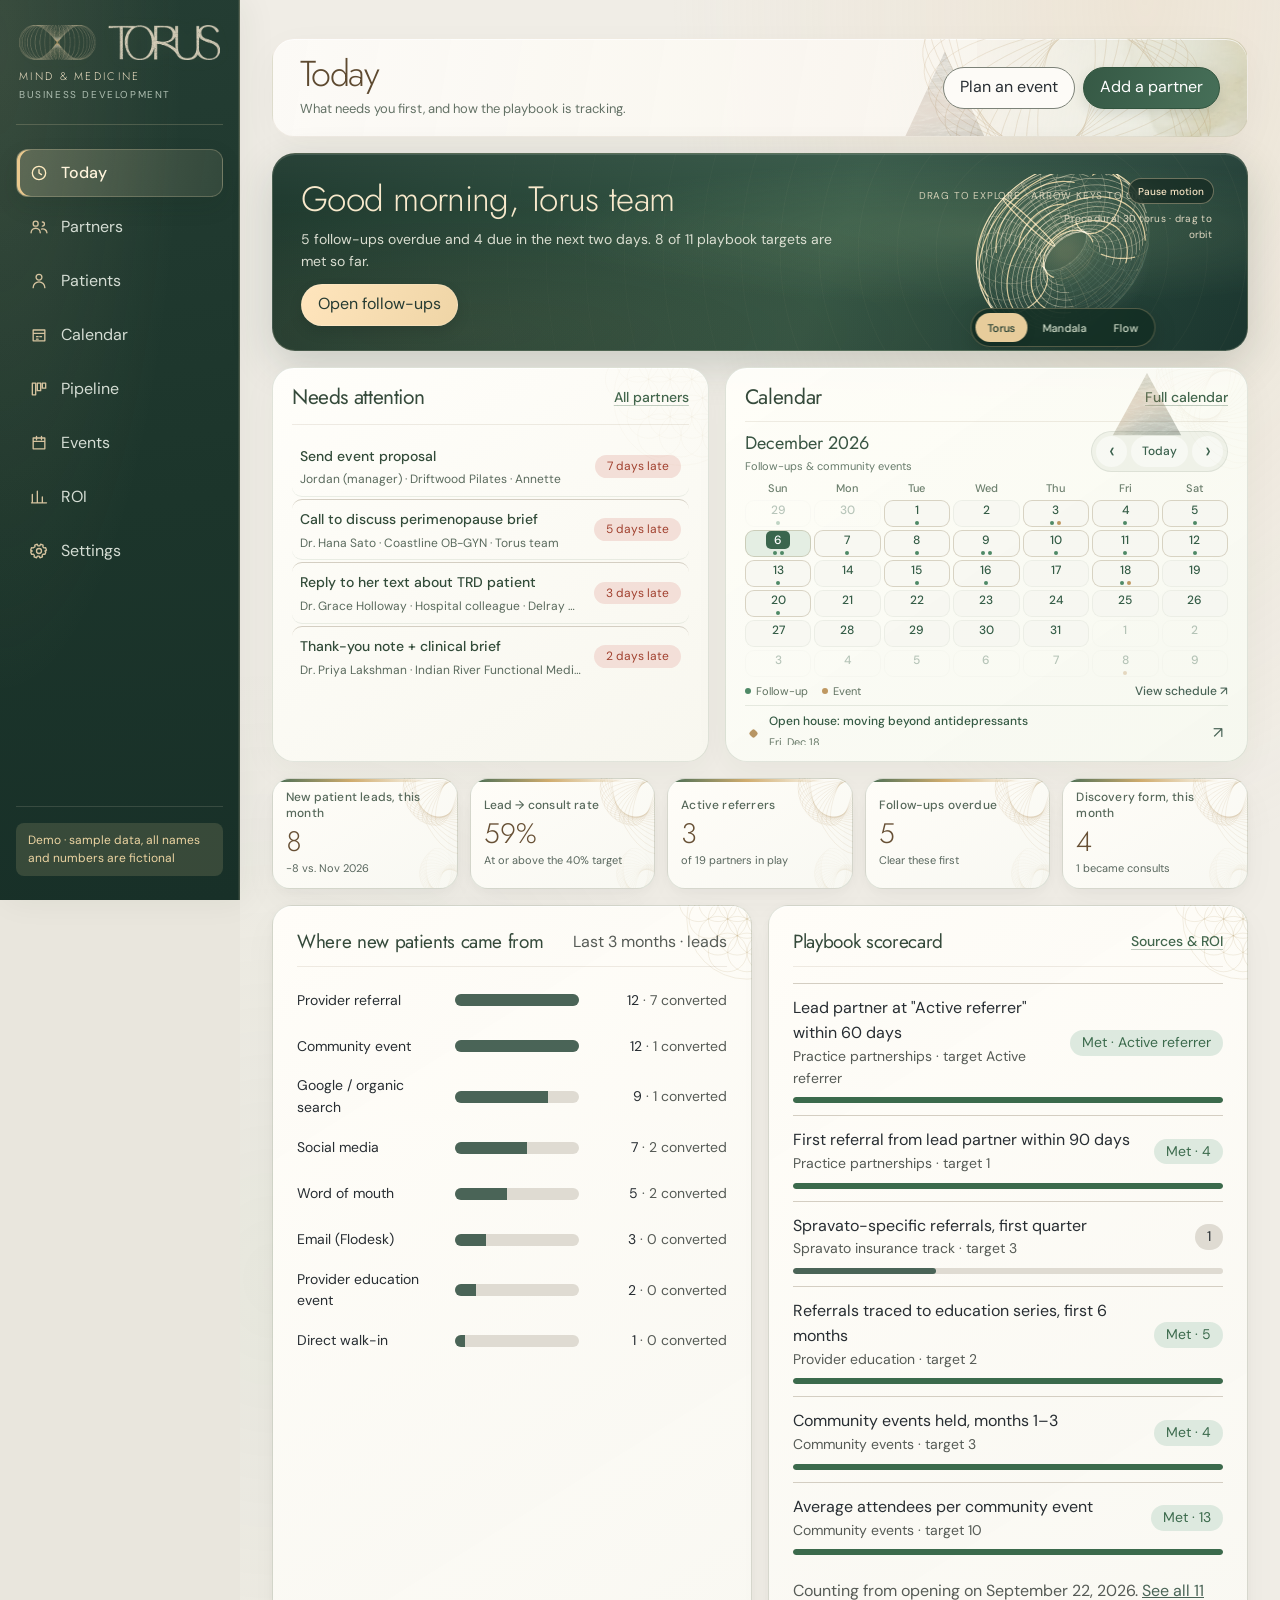
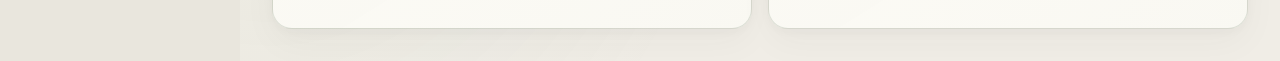
==== dashboard/index.html @ 4eb01419 "Refine Torus Today with calendar, liquid cards, subtle triangles and team-neutral fictional demo" ====
<!doctype html>
<html lang="en" data-theme="torus">
<head>
  <meta charset="utf-8">
  <meta name="viewport" content="width=device-width, initial-scale=1">
  <title>Torus BD Dashboard</title>
  <link rel="icon" type="image/png" href="assets/torus-original-emblem.png">
  <link rel="preconnect" href="https://fonts.googleapis.com">
  <link rel="preconnect" href="https://fonts.gstatic.com" crossorigin>
  <link rel="stylesheet" href="https://fonts.googleapis.com/css2?family=DM+Sans:opsz,wght@9..40,400;9..40,500&family=Jost:wght@300;400&display=swap">
  <link rel="stylesheet" href="tokens.css">
  <link rel="stylesheet" href="torus-theme.css">
  <link rel="stylesheet" href="style.css">
  <link rel="stylesheet" href="torus-visuals.css">
  <link rel="stylesheet" href="brand-polish.css">
  <link rel="stylesheet" href="today-polish.css">
</head>
<body>
  <a class="skip" href="#main">Skip to content</a>
  <div class="app">
    <aside class="side" aria-label="Main">
      <div class="brand">
        <a class="brand-row brand-identity" href="#today" aria-label="Torus Mind &amp; Medicine — Dashboard home"><img class="brand-original" src="assets/torus-original-wordmark.png" width="500" height="87" alt="Torus" decoding="async"></a><span class="tagline">Mind &amp; Medicine</span>
        <small>Business development</small>
      </div>
      <nav class="nav" data-nav></nav>
      <div class="side-foot" data-foot></div>
    </aside>
    <main id="main" class="main" tabindex="-1">
      <header class="top">
        <div><div data-crumb></div><h1 data-title></h1><p class="muted" data-subtitle></p></div>
        <div class="top-actions" data-actions></div>
      </header>
      <div data-view></div>
    </main>
  </div>
  <div class="drawer" data-drawer hidden role="dialog" aria-modal="true" aria-labelledby="drawer-title">
    <div class="drawer-panel" data-drawer-panel></div>
  </div>
  <div class="toast" data-toast role="status" aria-live="polite" hidden></div>
  <script src="config.js"></script>
  <script src="sample.js"></script>
  <script src="app.js"></script>
  <script src="torus-visuals.js"></script>
  <script src="brand-polish.js"></script>
</body>
</html>
---- dashboard/tokens.css ----
/* =========================================================================
   Dashboard Tools: design tokens
   -------------------------------------------------------------------------
   One set of token NAMES, ten themes (6 classic + 4 cinematic glass). Components must only use these vars.
   Switch theme:  <html data-theme="atelier|linen|coastal|blush|noir|midnight|grove|tide|ember|aurora">
   Themes also work on any container element (scoped previews).
   Rules for using them: docs/design/02-rulebook.md
   ========================================================================= */

:root {
  /* ---- Spacing (8pt grid, 4pt micro) ---------------------------------- */
  --space-1: 4px;
  --space-2: 8px;
  --space-3: 12px;
  --space-4: 16px;
  --space-5: 24px;
  --space-6: 32px;
  --space-7: 48px;
  --space-8: 64px;

  /* ---- Type scale (rem; 16px root) ------------------------------------ */
  --text-xs: 0.75rem;    /* 12 meta only */
  --text-sm: 0.875rem;   /* 14 secondary, table cells */
  --text-md: 1rem;       /* 16 body */
  --text-lg: 1.125rem;   /* 18 subheading */
  --text-xl: 1.375rem;   /* 22 section title */
  --text-2xl: 1.75rem;   /* 28 page title / KPI */
  --text-3xl: 2.25rem;   /* 36 hero numbers */
  --leading-tight: 1.15;
  --leading-snug: 1.3;
  --leading-body: 1.55;
  --weight-regular: 400;
  --weight-medium: 500;
  --weight-semibold: 600;

  /* ---- Motion ----------------------------------------------------------- */
  --dur-1: 100ms;
  --dur-2: 150ms;
  --dur-3: 200ms;
  --dur-4: 300ms;
  --ease-out: cubic-bezier(0.16, 1, 0.3, 1);
  --ease-in: cubic-bezier(0.7, 0, 0.84, 0);
  --ease-in-out: cubic-bezier(0.65, 0, 0.35, 1);
  /* Spring easings (gallery polish): subtle overshoot — docs/design/09-motion-system.md */
  --spring-snappy: cubic-bezier(0.34, 1.2, 0.64, 1);
  --spring-soft: cubic-bezier(0.22, 1.15, 0.36, 1);
  --ease-spring-out: var(--spring-snappy);

  /* ---- Layout ----------------------------------------------------------- */
  --content-max: 1360px;
  --sidebar-w: 240px;
  --header-h: 60px;
  --slideover-w: 440px;
  --hit: 44px;
  --row-h: 48px;
  --z-dropdown: 30;
  --z-overlay: 40;
  --z-toast: 50;
}

/* ---- Presentation tokens (defaults for every theme) ------------------
   Glass, glow and the accent "thread" are for SHOWCASE layers (hero, story
   players, device frames). Data UI stays on opaque --surface. See
   docs/design/07-showcase-patterns.md.                                     */
:root,
[data-theme] {
  --glass-fill: var(--surface);
  --glass-edge: var(--border);
  --glass-blur: 0px;
  --glow-1: transparent;
  --glow-2: transparent;
  --thread: linear-gradient(90deg, var(--accent), var(--accent));
  --accent-2: var(--chart-2);
  --danger-fg: #ffffff;
}

/* ===================================================================== */
/* ATELIER: warm paper, ink, terracotta (light)                          */
/* ===================================================================== */
:root,
[data-theme="atelier"] {
  color-scheme: light;
  --bg: #f6f2ea;
  --surface: #fffdf8;
  --surface-2: #ffffff;
  --surface-sunken: #efe9de;
  --border: #e4dccd;
  --control-border: #968b7d; /* >= 3:1 for inputs */
  --border-strong: #d0c5b1;
  --text: #231d17;
  --text-muted: #675d53;
  --text-subtle: #6f655a;

  --accent: #a84b26;
  --accent-hover: #8f3e1e;
  --accent-fg: #ffffff;
  --accent-soft: #f4e3d9;
  --focus: #a84b26;

  --success: #336b42;  --success-soft: #e3efe4;
  --warning: #87560c;  --warning-soft: #f6ead3;
  --danger: #b3362b;   --danger-soft: #f7e0dc;
  --info: #2f6690;     --info-soft: #e0ebf3;

  --chart-1: #a84b26;
  --chart-2: #3f6e7a;
  --chart-3: #c4943c;
  --chart-4: #6e5a8a;
  --chart-5: #7a8b4e;

  --font-display: "Fraunces", Georgia, "Times New Roman", serif;
  --font-sans: "Instrument Sans", system-ui, -apple-system, "Segoe UI", sans-serif;
  --font-mono: "Geist Mono", ui-monospace, SFMono-Regular, Menlo, monospace;
  --display-weight: 560;
  --display-tracking: -0.02em;

  --radius-sm: 6px;
  --radius-md: 10px;
  --radius-lg: 14px;
  --radius-pill: 999px;

  --shadow-sm: 0 1px 2px rgb(35 29 23 / 0.04);
  --shadow-md: 0 4px 16px rgb(35 29 23 / 0.06);
  --shadow-lg: 0 16px 40px rgb(35 29 23 / 0.07);
  --edge: none;
  --scrim: rgb(35 29 23 / 0.32);
  --canvas-texture: url("data:image/svg+xml,%3Csvg xmlns='http://www.w3.org/2000/svg' width='160' height='160'%3E%3Cfilter id='n'%3E%3CfeTurbulence type='fractalNoise' baseFrequency='.9' numOctaves='2' stitchTiles='stitch'/%3E%3CfeColorMatrix values='0 0 0 0 0.14 0 0 0 0 0.11 0 0 0 0 0.09 0 0 0 0.035 0'/%3E%3C/filter%3E%3Crect width='100%25' height='100%25' filter='url(%23n)'/%3E%3C/svg%3E");
}

/* ===================================================================== */
/* LINEN: calm natural neutrals, sage (light)                            */
/* ===================================================================== */
[data-theme="linen"] {
  color-scheme: light;
  --bg: #f2f3ee;
  --surface: #fbfbf8;
  --surface-2: #ffffff;
  --surface-sunken: #e9ece3;
  --border: #dde1d6;
  --control-border: #8b9383; /* >= 3:1 for inputs */
  --border-strong: #c7cdbd;
  --text: #1d231f;
  --text-muted: #59625b;
  --text-subtle: #626b64;

  --accent: #3f6b4c;
  --accent-hover: #335a3f;
  --accent-fg: #ffffff;
  --accent-soft: #e0ebe1;
  --focus: #3f6b4c;

  --success: #286a40;  --success-soft: #def0e3;
  --warning: #80550b;  --warning-soft: #f4ead2;
  --danger: #ad3a33;   --danger-soft: #f5e0dd;
  --info: #3a668c;     --info-soft: #e0e9f1;

  --chart-1: #3f6b4c;
  --chart-2: #b07d4f;
  --chart-3: #5b7fa0;
  --chart-4: #a0617a;
  --chart-5: #8c8f3e;

  --font-display: "Manrope", system-ui, sans-serif;
  --font-sans: "Manrope", system-ui, -apple-system, "Segoe UI", sans-serif;
  --font-mono: "Geist Mono", ui-monospace, monospace;
  --display-weight: 600;
  --display-tracking: -0.025em;

  --radius-sm: 8px;
  --radius-md: 12px;
  --radius-lg: 18px;
  --radius-pill: 999px;

  --shadow-sm: 0 1px 2px rgb(29 35 31 / 0.04);
  --shadow-md: 0 6px 20px rgb(29 35 31 / 0.05);
  --shadow-lg: 0 18px 44px rgb(29 35 31 / 0.07);
  --edge: none;
  --scrim: rgb(29 35 31 / 0.3);
  --canvas-texture: none;
}

/* ===================================================================== */
/* COASTAL: fresh, clear, ocean blue (light)                             */
/* ===================================================================== */
[data-theme="coastal"] {
  color-scheme: light;
  --bg: #f2f6f8;
  --surface: #ffffff;
  --surface-2: #ffffff;
  --surface-sunken: #e9eff3;
  --border: #dbe3e8;
  --control-border: #8597a3; /* >= 3:1 for inputs */
  --border-strong: #c3d0d8;
  --text: #10212c;
  --text-muted: #506270;
  --text-subtle: #5a6b77;

  --accent: #1c6a86;
  --accent-hover: #155670;
  --accent-fg: #ffffff;
  --accent-soft: #dcedf4;
  --focus: #1c6a86;

  --success: #1c6a49;  --success-soft: #dcf0e6;
  --warning: #865208;  --warning-soft: #f6e9d2;
  --danger: #b8322f;   --danger-soft: #f8dfde;
  --info: #1c6a86;     --info-soft: #dcedf4;

  --chart-1: #1c6a86;
  --chart-2: #e07a5f;
  --chart-3: #3d9a7a;
  --chart-4: #8a6fbf;
  --chart-5: #d9a441;

  --font-display: "Plus Jakarta Sans", system-ui, sans-serif;
  --font-sans: "Plus Jakarta Sans", system-ui, -apple-system, "Segoe UI", sans-serif;
  --font-mono: "Geist Mono", ui-monospace, monospace;
  --display-weight: 600;
  --display-tracking: -0.025em;

  --radius-sm: 6px;
  --radius-md: 10px;
  --radius-lg: 14px;
  --radius-pill: 999px;

  --shadow-sm: 0 1px 2px rgb(16 33 44 / 0.05);
  --shadow-md: 0 4px 16px rgb(16 33 44 / 0.06);
  --shadow-lg: 0 16px 40px rgb(16 33 44 / 0.07);
  --edge: none;
  --scrim: rgb(16 33 44 / 0.32);
  --canvas-texture: none;
}

/* ===================================================================== */
/* BLUSH: soft editorial, rose (light)                                   */
/* ===================================================================== */
[data-theme="blush"] {
  color-scheme: light;
  --bg: #faf4f2;
  --surface: #fffcfb;
  --surface-2: #ffffff;
  --surface-sunken: #f3e9e6;
  --border: #ecdfdb;
  --control-border: #9a8781; /* >= 3:1 for inputs */
  --border-strong: #dccac4;
  --text: #2a1e21;
  --text-muted: #6a5a5e;
  --text-subtle: #715f65;

  --accent: #a8445e;
  --accent-hover: #8f3850;
  --accent-fg: #ffffff;
  --accent-soft: #f6e1e6;
  --focus: #a8445e;

  --success: #326847;  --success-soft: #e0efe5;
  --warning: #83530b;  --warning-soft: #f5e9d4;
  --danger: #b0352d;   --danger-soft: #f7dfdb;
  --info: #44688a;     --info-soft: #e1e9f1;

  --chart-1: #a8445e;
  --chart-2: #6c8ea4;
  --chart-3: #c58f5a;
  --chart-4: #7e7aa8;
  --chart-5: #6e9c82;

  --font-display: "Instrument Serif", Georgia, serif;
  --font-sans: "DM Sans", system-ui, -apple-system, "Segoe UI", sans-serif;
  --font-mono: "Geist Mono", ui-monospace, monospace;
  --display-weight: 400;
  --display-tracking: -0.01em;

  --radius-sm: 8px;
  --radius-md: 14px;
  --radius-lg: 20px;
  --radius-pill: 999px;

  --shadow-sm: 0 1px 2px rgb(42 30 33 / 0.04);
  --shadow-md: 0 6px 20px rgb(42 30 33 / 0.05);
  --shadow-lg: 0 18px 44px rgb(42 30 33 / 0.07);
  --edge: none;
  --scrim: rgb(42 30 33 / 0.3);
  --canvas-texture: none;
}

/* ===================================================================== */
/* NOIR: black, champagne gold, quiet luxury (dark)                      */
/* ===================================================================== */
[data-theme="noir"] {
  color-scheme: dark;
  --bg: #0d0d0f;
  --surface: #151517;
  --surface-2: #1c1c1f;
  --surface-sunken: #101012;
  --border: #2a2a2e;
  --control-border: #6b6b73; /* >= 3:1 for inputs */
  --border-strong: #3b3b41;
  --text: #eeebe4;
  --text-muted: #a8a39a;
  --text-subtle: #8f8a81;

  --accent: #cfae72;
  --accent-hover: #dcbf88;
  --accent-fg: #17140e;
  --accent-soft: #2a2419;
  --focus: #cfae72;

  --success: #74b98e;  --success-soft: #16261c;
  --warning: #dcaa52;  --warning-soft: #2a2213;
  --danger: #e5837a;   --danger-soft: #2e1817;
  --danger-fg: #1a0b0a;
  --info: #86acd4;     --info-soft: #172230;

  --chart-1: #cfae72;
  --chart-2: #8fa8c8;
  --chart-3: #b98a9e;
  --chart-4: #7fb59a;
  --chart-5: #c48e5e;

  --font-display: "Cormorant Garamond", Georgia, serif;
  --font-sans: "Manrope", system-ui, -apple-system, "Segoe UI", sans-serif;
  --font-mono: "Geist Mono", ui-monospace, monospace;
  --display-weight: 600;
  --display-tracking: -0.01em;

  --radius-sm: 4px;
  --radius-md: 8px;
  --radius-lg: 12px;
  --radius-pill: 999px;

  --shadow-sm: 0 1px 2px rgb(0 0 0 / 0.3);
  --shadow-md: 0 8px 24px rgb(0 0 0 / 0.35);
  --shadow-lg: 0 20px 48px rgb(0 0 0 / 0.45);
  --edge: inset 0 1px 0 rgb(255 255 255 / 0.05);
  --scrim: rgb(0 0 0 / 0.6);
  --canvas-texture: none;
}

/* ===================================================================== */
/* MIDNIGHT: deep navy, periwinkle, focused (dark)                       */
/* ===================================================================== */
[data-theme="midnight"] {
  color-scheme: dark;
  --bg: #0a0e1a;
  --surface: #111727;
  --surface-2: #172036;
  --surface-sunken: #0d1220;
  --border: #222c44;
  --control-border: #56668c; /* >= 3:1 for inputs */
  --border-strong: #32405f;
  --text: #e7ebf5;
  --text-muted: #a0aac0;
  --text-subtle: #8792ab;

  --accent: #8ea6ff;
  --accent-hover: #a9bbff;
  --accent-fg: #0a0e1a;
  --accent-soft: #1c2647;
  --focus: #8ea6ff;

  --success: #5cc28f;  --success-soft: #11291f;
  --warning: #e5b454;  --warning-soft: #2b2312;
  --danger: #f07b7b;   --danger-soft: #2f1619;
  --danger-fg: #1a0b0a;
  --info: #6cc3e6;     --info-soft: #102835;

  --chart-1: #8ea6ff;
  --chart-2: #5cc2b0;
  --chart-3: #e5a35c;
  --chart-4: #c98be0;
  --chart-5: #e6d36c;

  --font-display: "Geist", system-ui, sans-serif;
  --font-sans: "Geist", system-ui, -apple-system, "Segoe UI", sans-serif;
  --font-mono: "Geist Mono", ui-monospace, monospace;
  --display-weight: 600;
  --display-tracking: -0.03em;

  --radius-sm: 6px;
  --radius-md: 10px;
  --radius-lg: 14px;
  --radius-pill: 999px;

  --shadow-sm: 0 1px 2px rgb(0 0 0 / 0.35);
  --shadow-md: 0 8px 24px rgb(0 0 0 / 0.4);
  --shadow-lg: 0 20px 48px rgb(0 0 0 / 0.5);
  --edge: inset 0 1px 0 rgb(255 255 255 / 0.05);
  --scrim: rgb(2 4 10 / 0.6);
  --canvas-texture: none;
}

/* ===================================================================== */
/* GROVE: forest ground, liquid glass, lime → mint thread (dark) */
/* ===================================================================== */
[data-theme="grove"] {
  color-scheme: dark;
  --bg: #11241f;
  --surface: #17302a;
  --surface-2: #1d3832;
  --surface-sunken: #0e1e1a;
  --border: #2b4640;
  --control-border: #628078; /* >= 3:1 for inputs */
  --border-strong: #3c5a53;
  --text: #f3f6f1;
  --text-muted: #bccbc4;
  --text-subtle: #a1b5ac;

  --accent: #b9ef85;
  --accent-hover: #cbf5a0;
  --accent-fg: #10241c;
  --accent-soft: #25402d;
  --accent-2: #7edbc2;
  --focus: #b9ef85;

  --success: #8fd99a;  --success-soft: #173726;
  --warning: #e8c26a;  --warning-soft: #33301a;
  --danger: #f39a91;   --danger-soft: #3a2421;
  --danger-fg: #1a0b0a;
  --info: #8ec9e8;     --info-soft: #173444;

  --chart-1: #b9ef85;
  --chart-2: #7edbc2;
  --chart-3: #e8c26a;
  --chart-4: #8ec9e8;
  --chart-5: #f0a98b;

  --font-display: "Urbanist", system-ui, sans-serif;
  --font-sans: "Manrope", system-ui, -apple-system, "Segoe UI", sans-serif;
  --font-mono: "Geist Mono", ui-monospace, monospace;
  --display-weight: 600;
  --display-tracking: -0.035em;

  --radius-sm: 8px;
  --radius-md: 12px;
  --radius-lg: 18px;
  --radius-pill: 999px;

  --shadow-sm: 0 1px 2px rgb(0 0 0 / 0.35);
  --shadow-md: 0 10px 30px rgb(0 0 0 / 0.38);
  --shadow-lg: 0 24px 60px rgb(0 0 0 / 0.5);
  --edge: inset 0 1px 0 rgb(255 255 255 / 0.06);
  --scrim: rgb(0 0 0 / 0.6);

  --glass-fill: rgb(255 255 255 / 0.055);
  --glass-edge: rgb(185 239 133 / 0.28);
  --glass-blur: 14px;
  --glow-1: rgb(185 239 133 / 0.18);
  --glow-2: rgb(126 219 194 / 0.16);
  --thread: linear-gradient(90deg, #b9ef85, #7edbc2);
  --canvas-texture: radial-gradient(900px 520px at 88% -12%, var(--glow-1), transparent 62%), radial-gradient(760px 520px at -12% 112%, var(--glow-2), transparent 62%);
}

/* ===================================================================== */
/* TIDE: near-black glass, teal → sky thread (dark) */
/* ===================================================================== */
[data-theme="tide"] {
  color-scheme: dark;
  --bg: #090c0e;
  --surface: #101417;
  --surface-2: #151a1e;
  --surface-sunken: #0b0f11;
  --border: #262d33;
  --control-border: #5f6970; /* >= 3:1 for inputs */
  --border-strong: #364149;
  --text: #ecf0f3;
  --text-muted: #a6b0b7;
  --text-subtle: #8e989f;

  --accent: #6ee7d8;
  --accent-hover: #95efe4;
  --accent-fg: #06201b;
  --accent-soft: #12292a;
  --accent-2: #9ec5ff;
  --focus: #6ee7d8;

  --success: #6fd39a;  --success-soft: #11291d;
  --warning: #e8c26a;  --warning-soft: #2b2513;
  --danger: #f28b82;   --danger-soft: #2f1818;
  --danger-fg: #1a0b0a;
  --info: #9ec5ff;     --info-soft: #16233a;

  --chart-1: #6ee7d8;
  --chart-2: #9ec5ff;
  --chart-3: #e8c26a;
  --chart-4: #c7a2ff;
  --chart-5: #f2a07b;

  --font-display: "Sora", system-ui, sans-serif;
  --font-sans: "Manrope", system-ui, -apple-system, "Segoe UI", sans-serif;
  --font-mono: "Geist Mono", ui-monospace, monospace;
  --display-weight: 600;
  --display-tracking: -0.03em;

  --radius-sm: 8px;
  --radius-md: 12px;
  --radius-lg: 18px;
  --radius-pill: 999px;

  --shadow-sm: 0 1px 2px rgb(0 0 0 / 0.35);
  --shadow-md: 0 10px 30px rgb(0 0 0 / 0.38);
  --shadow-lg: 0 24px 60px rgb(0 0 0 / 0.5);
  --edge: inset 0 1px 0 rgb(255 255 255 / 0.06);
  --scrim: rgb(0 0 0 / 0.6);

  --glass-fill: rgb(255 255 255 / 0.055);
  --glass-edge: rgb(110 231 216 / 0.28);
  --glass-blur: 14px;
  --glow-1: rgb(110 231 216 / 0.18);
  --glow-2: rgb(158 197 255 / 0.14);
  --thread: linear-gradient(90deg, #6ee7d8, #9ec5ff);
  --canvas-texture: radial-gradient(900px 520px at 88% -12%, var(--glow-1), transparent 62%), radial-gradient(760px 520px at -12% 112%, var(--glow-2), transparent 62%);
}

/* ===================================================================== */
/* EMBER: warm charcoal, orange → apricot thread (dark) */
/* ===================================================================== */
[data-theme="ember"] {
  color-scheme: dark;
  --bg: #0e0b09;
  --surface: #171311;
  --surface-2: #1d1815;
  --surface-sunken: #120e0c;
  --border: #322a26;
  --control-border: #716660; /* >= 3:1 for inputs */
  --border-strong: #493d37;
  --text: #f3efed;
  --text-muted: #b3a9a2;
  --text-subtle: #9a908a;

  --accent: #ff9f5a;
  --accent-hover: #ffb680;
  --accent-fg: #2a1405;
  --accent-soft: #2e1d12;
  --accent-2: #ffd29a;
  --focus: #ff9f5a;

  --success: #86cf98;  --success-soft: #16271b;
  --warning: #ffd29a;  --warning-soft: #2f2416;
  --danger: #f28b82;   --danger-soft: #311816;
  --danger-fg: #1a0b0a;
  --info: #9ec5ff;     --info-soft: #17233a;

  --chart-1: #ff9f5a;
  --chart-2: #ffd29a;
  --chart-3: #8fc7c0;
  --chart-4: #c6a0e8;
  --chart-5: #e07a6a;

  --font-display: "Fraunces", Georgia, serif;
  --font-sans: "Manrope", system-ui, -apple-system, "Segoe UI", sans-serif;
  --font-mono: "Geist Mono", ui-monospace, monospace;
  --display-weight: 560;
  --display-tracking: -0.02em;

  --radius-sm: 8px;
  --radius-md: 12px;
  --radius-lg: 18px;
  --radius-pill: 999px;

  --shadow-sm: 0 1px 2px rgb(0 0 0 / 0.35);
  --shadow-md: 0 10px 30px rgb(0 0 0 / 0.38);
  --shadow-lg: 0 24px 60px rgb(0 0 0 / 0.5);
  --edge: inset 0 1px 0 rgb(255 255 255 / 0.06);
  --scrim: rgb(0 0 0 / 0.6);

  --glass-fill: rgb(255 255 255 / 0.055);
  --glass-edge: rgb(255 159 90 / 0.28);
  --glass-blur: 14px;
  --glow-1: rgb(255 159 90 / 0.18);
  --glow-2: rgb(255 210 154 / 0.12);
  --thread: linear-gradient(90deg, #ff9f5a, #ffd29a);
  --canvas-texture: radial-gradient(900px 520px at 88% -12%, var(--glow-1), transparent 62%), radial-gradient(760px 520px at -12% 112%, var(--glow-2), transparent 62%);
}

/* ===================================================================== */
/* AURORA: violet night, lavender → pink thread (dark) */
/* ===================================================================== */
[data-theme="aurora"] {
  color-scheme: dark;
  --bg: #0b090e;
  --surface: #131018;
  --surface-2: #18141e;
  --surface-sunken: #0e0c12;
  --border: #2a2533;
  --control-border: #665f72; /* >= 3:1 for inputs */
  --border-strong: #3d364a;
  --text: #efecf3;
  --text-muted: #aca5b7;
  --text-subtle: #948d9f;

  --accent: #b89cff;
  --accent-hover: #ccb8ff;
  --accent-fg: #150d2a;
  --accent-soft: #241c3a;
  --accent-2: #ff9bd2;
  --focus: #b89cff;

  --success: #7fd3a0;  --success-soft: #14281d;
  --warning: #ecc46c;  --warning-soft: #2c2513;
  --danger: #f28b9b;   --danger-soft: #31181d;
  --danger-fg: #1a0b0a;
  --info: #9ec5ff;     --info-soft: #17233a;

  --chart-1: #b89cff;
  --chart-2: #ff9bd2;
  --chart-3: #7fd8d0;
  --chart-4: #ecc46c;
  --chart-5: #9ec5ff;

  --font-display: "Sora", system-ui, sans-serif;
  --font-sans: "DM Sans", system-ui, -apple-system, "Segoe UI", sans-serif;
  --font-mono: "Geist Mono", ui-monospace, monospace;
  --display-weight: 600;
  --display-tracking: -0.03em;

  --radius-sm: 8px;
  --radius-md: 12px;
  --radius-lg: 18px;
  --radius-pill: 999px;

  --shadow-sm: 0 1px 2px rgb(0 0 0 / 0.35);
  --shadow-md: 0 10px 30px rgb(0 0 0 / 0.38);
  --shadow-lg: 0 24px 60px rgb(0 0 0 / 0.5);
  --edge: inset 0 1px 0 rgb(255 255 255 / 0.06);
  --scrim: rgb(0 0 0 / 0.6);

  --glass-fill: rgb(255 255 255 / 0.055);
  --glass-edge: rgb(184 156 255 / 0.2);
  --glass-blur: 14px;
  --glow-1: rgb(184 156 255 / 0.2);
  --glow-2: rgb(255 155 210 / 0.12);
  --thread: linear-gradient(90deg, #b89cff, #ff9bd2);
  --canvas-texture: radial-gradient(900px 520px at 88% -12%, var(--glow-1), transparent 62%), radial-gradient(760px 520px at -12% 112%, var(--glow-2), transparent 62%);
}

/* ---- Material recipes (gallery deep polish) — docs/design/10-materials.md -- */
:root,
[data-theme] {
  --mat-glass-fill: rgb(255 255 255 / 0.55);
  --mat-glass-edge: rgb(255 255 255 / 0.55);
  --mat-glass-blur: 16px;
  --mat-glass-inset: inset 0 1px 0 rgb(255 255 255 / 0.65);
  --mat-glass-shadow: 0 10px 30px rgb(40 30 70 / 0.08);

  --mat-glass-dark-fill: rgb(255 255 255 / 0.06);
  --mat-glass-dark-edge: rgb(255 255 255 / 0.12);
  --mat-glass-dark-blur: 18px;
  --mat-glass-dark-inset: inset 0 1px 0 rgb(255 255 255 / 0.1);
  --mat-glass-dark-shadow: 0 16px 40px rgb(0 0 0 / 0.35);

  --mat-clay-fill: var(--surface);
  --mat-clay-edge: rgb(0 0 0 / 0.04);
  --mat-clay-inset: inset 0 1px 0 rgb(255 255 255 / 0.7), inset 0 -2px 4px rgb(0 0 0 / 0.04);
  --mat-clay-shadow: 0 8px 20px rgb(60 40 30 / 0.1);

  --mat-neu-fill: var(--bg);
  --mat-neu-shadow: 8px 8px 18px rgb(0 0 0 / 0.08), -6px -6px 16px rgb(255 255 255 / 0.7);

  --mat-holo-fill: rgb(20 30 50 / 0.72);
  --mat-holo-edge: rgb(120 200 255 / 0.35);
  --mat-holo-inset: inset 0 1px 0 rgb(180 230 255 / 0.25);
  --mat-holo-glow: 0 0 24px rgb(80 180 255 / 0.25);

  --mat-paper-fill: var(--surface);
  --mat-paper-edge: var(--border);
  --mat-paper-shadow: 0 1px 2px rgb(40 30 20 / 0.06), 0 12px 28px rgb(40 30 20 / 0.06);

  --mat-metal-fill: linear-gradient(160deg, #d8d5d0, #a8a49c 45%, #cfcbc4);
  --mat-metal-edge: rgb(80 70 60 / 0.25);
  --mat-metal-inset: inset 0 1px 0 rgb(255 255 255 / 0.45);
  --mat-metal-shadow: 0 10px 24px rgb(40 30 20 / 0.18);

  --mat-acrylic-fill: rgb(255 255 255 / 0.42);
  --mat-acrylic-edge: rgb(255 255 255 / 0.5);
  --mat-acrylic-blur: 20px;
  --mat-acrylic-inset: inset 0 1px 0 rgb(255 255 255 / 0.7);
  --mat-acrylic-shadow: 0 12px 32px rgb(30 40 60 / 0.1);

  --mat-tile3d-fill: var(--surface);
  --mat-tile3d-edge: rgb(0 0 0 / 0.06);
  --mat-tile3d-inset: inset 0 1px 0 rgb(255 255 255 / 0.8);
  --mat-tile3d-shadow: 0 18px 40px rgb(40 30 50 / 0.14), 0 2px 0 rgb(0 0 0 / 0.04);
}

/* Reduced motion: collapse durations globally */
@media (prefers-reduced-motion: reduce) {
  :root {
    --dur-1: 0ms;
    --dur-2: 0ms;
    --dur-3: 0ms;
    --dur-4: 0ms;
  }
}
---- dashboard/torus-theme.css ----
/* Torus theme: brand tokens taken from torusmedicine.com (Nov 2026).
   Same token NAMES as tokens.css; only values change. Components never use raw values. */
[data-theme="torus"] {
  color-scheme: light;
  /* brand palette (named as on torusmedicine.com) */
  --torus-moss-shadow: #4a6457;
  --torus-muted-grove: #809a8c;
  --torus-golden-haze: #ffe5bd;
  --torus-bronze-soil: #674f28;
  --torus-solar-resin: #a37c3f;
  --torus-deep-canopy: #4d6d71;
  --torus-lunar-sage: #c0c0a5;
  --torus-moon-dust: #e9e5de;
  --torus-obsidian-air: #272d32;

  --bg: var(--torus-moon-dust);
  --surface: #f7f4ef;
  --surface-2: #fdfbf7;
  --surface-sunken: #dfdbd2;
  --border: #d4cec2;
  --control-border: #7c8278;
  --border-strong: #bdb6a7;
  --text: var(--torus-obsidian-air);
  --text-muted: #565b56;
  --text-subtle: #5f645e;

  --accent: var(--torus-moss-shadow);
  --accent-hover: #3d5348;
  --accent-fg: #ffffff;
  --accent-soft: #dfe7e0;
  --focus: var(--torus-moss-shadow);
  --heading: var(--torus-bronze-soil);
  --highlight: var(--torus-golden-haze);

  --success: #3b6a4c;  --success-soft: #dde9df;
  --warning: #85591a;  --warning-soft: #f6e6c9;
  --danger: #a1412f;   --danger-soft: #f3dfd8;
  --info: var(--torus-deep-canopy); --info-soft: #dde8e8;

  --chart-1: var(--torus-moss-shadow);
  --chart-2: var(--torus-solar-resin);
  --chart-3: var(--torus-deep-canopy);
  --chart-4: var(--torus-bronze-soil);
  --chart-5: var(--torus-muted-grove);
  --chart-6: #9a9a7e;

  --font-display: "Jost", "Figura Sans", Verdana, sans-serif;
  --font-sans: "DM Sans", Arial, sans-serif;
  --font-mono: ui-monospace, Menlo, monospace;
  --display-weight: 300;
  --display-tracking: -0.01em;

  --radius-sm: 8px;
  --radius-md: 12px;
  --radius-lg: 20px;
  --radius-pill: 999px;

  --shadow-sm: 0 1px 2px rgb(39 45 50 / 0.05);
  --shadow-md: 0 6px 20px rgb(39 45 50 / 0.06);
  --shadow-lg: 0 18px 44px rgb(39 45 50 / 0.10);
  --edge: none;
  --scrim: rgb(39 45 50 / 0.36);
  --canvas-texture: none;
}
---- dashboard/style.css ----
/* Torus BD Dashboard. Tokens only: every value comes from tokens.css + torus-theme.css. */
*, *::before, *::after { box-sizing: border-box; }
[hidden] { display: none !important; }
html, body { margin: 0; }
body { background: var(--bg); color: var(--text); font: var(--weight-regular) var(--text-md)/var(--leading-body) var(--font-sans); -webkit-font-smoothing: antialiased; }
h1, h2, h3, p { margin: 0; }
h1 { font: var(--display-weight) var(--text-3xl)/var(--leading-tight) var(--font-display); letter-spacing: var(--display-tracking); color: var(--heading); text-wrap: balance; }
h2 { font: var(--weight-medium) var(--text-lg)/var(--leading-snug) var(--font-sans); }
h3 { font-size: var(--text-md); font-weight: var(--weight-medium); }
a { color: var(--accent); }
button, input, select, textarea { font: inherit; color: inherit; }
:focus-visible { outline: 2px solid var(--focus); outline-offset: 2px; }
.muted { color: var(--text-muted); } .num { font-variant-numeric: tabular-nums; }
.skip { position: absolute; left: -999px; } .skip:focus { left: var(--space-3); top: var(--space-3); background: var(--surface); padding: var(--space-2) var(--space-3); border-radius: var(--radius-sm); z-index: var(--z-toast); }
.sr { position: absolute; width: 1px; height: 1px; overflow: hidden; clip: rect(0 0 0 0); white-space: nowrap; }

/* ---- Shell ---- */
.app { display: grid; grid-template-columns: var(--sidebar-w) minmax(0, 1fr); min-height: 100vh; }
.side { display: flex; flex-direction: column; gap: var(--space-5); padding: var(--space-5) var(--space-4); background: var(--surface); border-right: 1px solid var(--border); position: sticky; top: 0; height: 100vh; }
.brand { display: grid; gap: var(--space-1); padding: 0 var(--space-2); }
.brand-row { display: flex; align-items: center; gap: var(--space-2); }
.brand-mark { width: 40px; height: 24px; color: var(--torus-solar-resin); flex: none; }
.brand .tagline { font: var(--display-weight) var(--text-sm)/1 var(--font-display); color: var(--heading); letter-spacing: 0.18em; text-transform: uppercase; }
.brand .wordmark { font: var(--weight-regular) var(--text-2xl)/1 var(--font-display); color: var(--heading); letter-spacing: 0.22em; text-transform: uppercase; }
.brand small { font-size: var(--text-xs); color: var(--text-muted); letter-spacing: 0.12em; text-transform: uppercase; }
.nav { display: grid; gap: var(--space-1); }
.nav a { display: flex; align-items: center; gap: var(--space-3); min-height: var(--hit); padding: 0 var(--space-3); border-radius: var(--radius-md); color: var(--text-muted); text-decoration: none; transition: background var(--dur-2) var(--ease-out), color var(--dur-2) var(--ease-out); }
.nav a svg { width: 20px; height: 20px; flex: none; }
.nav a:hover { background: var(--surface-sunken); color: var(--text); }
.nav a[aria-current="page"] { background: var(--accent); color: var(--accent-fg); }
.side-foot { margin-top: auto; display: grid; gap: var(--space-2); }
.who { font-size: var(--text-sm); color: var(--text-muted); overflow: hidden; text-overflow: ellipsis; }
.sample { font-size: var(--text-xs); color: var(--warning); background: var(--warning-soft); border-radius: var(--radius-sm); padding: var(--space-2) var(--space-3); }

.main { padding: var(--space-6); max-width: var(--content-max); width: 100%; outline: none; }
.top { display: flex; justify-content: space-between; align-items: flex-end; gap: var(--space-4); flex-wrap: wrap; margin-bottom: var(--space-5); }
.top p { margin-top: var(--space-1); }
.top-actions { display: flex; gap: var(--space-2); flex-wrap: wrap; }
.crumb { font-size: var(--text-sm); text-decoration: none; display: inline-flex; min-height: var(--hit); align-items: center; }

/* ---- Controls ---- */
.btn { display: inline-flex; align-items: center; justify-content: center; gap: var(--space-2); min-height: var(--hit); padding: 0 var(--space-4); border-radius: var(--radius-pill); border: 1px solid var(--control-border); background: var(--surface-2); cursor: pointer; text-decoration: none; color: var(--text); transition: transform var(--dur-1) var(--ease-out), background var(--dur-2) var(--ease-out); }
.btn:hover { background: var(--surface-sunken); } .btn:active { transform: scale(0.98); }
.btn.primary { background: var(--accent); color: var(--accent-fg); border-color: transparent; } .btn.primary:hover { background: var(--accent-hover); }
.btn.small { min-height: 36px; padding: 0 var(--space-3); font-size: var(--text-sm); }
.field { min-height: var(--hit); padding: 0 var(--space-3); border-radius: var(--radius-md); border: 1px solid var(--control-border); background: var(--surface-2); min-width: 0; width: 100%; }
textarea.field { padding: var(--space-2) var(--space-3); min-height: 88px; resize: vertical; }
.field-label { display: grid; gap: var(--space-1); font-size: var(--text-sm); color: var(--text-muted); }
.err { color: var(--danger); font-size: var(--text-sm); min-height: 0; }
.err:empty { display: none; }
.seg { display: inline-flex; background: var(--surface-sunken); border-radius: var(--radius-pill); padding: var(--space-1); gap: var(--space-1); }
.seg button { min-height: 36px; padding: 0 var(--space-3); border: 0; border-radius: var(--radius-pill); background: none; cursor: pointer; color: var(--text-muted); font-size: var(--text-sm); }
.seg button[aria-pressed="true"] { background: var(--surface-2); color: var(--text); box-shadow: var(--shadow-sm); }

/* ---- Cards & grids ---- */
.card { background: var(--surface); border: 1px solid var(--border); border-radius: var(--radius-lg); box-shadow: var(--shadow-sm); padding: var(--space-5); min-width: 0; }
.grid { display: grid; gap: var(--space-4); }
.card-head { display: flex; justify-content: space-between; align-items: baseline; gap: var(--space-3); margin-bottom: var(--space-4); flex-wrap: wrap; }
.card-head a { font-size: var(--text-sm); }
.bento { display: grid; gap: var(--space-4); grid-template-columns: repeat(12, minmax(0, 1fr)); }
.span-12 { grid-column: span 12; } .span-8 { grid-column: span 8; } .span-7 { grid-column: span 7; } .span-6 { grid-column: span 6; } .span-5 { grid-column: span 5; } .span-4 { grid-column: span 4; }

/* Welcome band: the signature element */
.welcome { position: relative; overflow: hidden; background: var(--accent); color: var(--accent-fg); border: 0; display: grid; grid-template-columns: minmax(0, 1fr) auto; align-items: center; gap: var(--space-5); padding: var(--space-6); }
.welcome h2 { font: var(--display-weight) var(--text-2xl)/var(--leading-tight) var(--font-display); color: var(--highlight); }
.welcome p { color: var(--accent-fg); opacity: 0.88; margin-top: var(--space-2); max-width: 60ch; }
.welcome .torus { width: 220px; height: 130px; color: var(--highlight); opacity: 0.85; }
.welcome .torus ellipse { fill: none; stroke: currentColor; stroke-width: 0.8; }
.welcome .btn { margin-top: var(--space-4); background: var(--highlight); color: var(--heading); border-color: transparent; }
.welcome .btn:hover { background: var(--surface-2); }

/* KPIs */
.kpis { display: grid; gap: var(--space-4); grid-template-columns: repeat(5, minmax(0, 1fr)); }
.kpi { display: grid; gap: var(--space-1); align-content: start; }
.kpi span { font-size: var(--text-sm); color: var(--text-muted); }
.kpi b { font: var(--display-weight) var(--text-3xl)/var(--leading-tight) var(--font-display); color: var(--text); }
.kpi small { font-size: var(--text-sm); color: var(--text-muted); }
.kpi small.good { color: var(--success); } .kpi small.bad { color: var(--danger); }

/* Rows */
.rows { display: grid; }
.row { display: grid; grid-template-columns: minmax(0, 1fr) auto; gap: var(--space-3); align-items: center; min-height: var(--row-h); padding: var(--space-2) 0; border: 0; border-top: 1px solid var(--border); background: none; text-align: left; cursor: pointer; width: 100%; text-decoration: none; color: var(--text); }
.row:first-child { border-top: 0; }
.row:hover .row-title { color: var(--accent); }
.row small { color: var(--text-muted); display: block; font-size: var(--text-sm); }
.chip { display: inline-flex; align-items: center; gap: var(--space-1); padding: 2px var(--space-3); border-radius: var(--radius-pill); background: var(--surface-sunken); font-size: var(--text-sm); white-space: nowrap; color: var(--text); }
.chip.danger { background: var(--danger-soft); color: var(--danger); }
.chip.warning { background: var(--warning-soft); color: var(--warning); }
.chip.success { background: var(--success-soft); color: var(--success); }
.chip.info { background: var(--info-soft); color: var(--info); }
.chip.accent { background: var(--accent-soft); color: var(--accent); }
.dot { width: 8px; height: 8px; border-radius: 50%; display: inline-block; flex: none; }

/* Bars (source chart, ROI) */
.bars { display: grid; gap: var(--space-3); }
.bar-row { display: grid; grid-template-columns: minmax(120px, 34%) minmax(0, 1fr) var(--val-w, 8.5rem); gap: var(--space-3); align-items: center; font-size: var(--text-sm); }
.bar-row > :last-child { text-align: right; }
.bar-row.wide { --val-w: 10rem; }
.bar-track { height: 12px; border-radius: var(--radius-pill); background: var(--surface-sunken); overflow: hidden; display: flex; }
.bar-fill { height: 100%; transform-origin: left; animation: grow var(--dur-4) var(--ease-out) both; }
.legend { display: flex; flex-wrap: wrap; gap: var(--space-3); font-size: var(--text-sm); color: var(--text-muted); margin-top: var(--space-3); }
.legend span { display: inline-flex; align-items: center; gap: var(--space-2); }
@keyframes grow { from { transform: scaleX(0); } }

/* Scorecard */
.score { display: grid; grid-template-columns: minmax(0, 1fr) auto; gap: var(--space-2) var(--space-3); align-items: center; padding: var(--space-3) 0; border-top: 1px solid var(--border); }
.score:first-child { border-top: 0; }
.score .meter { grid-column: 1 / -1; height: 6px; border-radius: var(--radius-pill); background: var(--surface-sunken); overflow: hidden; }
.score .meter i { display: block; height: 100%; background: var(--accent); border-radius: inherit; transform-origin: left; animation: grow var(--dur-4) var(--ease-out) both; }
.score .meter i.met { background: var(--success); }
.score small { color: var(--text-muted); font-size: var(--text-sm); display: block; }

/* Tables */
.toolbar { display: flex; gap: var(--space-2); flex-wrap: wrap; margin-bottom: var(--space-4); align-items: center; }
.toolbar .search { flex: 1 1 240px; }
.toolbar select.field { width: auto; flex: 0 1 220px; }
.table-wrap { overflow-x: auto; padding: 0; }
table { width: 100%; border-collapse: collapse; }
th, td { text-align: left; padding: var(--space-3) var(--space-4); border-top: 1px solid var(--border); font-size: var(--text-sm); vertical-align: middle; }
thead th { border-top: 0; font-weight: var(--weight-medium); color: var(--text-muted); white-space: nowrap; }
th button { background: none; border: 0; padding: 0; cursor: pointer; min-height: var(--hit); color: inherit; font-weight: inherit; }
th[aria-sort="ascending"] button::after { content: " ↑"; } th[aria-sort="descending"] button::after { content: " ↓"; }
tbody tr[data-href] { cursor: pointer; } tbody tr:hover { background: var(--surface-2); }
td.right, th.right { text-align: right; }
td b { font-weight: var(--weight-medium); }
.person { display: grid; } .person small { color: var(--text-muted); }

/* Board */
.board { display: grid; grid-auto-flow: column; grid-auto-columns: minmax(230px, 1fr); gap: var(--space-3); overflow-x: auto; padding-bottom: var(--space-2); align-items: start; }
.col { background: var(--surface-sunken); border-radius: var(--radius-lg); padding: var(--space-3); display: grid; gap: var(--space-2); min-height: 160px; align-content: start; transition: background var(--dur-2) var(--ease-out); }
.col.drop { background: var(--accent-soft); }
.col h2 { font-size: var(--text-sm); color: var(--text-muted); display: flex; justify-content: space-between; padding: var(--space-1) var(--space-1) var(--space-2); }
.tile { background: var(--surface-2); border: 1px solid var(--border); border-radius: var(--radius-md); padding: var(--space-3); display: grid; gap: var(--space-2); box-shadow: var(--shadow-sm); cursor: grab; transition: transform var(--dur-2) var(--ease-out), box-shadow var(--dur-2) var(--ease-out); }
.tile:hover { box-shadow: var(--shadow-md); }
.tile.dragging { opacity: 0.5; }
.tile a { text-decoration: none; color: var(--text); font-weight: var(--weight-medium); }
.tile small { color: var(--text-muted); font-size: var(--text-sm); }
.tile select { min-height: 36px; font-size: var(--text-sm); }

/* Detail */
.detail-head { display: grid; grid-template-columns: minmax(0, 1fr) auto; gap: var(--space-4); align-items: start; }
.facts { display: grid; grid-template-columns: repeat(auto-fit, minmax(150px, 1fr)); gap: var(--space-4); margin-top: var(--space-4); }
.facts dt { font-size: var(--text-sm); color: var(--text-muted); } .facts dd { margin: 0; }
.next { background: var(--highlight); border-color: transparent; }
.next h2 { color: var(--heading); }
.timeline { display: grid; gap: 0; list-style: none; margin: 0; padding: 0; }
.timeline li { display: grid; grid-template-columns: 96px minmax(0, 1fr); gap: var(--space-3); padding: var(--space-3) 0; border-top: 1px solid var(--border); }
.timeline li:first-child { border-top: 0; }
.timeline time { font-size: var(--text-sm); color: var(--text-muted); }

/* Calendar */
.cal { display: grid; grid-template-columns: repeat(7, minmax(0, 1fr)); gap: 1px; background: var(--border); border-radius: var(--radius-lg); overflow: hidden; border: 1px solid var(--border); }
.cal .dow { background: var(--surface-sunken); font-size: var(--text-sm); color: var(--text-muted); padding: var(--space-2); text-align: center; }
.cal .day { background: var(--surface); min-height: 112px; padding: var(--space-2); display: grid; align-content: start; gap: var(--space-1); }
.cal .day.out { background: var(--surface-sunken); color: var(--text-subtle); }
.cal .day.today .d { background: var(--accent); color: var(--accent-fg); }
.cal .d { font-size: var(--text-sm); width: 28px; height: 28px; display: grid; place-items: center; border-radius: 50%; }
.ev { display: block; font-size: var(--text-xs); padding: 2px var(--space-2); border-radius: var(--radius-sm); text-decoration: none; white-space: nowrap; overflow: hidden; text-overflow: ellipsis; min-height: 22px; line-height: 18px; }
.ev.follow { background: var(--accent-soft); color: var(--accent); }
.ev.follow.late { background: var(--danger-soft); color: var(--danger); }
.ev.event { background: var(--highlight); color: var(--heading); }
.agenda { display: none; }

/* States */
.state { display: grid; justify-items: center; gap: var(--space-3); padding: var(--space-7) var(--space-4); text-align: center; color: var(--text-muted); }
.skel { height: var(--row-h); border-radius: var(--radius-sm); background: var(--surface-sunken); margin: var(--space-2) 0; animation: pulse 1.2s var(--ease-in-out) infinite alternate; }
@keyframes pulse { to { opacity: 0.5; } }

/* Drawer & toast */
.drawer { position: fixed; inset: 0; background: var(--scrim); z-index: var(--z-overlay); display: flex; justify-content: flex-end; }
.drawer[hidden] { display: none; }
.drawer-panel { width: min(100%, var(--slideover-w)); background: var(--surface); padding: var(--space-6); overflow: auto; display: grid; gap: var(--space-4); align-content: start; box-shadow: var(--shadow-lg); animation: slide var(--dur-3) var(--ease-out); }
.drawer-panel h2 { font: var(--display-weight) var(--text-2xl)/var(--leading-tight) var(--font-display); color: var(--heading); }
.form-grid { display: grid; gap: var(--space-3); grid-template-columns: 1fr 1fr; } .form-grid .full { grid-column: 1 / -1; }
.drawer-panel.wide { width: min(100%, calc(var(--slideover-w) * 1.8)); }
.signin { max-width: 520px; margin: var(--space-6) auto; display: grid; gap: var(--space-3); }
body.signed-out .side { display: none; }
body.signed-out .app { grid-template-columns: minmax(0, 1fr); }
body.signed-out .main { margin: 0 auto; }
@keyframes slide { from { transform: translateX(24px); opacity: 0; } }
.toast { position: fixed; left: 50%; bottom: var(--space-5); transform: translateX(-50%); background: var(--text); color: var(--bg); padding: var(--space-3) var(--space-4); border-radius: var(--radius-md); z-index: var(--z-toast); box-shadow: var(--shadow-lg); }
.toast[hidden] { display: none; }

@keyframes rise { from { opacity: 0; transform: translateY(8px); } }
[data-view] { display: grid; gap: var(--space-4); }
[data-view] > * { animation: rise var(--dur-4) var(--ease-out) both; }
[data-view] > *:nth-child(2) { animation-delay: 40ms; } [data-view] > *:nth-child(3) { animation-delay: 80ms; }

/* ---- Responsive ---- */
@media (max-width: 1180px) {
  .kpis { grid-template-columns: repeat(3, minmax(0, 1fr)); }
  .span-8, .span-7, .span-6, .span-5, .span-4 { grid-column: span 12; }
}
@media (max-width: 860px) {
  .app { grid-template-columns: minmax(0, 1fr); }
  .side { position: fixed; inset: auto 0 0 0; height: auto; flex-direction: row; padding: var(--space-1) var(--space-2); border-right: 0; border-top: 1px solid var(--border); z-index: var(--z-dropdown); }
  .brand, .side-foot { display: none; }
  .nav { grid-auto-flow: column; grid-auto-columns: 1fr; width: 100%; overflow-x: auto; }
  .nav { overflow: visible; }
  .nav a { flex-direction: column; justify-content: center; gap: 2px; padding: var(--space-1) 0; font-size: 10px; min-width: 0; letter-spacing: -0.01em; }
  .nav a > span { max-width: 100%; overflow: hidden; text-overflow: ellipsis; white-space: nowrap; }
  .bar-row { grid-template-columns: minmax(0, 1fr) auto; }
  .nav a .lbl-long { display: none; }
  .main { padding: var(--space-4) var(--space-4) calc(var(--hit) + var(--space-8)); }
  h1 { font-size: var(--text-2xl); }
  .kpis { grid-template-columns: repeat(2, minmax(0, 1fr)); }
  .kpis .kpi:last-child { grid-column: 1 / -1; }
  .welcome { grid-template-columns: minmax(0, 1fr); padding: var(--space-5); }
  .welcome .torus { display: none; }
  .bar-row > :nth-child(2) { grid-column: 1 / -1; grid-row: 2; }
  .detail-head { grid-template-columns: minmax(0, 1fr); }
  .form-grid { grid-template-columns: minmax(0, 1fr); }
  .facts { grid-template-columns: repeat(2, minmax(0, 1fr)); }
  .timeline li { grid-template-columns: 56px minmax(0, 1fr); }
  table.cards thead { display: none; }
  table.cards, table.cards tbody, table.cards tr, table.cards td { display: block; width: 100%; }
  table.cards tr { padding: var(--space-3) var(--space-4); border-top: 1px solid var(--border); }
  table.cards td { border: 0; padding: 2px 0; }
  table.cards td[data-label]::before { content: attr(data-label) " · "; color: var(--text-muted); }
  table.cards td.right { text-align: left; }
  table.cards td:not([data-label]):has(.chip) { display: inline-block; width: auto; margin: var(--space-1) var(--space-1) 0 0; }
  .cal { display: none; } .agenda { display: grid; }
}
@media (prefers-reduced-motion: reduce) { *, *::before, *::after { animation-duration: 0.01ms !important; animation-delay: 0ms !important; transition-duration: 0.01ms !important; } }
---- dashboard/torus-visuals.css ----
/* TORUS | Visual signature layer v1
   Add after the existing tokens.css, torus-theme.css and style.css.
   Uses the existing verified palette; no changes to data, navigation, or backend. */
[data-theme='torus'] {
  --visual-forest: #213a32;
  --visual-forest-mid: #355747;
  --visual-gold: var(--torus-golden-haze);
  --visual-gold-deep: var(--torus-solar-resin);
  --visual-paper: #f6f2ea;
  --visual-leaf: #becfba;
  --visual-halo: rgb(163 124 63 / .17);
  --visual-outline: rgb(103 79 40 / .11);
}
[data-theme='torus'] body,
[data-theme='torus'] .main {background: radial-gradient(ellipse at 86% 9%,rgb(192 192 165 / .15),transparent 42%),linear-gradient(150deg,#f1eee7,var(--torus-moon-dust));}
[data-theme='torus'] .side {
  background:linear-gradient(172deg,#233d33 0%,#1d332d 66%,#162c27 100%);
  border-right:1px solid rgb(255 229 189 / .17);
  box-shadow:5px 0 32px rgb(30 46 39 / .07);
}
[data-theme='torus'] .brand {padding-bottom:var(--space-5);border-bottom:1px solid rgb(255 239 206 / .13);}
[data-theme='torus'] .brand-mark {color:#e4c48c;filter:drop-shadow(0 0 9px rgb(255 229 189 / .25));}
[data-theme='torus'] .brand .wordmark {color:#f7e9d1;font-weight:300;letter-spacing:.21em;}
[data-theme='torus'] .brand .tagline {color:#cbbf9d;letter-spacing:.13em;}
[data-theme='torus'] .brand small{color:#b8c2b6;}
[data-theme='torus'] .nav a{color:#d5ddd4;}
[data-theme='torus'] .nav a:hover{background:rgb(255 238 200 / .11);color:#fff6e3;}
[data-theme='torus'] .nav a[aria-current='page']{
  background:linear-gradient(98deg,rgb(245 229 186 / .22),rgb(245 229 186 / .09));
  border:1px solid rgb(255 229 189 / .21);
  color:#fff4dc;box-shadow:inset 3px 0 0 #f0ce94;
}
[data-theme='torus'] .side-foot .who{color:#d5ddd4;}
[data-theme='torus'] .side-foot .sample{background:rgb(245 222 164 / .14);color:#ecd4a2;}
[data-theme='torus'] .side-foot .btn{background:rgb(255 245 226 / .08);color:#f7e9d1;border-color:rgb(255 245 226 / .35);}
[data-theme='torus'] .top{border-bottom:1px solid var(--border);padding-bottom:var(--space-5);}
[data-theme='torus'] .top h1{font-weight:300;letter-spacing:-.025em;}
[data-theme='torus'] .card:not(.welcome){
  background:linear-gradient(151deg,rgba(255,253,247,.97),rgba(248,246,240,.96));
  border:1px solid var(--visual-outline);
  box-shadow:0 3px 12px rgba(39,45,50,.035),0 18px 46px rgba(82,72,51,.035);
}
[data-theme='torus'] .kpi{position:relative;overflow:hidden;transition:transform .3s var(--ease-out),box-shadow .3s var(--ease-out);}
[data-theme='torus'] .kpi:before{content:'';position:absolute;left:0;right:0;top:0;height:2px;background:linear-gradient(90deg,rgba(163,124,63,.05),rgba(163,124,63,.67),rgba(74,100,87,.16));}
@media (hover:hover){[data-theme='torus'] .kpi:hover{transform:translateY(-3px);box-shadow:0 18px 38px rgba(39,45,50,.09);}}
[data-theme='torus'] .kpi b{color:var(--torus-bronze-soil);font-weight:300;}
[data-theme='torus'] .btn.primary{background:linear-gradient(110deg,#4a6457,#365d4a);box-shadow:0 4px 12px rgb(74 100 87 / .16);}
[data-theme='torus'] .chip.accent{background:#e3e8df;}
[data-theme='torus'] .bar-fill{background:linear-gradient(90deg,#4a6457,#9cb1a0);}
[data-theme='torus'] .welcome{
  min-height:267px;
  border-radius:26px;
  position:relative;
  isolation:isolate;
  overflow:hidden;
  display:grid;
  grid-template-columns:minmax(0,1fr) minmax(275px,41%);
  gap:var(--space-4);
  background:
    radial-gradient(ellipse at 71% 42%,rgb(157 179 151 / .28),transparent 38%),
    radial-gradient(ellipse at 91% 13%,rgb(163 124 63 / .18),transparent 48%),
    linear-gradient(112deg,#1c332e 0%,#345847 52%,#203e3b 100%);
  border:1px solid rgb(255 235 200 / .17);
  color:#f5f0e5;
  box-shadow:0 14px 42px rgb(33 58 50 / .19),inset 0 1px 0 rgb(255 255 255 / .12);
  padding:clamp(25px,3vw,42px);
}
[data-theme='torus'] .welcome:before{
  content:'';position:absolute;inset:0;z-index:-1;pointer-events:none;
  background:repeating-radial-gradient(circle at 80% 50%,transparent 0 37px,rgba(255,229,189,.042) 38px,transparent 39px);
  mask-image:linear-gradient(90deg,transparent,black 55%);
}
[data-theme='torus'] .welcome:after{
  content:'';position:absolute;inset:0;pointer-events:none;
  background:linear-gradient(180deg,rgba(255,255,255,.045),transparent 29%,rgba(6,14,12,.08));
  z-index:0;
}
[data-theme='torus'] .welcome>div:first-child{position:relative;z-index:2;}
[data-theme='torus'] .welcome h2{
  font-size:clamp(28px,3.1vw,42px);max-width:14ch;
  letter-spacing:-.025em;font-weight:300;color:#f8e9cc;
}
[data-theme='torus'] .welcome p{max-width:51ch;color:#e7e9dc;opacity:.93;font-size:var(--text-sm);line-height:1.8;}
[data-theme='torus'] .welcome .btn{
  color:#263b32;background:linear-gradient(115deg,#ffe5bd,#efd5a6);
  border:1px solid rgba(255,255,255,.15);
  box-shadow:0 6px 14px rgba(0,0,0,.10);
}
[data-theme='torus'] .welcome .btn:hover{background:#fff1d4;}
[data-theme='torus'] .torus-field{
  width:100%;height:245px;position:relative;z-index:1;
  min-width:0;align-self:center;cursor:grab;touch-action:pan-y;
}
[data-theme='torus'] .torus-field.is-dragging{cursor:grabbing;touch-action:none;}
[data-theme='torus'] .torus-field__canvas{display:block;max-width:100%;}
[data-theme='torus'] .welcome .torus{display:none;}
@media(max-width:900px) {
  [data-theme='torus'] .welcome{grid-template-columns:minmax(0,1fr) 38%;min-height:225px;padding:var(--space-5);}
  [data-theme='torus'] .torus-field{height:205px;}
}
@media(max-width:620px) {
  [data-theme='torus'] .welcome{grid-template-columns:1fr;gap:0;min-height:0;padding:var(--space-5);}
  [data-theme='torus'] .welcome h2{max-width:none;}
  [data-theme='torus'] .torus-field{height:195px;margin-top:8px;}
}
@media(prefers-reduced-motion:reduce){
  [data-theme='torus'] .kpi,[data-theme='torus'] .btn,[data-theme='torus'] .nav a{transition:none!important;}
  [data-theme='torus'] .bar-fill,[data-theme='torus'] .meter i{animation:none!important;}
}

[data-theme='torus'] .torus-field__motion-toggle {
  position:absolute;right:8px;bottom:8px;z-index:3;
  border:1px solid rgb(255 229 189 / .36);background:rgb(21 41 32 / .72);
  color:#f9e6c6;padding:6px 11px;border-radius:999px;font:500 10px var(--font-sans);
  cursor:pointer;backdrop-filter:blur(8px);min-height:30px;
}
[data-theme='torus'] .torus-field__motion-toggle:hover {background:rgb(21 41 32 / .93);}
[data-theme='torus'] .torus-field__motion-toggle:focus-visible {outline:2px solid var(--highlight);outline-offset:2px;}
---- dashboard/brand-polish.css ----
/* Torus Mind & Medicine — clinical operations, with a living visual identity.
   Decoration never obscures business data. Brand colors from torusmedicine.com;
   original site wordmark and textures are self-hosted in assets/. */
:root[data-theme="torus"] {
 --torus-line:rgba(151,118,68,.20);
 --torus-soft-paper:#faf8f2;
 --torus-quiet:#f0eee6;
 --torus-deep-green:#234237;
 --torus-foil:#bf995f;
}
[data-theme="torus"] body {background:#e9e6dd;}
[data-theme="torus"] .main {
 max-width:1540px;
 padding-top:clamp(22px,3vw,48px);
 background:radial-gradient(ellipse at 87% 0%,rgba(231,210,178,.31),transparent 37%),
             radial-gradient(ellipse at 3% 77%,rgba(157,178,149,.10),transparent 34%),
             #f0ede6;
}
[data-theme="torus"] .side {
 background-image:radial-gradient(ellipse at 3% 12%,rgba(211,182,129,.10),transparent 52%),linear-gradient(169deg,#223c32,#18322c 72%,#152b26);
}
[data-theme="torus"] .brand {gap:5px;padding:1px 3px 22px;border-bottom:1px solid rgba(255,229,189,.18);}
[data-theme="torus"] .brand-identity {display:block;text-decoration:none;max-width:210px;outline-offset:4px;}
[data-theme="torus"] .brand-original {display:block;max-width:100%;height:auto;filter:drop-shadow(0 2px 8px rgba(240,215,164,.06));}
[data-theme="torus"] .brand .tagline {color:#efe1c5;letter-spacing:.21em;font-size:11px;margin-top:6px;}
[data-theme="torus"] .brand small {color:#aebeb1;font-size:10px;letter-spacing:.16em;}
[data-theme="torus"] .nav {gap:6px;}
[data-theme="torus"] .nav a {border:1px solid transparent;border-radius:12px;min-height:48px;}
[data-theme="torus"] .nav a[aria-current="page"] {box-shadow:inset 3px 0 0 #efd29a,0 9px 24px rgba(0,0,0,.09);font-weight:500;}
[data-theme="torus"] .nav a svg {color:#d6c39f;}
[data-theme="torus"] .nav a[aria-current="page"] svg {color:#ffebc0;}
[data-theme="torus"] .side-foot {padding-top:16px;border-top:1px solid rgba(247,232,210,.14);}
[data-theme="torus"] .top {
 isolation:isolate;position:relative;overflow:hidden;
 min-height:136px;border:1px solid rgba(145,118,82,.11);
 border-radius:22px;padding:24px clamp(20px,2.3vw,36px);margin-bottom:22px;
 align-items:center;
 background:linear-gradient(94deg,rgba(252,250,245,.98),rgba(251,247,240,.96) 69%,rgba(237,232,219,.88)),
           url('assets/torus-watercolor.webp') right center / 270px auto no-repeat;
 box-shadow:0 10px 36px rgba(49,49,35,.035),inset 0 1px 0 rgba(255,255,255,.7);
}
[data-theme="torus"] .top::after {
 content:"";position:absolute;z-index:-1;pointer-events:none;
 right:8px;top:-123px;width:345px;height:345px;opacity:.50;
 background:url('assets/geometry-orbits.svg') center/contain no-repeat;
 transform:rotate(-9deg);transition:transform .7s ease,opacity .5s;
}
[data-theme="torus"][data-screen="partners"] .top::after,
[data-theme="torus"][data-screen="partner"] .top::after,
[data-theme="torus"][data-screen="calendar"] .top::after {background-image:url('assets/geometry-flower.svg');transform:rotate(13deg);}
[data-theme="torus"][data-screen="events"] .top::after,
[data-theme="torus"][data-screen="event"] .top::after,
[data-theme="torus"][data-screen="patients"] .top::after {background-image:url('assets/geometry-mandala.svg');transform:rotate(-19deg);}
[data-theme="torus"][data-screen="sources"] .top::after,
[data-theme="torus"][data-screen="pipeline"] .top::after,
[data-theme="torus"][data-screen="setup"] .top::after {background-image:url('assets/geometry-orbits.svg');transform:rotate(19deg);}
[data-theme="torus"] .top > div {position:relative;z-index:1;}
[data-theme="torus"] .top > div:first-child {max-width:64ch;}
[data-theme="torus"] .top h1 {font-size:clamp(30px,3.1vw,46px);color:#5e4a30;letter-spacing:-.034em;line-height:1.08;}
[data-theme="torus"] .top p {font-size:13px;line-height:1.7;color:#647266;}
[data-theme="torus"] .top-actions {max-width:53%;justify-content:end;}
[data-theme="torus"] .crumb {color:#6b7b69;}
[data-theme="torus"] .card:not(.welcome) {
 background-image:url('assets/geometry-flower.svg'),linear-gradient(148deg,rgba(255,253,248,.99),rgba(249,248,242,.98));
 background-repeat:no-repeat,no-repeat;background-size:152px 152px,cover;
 background-position:calc(100% + 72px) -63px,center;
 border-color:rgba(132,105,62,.15);
 box-shadow:0 6px 22px rgba(52,58,45,.045),0 1px 3px rgba(52,58,45,.025);
 transition:box-shadow .2s ease,border-color .2s ease;
}
[data-theme="torus"] .card:not(.welcome):focus-within {border-color:rgba(109,142,105,.42);}
[data-theme="torus"][data-screen="sources"] .card:not(.welcome),
[data-theme="torus"][data-screen="pipeline"] .card:not(.welcome) {background-image:url('assets/geometry-orbits.svg'),linear-gradient(148deg,#fffdf8,#f9f8f2);}
[data-theme="torus"][data-screen="patients"] .card:not(.welcome),
[data-theme="torus"][data-screen="events"] .card:not(.welcome),
[data-theme="torus"][data-screen="event"] .card:not(.welcome) {background-image:url('assets/geometry-mandala.svg'),linear-gradient(148deg,#fffdf8,#f9f8f2);}
[data-theme="torus"] h2 {letter-spacing:-.018em;color:#354a3b;}
[data-theme="torus"] .card-head {padding-bottom:12px;border-bottom:1px solid rgba(129,108,76,.13);align-items:center;}
[data-theme="torus"] .card-head h2 {font-family:var(--font-display);font-size:21px;font-weight:400;}
[data-theme="torus"] .card-head a {color:#42664d;font-weight:500;text-decoration:underline;text-decoration-color:rgba(66,102,77,.32);text-underline-offset:3px;}
[data-theme="torus"] .kpi {min-height:155px;align-content:center;gap:8px;padding:22px;}
[data-theme="torus"] .kpi:before{height:3px;background:linear-gradient(90deg,#466c55,#d0ac6e,transparent 85%);}
[data-theme="torus"] .kpi:after{
 content:"";width:64px;height:64px;position:absolute;right:-20px;bottom:-24px;
 background:url('assets/geometry-orbits.svg') center/contain no-repeat;opacity:.48;pointer-events:none;
}
[data-theme="torus"] .kpi span {font-size:12px;line-height:1.4;letter-spacing:.015em;font-weight:500;color:#56685a;}
[data-theme="torus"] .kpi b {font-size:clamp(29px,2.7vw,40px);color:#675035;line-height:1.05;}
[data-theme="torus"] .kpi small {font-size:12px;color:#59675e;line-height:1.5;}
[data-theme="torus"] .btn {transition:background .18s,box-shadow .18s,transform .18s;min-height:42px;}
[data-theme="torus"] .btn.primary {background:linear-gradient(105deg,#365945,#466f58);color:white;border-color:#31543e;}
[data-theme="torus"] .btn.primary:hover {background:linear-gradient(105deg,#254e38,#326b49);box-shadow:0 9px 20px rgba(25,67,45,.18);}
[data-theme="torus"] .field {background:rgba(255,255,255,.92);border-color:#969a8b;}
[data-theme="torus"] .row {transition:background .16s,color .16s;padding:12px 6px;border-radius:6px;}
[data-theme="torus"] .row:hover {background:rgba(227,235,219,.39);}
[data-theme="torus"] .row:hover .row-title {color:#345b3e;}
[data-theme="torus"] .table-wrap {border-radius:12px;}
[data-theme="torus"] th {background:rgba(224,231,217,.36);color:#485c4b;font-size:12px;text-transform:none;letter-spacing:.02em;}
[data-theme="torus"] th, [data-theme="torus"] td {padding-top:13px;padding-bottom:13px;}
[data-theme="torus"] tbody tr {transition:background .12s;}
[data-theme="torus"] tbody tr:nth-child(even) {background:rgba(236,238,230,.32);}
[data-theme="torus"] tbody tr:hover {background:#eef3e9;}
[data-theme="torus"] .board {gap:14px;}
[data-theme="torus"] .col {background:linear-gradient(155deg,rgba(227,233,222,.9),rgba(232,232,221,.72));border:1px solid rgba(117,141,115,.19);border-radius:18px;}
[data-theme="torus"] .col h2 {color:#355641;font-weight:600;font-size:13px;border-bottom:1px solid rgba(117,141,115,.17);padding-bottom:13px;}
[data-theme="torus"] .tile {background:#fdfcf7;border:1px solid rgba(113,133,103,.21);box-shadow:0 3px 12px rgba(30,49,37,.035);}
[data-theme="torus"] .tile:hover {transform:translateY(-2px);box-shadow:0 9px 23px rgba(30,49,37,.12);}
[data-theme="torus"] .next {background:linear-gradient(135deg,#fbe5bf,#f2dfb8);}
[data-theme="torus"] .facts dt {color:#687b6a;font-size:12px;}
[data-theme="torus"] .facts dd {color:#383f38;font-weight:500;}
[data-theme="torus"] .timeline li {border-top-color:rgba(123,144,114,.16);}
[data-theme="torus"] .cal {border-radius:20px;border-color:rgba(132,105,62,.18);box-shadow:0 12px 34px rgba(40,50,38,.04);}
[data-theme="torus"] .cal .dow {background:#e6e9dc;color:#45614a;}
[data-theme="torus"] .cal .day {background:#fcfbf5;}
[data-theme="torus"] .cal .day.out {background:#f0efe8;}
[data-theme="torus"] .cal .day.today {box-shadow:inset 0 0 0 2px rgba(89,121,96,.4);}
[data-theme="torus"] .state {background-image:url('assets/geometry-mandala.svg');background-repeat:no-repeat;background-position:50% 17%;background-size:170px 170px;padding-top:75px;}
[data-theme="torus"] .drawer-panel {background:linear-gradient(175deg,#fffcf5,#f1f0e7);border-left:1px solid #d7cebb;}
[data-theme="torus"] .signin {max-width:570px;min-height:345px;place-content:center;background-image:url('assets/torus-original-emblem.png'),linear-gradient(155deg,#faf7ed,#f9f6ee)!important;background-repeat:no-repeat;background-position:93% 0,center;background-size:165px,cover;}
[data-theme="torus"] .welcome {
 background-image:radial-gradient(circle at 64% 65%,rgba(185,185,126,.17),transparent 43%),linear-gradient(116deg,#1b352c,#305443 54%,#19372f);
}
[data-theme="torus"] .welcome:before {opacity:.8;}
[data-theme="torus"] .welcome:after {pointer-events:none;}
[data-theme="torus"] .welcome .torus-field {min-height:230px;overflow:visible;}
[data-theme="torus"] .torus-field {isolation:isolate;outline-offset:4px;}
[data-theme="torus"] .torus-field__canvas {position:relative;z-index:1;pointer-events:none;}
[data-theme="torus"] .torus-field__brand-film {
 position:absolute;inset:0;width:100%;height:100%;object-fit:contain;object-position:center;
 border-radius:12px;display:none;z-index:1;
}
[data-theme="torus"] .torus-field[data-geometry-mode="original"] .torus-field__brand-film {display:block;}
[data-theme="torus"] .torus-field[data-geometry-mode="original"] .torus-field__canvas {visibility:hidden;}
[data-theme="torus"] .torus-field__toolbar {
 position:absolute;left:50%;bottom:-23px;transform:translateX(-50%);
 z-index:5;display:flex;align-items:center;gap:3px;max-width:100%;
 border:1px solid rgba(239,205,156,.28);padding:4px;
 background:rgba(19,46,35,.86);border-radius:999px;
 box-shadow:0 7px 25px rgba(0,0,0,.15);backdrop-filter:blur(14px);white-space:nowrap;
}
[data-theme="torus"] .torus-field__mode {
 color:#d4e0cd;background:transparent;border:0;cursor:pointer;
 min-height:29px;border-radius:999px;padding:0 12px;font:500 11px var(--font-sans);
}
[data-theme="torus"] .torus-field__mode:hover {color:#f7ead2;background:rgba(255,239,210,.10);}
[data-theme="torus"] .torus-field__mode[aria-pressed="true"] {background:#e7cc9b;color:#1e3a2e;box-shadow:0 2px 10px rgba(0,0,0,.08);}
[data-theme="torus"] .torus-field__motion-toggle {
 right:5px;top:4px;bottom:auto;padding:4px 9px;min-height:26px;font-size:10px;z-index:6;
}
[data-theme="torus"] .torus-field__attribution {
 position:absolute;right:5px;top:37px;color:#e0d8c1;font-size:9px;letter-spacing:.03em;
 text-align:right;max-width:135px;z-index:5;pointer-events:none;
}
[data-theme="torus"] .torus-field__mode:focus-visible {outline:2px solid #f0dba9;outline-offset:2px;}
[data-theme="torus"] .geometry-caption {font-size:10px;color:rgba(246,234,208,.80);letter-spacing:.08em;position:absolute;left:12px;top:14px;pointer-events:none;z-index:2;text-transform:uppercase;}
[data-theme="torus"] .welcome .btn {position:relative;z-index:3;}
@media(max-width:1180px) {
 [data-theme="torus"] .main {padding-top:22px;}
 [data-theme="torus"] .top {min-height:122px;}
 [data-theme="torus"] .kpi {min-height:136px;}
}
@media(max-width:860px) {
 [data-theme="torus"] .side {background:#203a30;border-top-color:rgba(252,235,205,.2);padding:5px;}
 [data-theme="torus"] .nav {gap:1px;}
 [data-theme="torus"] .nav a {min-height:55px;padding:4px 0 2px;gap:1px;border-radius:9px;}
 [data-theme="torus"] .nav a svg {height:18px;width:18px;}
 [data-theme="torus"] .main {padding:15px 14px 97px;}
 [data-theme="torus"] .top {padding:22px;min-height:118px;}
 [data-theme="torus"] .top::after {width:240px;height:240px;top:-69px;right:-27px;opacity:.29;}
 [data-theme="torus"] .top-actions {max-width:100%;}
 [data-theme="torus"] .welcome {grid-template-columns:1fr;}
 [data-theme="torus"] .welcome .torus-field {min-height:210px;margin-top:8px;margin-bottom:22px;}
 [data-theme="torus"] .kpi {min-height:126px;padding:17px;}
}
@media(max-width:620px) {
 [data-theme="torus"] .top {border-radius:17px;min-height:124px;padding:18px 17px;}
 [data-theme="torus"] .top h1 {font-size:29px;}
 [data-theme="torus"] .top p {font-size:12px;}
 [data-theme="torus"] .top::after {right:-85px;opacity:.23;}
 [data-theme="torus"] .welcome h2 {font-size:29px;}
 [data-theme="torus"] .welcome {padding:19px 20px 33px;}
 [data-theme="torus"] .welcome .torus-field {min-height:184px;height:185px;margin-top:10px;margin-bottom:22px;}
 [data-theme="torus"] .torus-field__toolbar {bottom:-22px;}
 [data-theme="torus"] .torus-field__mode {padding:0 11px;font-size:10px;}
 [data-theme="torus"] .geometry-caption {font-size:9px;}
 [data-theme="torus"] .kpis {gap:10px;}
 [data-theme="torus"] .kpi {min-height:121px;padding:14px;}
 [data-theme="torus"] .kpi b {font-size:32px;}
 [data-theme="torus"] .card:not(.welcome) {padding:17px;}
 [data-theme="torus"] .board {grid-auto-columns:minmax(230px,85%);}
 [data-theme="torus"] .top-actions .btn {min-height:37px;}
}
@media(prefers-reduced-motion:reduce){
 [data-theme="torus"] .tile,[data-theme="torus"] .top::after,
 [data-theme="torus"] .card,[data-theme="torus"] .row {transition:none!important;animation:none!important;}
}
---- dashboard/today-polish.css ----
/* TORUS / Visual polish II — additive to brand-polish.css, no CRM changes.
   Informed by SacredRebel/dashboard-tools-: readable opaque data, small glass
   on interface chrome, 8px rhythm, gentle hover transforms, reduced-motion.
   Preserve Torus torus & mandala signature and previous green/gold palette. */

[data-theme="torus"] .top::before {
  content:""; position:absolute; right:clamp(136px,19vw,260px); top:12px;
  width:118px; height:132px; z-index:0; pointer-events:none;
  clip-path:polygon(50% 0,100% 96%,0 96%);
  background:linear-gradient(180deg,rgba(225,203,160,.24),rgba(51,77,63,.19)),url("assets/torus-ocean.webp") center/cover;
  opacity:.18; filter:saturate(.75);
}
[data-theme="torus"] .side {
  background-image:radial-gradient(ellipse at 0 5%,rgba(203,182,138,.13),transparent 54%),
    linear-gradient(173deg,#243d33 0%,#1c352b 56%,#183028 100%);
  box-shadow:inset -1px 0 0 rgba(247,224,185,.08),6px 0 32px rgba(27,49,37,.06);
}
[data-theme="torus"] .nav a { transition:background .2s ease-out, color .2s ease-out,transform .2s ease-out,box-shadow .2s ease-out;}
[data-theme="torus"] .nav a:hover {transform:translateX(2px);}
[data-theme="torus"] .nav a[aria-current="page"] {box-shadow:inset 3px 0 0 #eac98e, 0 9px 22px rgba(13,39,23,.12);}
[data-theme="torus"] .top {
 background:linear-gradient(100deg,rgba(252,250,246,.98),rgba(249,246,239,.94) 72%,rgba(226,231,214,.69)),
  url("assets/torus-watercolor.webp") right center/270px auto no-repeat;
}
[data-theme="torus"] .card:not(.welcome) {
 border:1px solid rgba(112,132,106,.20);
 box-shadow:0 3px 13px rgba(40,53,45,.039),0 14px 36px rgba(61,65,53,.035),inset 0 1px 0 rgba(255,255,255,.68);
}
[data-theme="torus"] .card:not(.welcome):focus-within {border-color:rgba(75,109,83,.48);}
[data-theme="torus"] .btn:not(:disabled),[data-theme="torus"] .seg button,[data-theme="torus"] .chip {
 transition:transform .18s ease-out,box-shadow .18s ease-out,background-color .18s ease-out,border-color .18s ease-out;
}
[data-theme="torus"] .btn:active,[data-theme="torus"] .seg button:active {transform:translateY(1px) scale(.99);}
[data-theme="torus"] .field:focus-visible {border-color:#628a6b;box-shadow:0 0 0 3px rgba(112,151,119,.13);}
[data-theme="torus"] .tile:hover {transform:translateY(-2px);}
[data-theme="torus"] .row {transition:background .18s ease-out,border-color .18s ease-out,transform .18s ease-out;}
[data-theme="torus"] .row:hover {transform:translateX(2px);background:rgba(230,240,225,.38);}
[data-theme="torus"] .row-title {line-height:1.43;}
[data-theme="torus"] .kpi b,.num {font-variant-numeric:tabular-nums;}
[data-theme="torus"] [data-view]>* {animation-duration:.2s;}

/* Preserve the existing hero, including interactive torus; tighten vertical rhythm. */
[data-theme="torus"] .welcome.today-hero {
 min-height:205px; padding:26px 32px;
 grid-template-columns:minmax(0,1fr) minmax(230px,34%);
 border-radius:23px;gap:16px;margin-bottom:0;
 background-image:radial-gradient(ellipse at 74% 40%,rgba(163,187,139,.22),transparent 44%),
  radial-gradient(ellipse at 19% 91%,rgba(192,159,106,.10),transparent 55%),
  linear-gradient(111deg,#1e392e 0%,#345745 57%,#1d3932 100%);
}
[data-theme="torus"] .today-hero h2 {max-width:21ch;font-size:clamp(27px,2.75vw,38px);line-height:1.16;letter-spacing:-.02em;}
[data-theme="torus"] .today-hero p {font-size:14px;line-height:1.58;max-width:55ch;}
[data-theme="torus"] .today-hero .btn {margin-top:12px;}
[data-theme="torus"] .today-hero .torus-field {height:173px;min-height:0;}
[data-theme="torus"] .today-hero .torus-field__toolbar {bottom:-17px;}
[data-theme="torus"] .today-hero .torus-field__attribution {font-size:10px;right:7px;max-width:160px;}
[data-theme="torus"] .today-hero .geometry-caption {font-size:10px;}

/* Priority workspace: two useful widgets in the first scan line. */
[data-theme="torus"] .today-workspace {
 display:grid;grid-template-columns:minmax(0,.91fr) minmax(0,1.09fr);
 align-items:stretch;gap:16px;
}
[data-theme="torus"] .today-workspace>.card {
 min-width:0; border-radius:22px;overflow:hidden;
 background:linear-gradient(146deg,#fffef9,#f8f8f1 96%);
 position:relative;padding:20px 22px;
 box-shadow:0 10px 35px rgba(35,61,49,.048),inset 0 1px 0 rgba(255,255,255,.9);
}
[data-theme="torus"] .today-focus {
 display:flex;flex-direction:column;
 background-image:linear-gradient(150deg,#fffefa,#f8f7ef) !important;
}
[data-theme="torus"] .today-focus::before {
 content:"";position:absolute;right:-58px;top:-55px;pointer-events:none;
 width:170px;height:170px;opacity:.20;
 background:url("assets/geometry-flower.svg") center/contain no-repeat;
}
[data-theme="torus"] .today-focus .card-head,
[data-theme="torus"] .today-mini-calendar .card-head {
 margin-bottom:12px;padding-bottom:12px;
}
[data-theme="torus"] .today-focus .rows {display:grid;gap:2px;flex:1;align-content:start;}
[data-theme="torus"] .today-focus .row {
 min-height:68px;gap:12px;
 padding:10px 8px;border-bottom:1px solid rgba(103,133,100,.13);
 border-radius:10px;text-decoration:none;align-items:center;transition:background .18s,transform .18s;
}
[data-theme="torus"] .today-focus .row:last-child {border-bottom:0;}
[data-theme="torus"] .today-focus .row .row-title {font-weight:500;color:#324b39;font-size:14px;}
[data-theme="torus"] .today-focus .row small {
 display:block;margin-top:2px;max-width:37ch;white-space:nowrap;
 text-overflow:ellipsis;overflow:hidden;font-size:12px;color:#5a6a5d;
}
[data-theme="torus"] .today-focus .chip {white-space:nowrap;font-size:12px;}

/* Compact month calendar: 42 stable cells, distinct today, subdued adjacent months. */
[data-theme="torus"] .today-mini-calendar {
 background-image:linear-gradient(145deg,rgba(255,254,249,.96),rgba(246,248,239,.98)) !important;
}
[data-theme="torus"] .today-mini-calendar::before {
 content:"";position:absolute;right:62px;top:0;width:76px;height:76px;
 clip-path:polygon(50% 6%,95% 88%,5% 88%);
 background:linear-gradient(135deg,rgba(227,201,151,.55),rgba(90,123,96,.25)),
 url("assets/torus-ocean.webp") center/cover no-repeat;
 opacity:.30;pointer-events:none;
}
[data-theme="torus"] .today-mini-calendar::after {
 content:"";position:absolute;right:-42px;top:-47px;width:148px;height:148px;
 background:url("assets/geometry-orbits.svg") center/contain no-repeat;
 opacity:.18;pointer-events:none;
}
[data-theme="torus"] .today-mini-controls {
 display:flex;justify-content:space-between;align-items:center;gap:12px;
 margin-bottom:10px;
}
[data-theme="torus"] .today-mini-controls>div:first-child {display:grid;gap:1px;min-width:0;}
[data-theme="torus"] .today-mini-controls b {
 font-family:var(--font-display);font-size:19px;font-weight:400;
 color:#395543;white-space:nowrap;
}
[data-theme="torus"] .today-mini-controls small {font-size:11px;color:#677b6a;line-height:1.3;}
[data-theme="torus"] .today-mini-month-actions {
 display:flex;align-items:center;gap:4px;padding:4px;
 background:rgba(235,238,228,.68);
 border:1px solid rgba(106,130,105,.14);border-radius:999px;
}
[data-theme="torus"] .today-mini-month-btn {
 display:grid;place-items:center;
 width:31px;height:31px;padding:0;line-height:1;
 color:#3b614d;background:rgba(255,255,255,.48);
 border:1px solid transparent;border-radius:999px;cursor:pointer;
 font-size:22px;transition:background .18s,transform .18s,color .18s;
}
[data-theme="torus"] .today-mini-month-btn.is-now {width:auto;padding:0 10px;font:500 12px var(--font-sans);}
[data-theme="torus"] .today-mini-month-btn:hover {
 color:#fff;background:#476e53;transform:translateY(-1px);
}
[data-theme="torus"] .today-mini-month-btn:active {transform:translateY(1px);}
[data-theme="torus"] .today-mini-grid {
 display:grid;grid-template-columns:repeat(7,minmax(0,1fr));
 gap:3px;width:100%;
}
[data-theme="torus"] .today-weekday {
 height:22px;display:grid;place-items:center;
 font:500 11px var(--font-sans);color:#6c7f6d;
}
[data-theme="torus"] .today-day {
 min-width:0;min-height:34px;display:flex;flex-direction:column;
 align-items:center;justify-content:center;gap:1px;
 text-decoration:none;color:#345c46;
 border:1px solid rgba(134,158,127,.10);border-radius:9px;
 background:rgba(246,247,241,.78);
 transition:background .18s ease-out,border-color .18s ease-out,transform .18s ease-out,box-shadow .18s ease-out;
}
[data-theme="torus"] .today-day-number {
 font:500 12px var(--font-sans);line-height:16px;
 display:grid;place-items:center;min-width:24px;height:18px;
 font-variant-numeric:tabular-nums;
}
[data-theme="torus"] .today-day.is-outside {opacity:.34;background:transparent;}
[data-theme="torus"] .today-day.is-today {background:#e4eee3;border-color:rgba(68,115,75,.37);}
[data-theme="torus"] .today-day.is-today .today-day-number {
 background:#3a664d;color:white;border-radius:5px;
}
[data-theme="torus"] .today-day.has-items:not(.is-outside) {border-color:rgba(145,128,90,.31);}
[data-theme="torus"] .today-day:hover {
 background:#e8f0e3;border-color:rgba(65,113,81,.40);
 transform:translateY(-2px);box-shadow:0 5px 11px rgba(34,70,41,.09);
}
[data-theme="torus"] .today-day:focus-visible {
 outline:2px solid #456a4d;outline-offset:2px;
}
[data-theme="torus"] .today-day-dots {min-height:5px;display:flex;justify-content:center;align-items:center;gap:3px;}
[data-theme="torus"] .today-day-dots i,
[data-theme="torus"] .today-mini-legend i {display:inline-block;flex:none;width:4px;height:4px;border-radius:50%;}
[data-theme="torus"] .today-day-dots .follow,
[data-theme="torus"] .today-mini-legend .follow {background:#4e8966;}
[data-theme="torus"] .today-day-dots .event,
[data-theme="torus"] .today-mini-legend .event {background:#bf9861;}
[data-theme="torus"] .today-mini-footer {
 display:flex;align-items:center;justify-content:space-between;gap:12px;
 padding:9px 0 8px;border-bottom:1px solid rgba(112,130,106,.16);
}
[data-theme="torus"] .today-mini-legend {
 color:#607261;font-size:11px;display:flex;align-items:center;gap:5px;
}
[data-theme="torus"] .today-mini-legend i {width:6px;height:6px;}
[data-theme="torus"] .today-mini-legend i.event {margin-left:9px;}
[data-theme="torus"] .today-mini-footer>a {font-size:12px;font-weight:500;text-decoration:none;}
[data-theme="torus"] .today-mini-footer>a:hover {text-decoration:underline;}
[data-theme="torus"] .today-upcoming {
 margin-top:10px;display:grid;gap:3px;align-content:start;
}
[data-theme="torus"] .today-upcoming-label {
 color:#6c7d70;font-size:10px;letter-spacing:.07em;font-weight:600;text-transform:uppercase;
}
[data-theme="torus"] .today-upcoming-event {
 min-width:0;display:grid;grid-template-columns:10px minmax(0,1fr) auto;
 align-items:center;gap:9px;min-height:37px;padding:3px 5px;
 border-radius:8px;text-decoration:none;
 transition:background .18s ease-out,transform .18s ease-out;
}
[data-theme="torus"] .today-upcoming-event:hover {background:rgba(212,229,203,.35);transform:translateX(2px);}
[data-theme="torus"] .today-event-mark {width:7px;height:7px;border-radius:2px;background:#b79563;transform:rotate(45deg);}
[data-theme="torus"] .today-upcoming-event b {font:500 12px var(--font-sans);color:#345943;display:block;white-space:nowrap;overflow:hidden;text-overflow:ellipsis;}
[data-theme="torus"] .today-upcoming-event small {font-size:11px;color:#697b6a;}

/* Existing KPI cards made more compact and optically aligned; preserve numbers, labels and colors. */
[data-theme="torus"] .today-kpis {gap:12px;align-items:stretch;}
[data-theme="torus"] .today-kpis .kpi {
 min-height:111px;padding:14px 16px;gap:4px;
 border-radius:18px;background-image:
 url("assets/geometry-orbits.svg"),linear-gradient(148deg,rgba(255,253,248,.99),rgba(248,248,242,.99));
 background-size:110px 110px,cover;background-position:calc(100% + 45px) -35px,center;
}
[data-theme="torus"] .today-kpis .kpi span {font-size:12px;line-height:1.3;}
[data-theme="torus"] .today-kpis .kpi b {font-size:clamp(28px,2.2vw,36px);line-height:1.12;}
[data-theme="torus"] .today-kpis .kpi small {font-size:11px;line-height:1.4;}
[data-theme="torus"] .today-insights {row-gap:16px;}
[data-theme="torus"] .today-insights .card {min-height:260px;}
[data-theme="torus"] .today-insights .card-head {align-items:center;}
[data-theme="torus"] .today-insights .card-head h2 {font-size:19px;}
[data-theme="torus"] .today-insights .bar-row {min-height:34px;}

/* Motion: purposeful, low-cost transitions only. Never blur actual data text. */
@media (hover:hover) and (pointer:fine) {
 [data-theme="torus"] .today-workspace>.card:hover {
  border-color:rgba(92,126,92,.34);
  box-shadow:0 15px 34px rgba(39,62,47,.08),inset 0 1px 0 rgba(255,255,255,.9);
 }
}
@media (max-width:1140px){
 [data-theme="torus"] .today-workspace {grid-template-columns:minmax(0,.89fr) minmax(0,1.11fr);}
 [data-theme="torus"] .today-kpis {grid-template-columns:repeat(3,minmax(0,1fr));}
 [data-theme="torus"] .today-kpis .kpi:last-child {grid-column:auto;}
 [data-theme="torus"] .today-hero {padding:22px 24px;}
}
@media (max-width:900px){
 [data-theme="torus"] .today-workspace {grid-template-columns:minmax(0,1fr);}
 [data-theme="torus"] .today-hero {grid-template-columns:minmax(0,1fr) minmax(220px,37%);}
 [data-theme="torus"] .today-kpis {grid-template-columns:repeat(3,minmax(0,1fr));}
 [data-theme="torus"] .today-workspace>.card {padding:20px 22px;}
 [data-theme="torus"] .today-mini-grid {gap:4px;}
 [data-theme="torus"] .today-day {min-height:39px;}
}
@media (max-width:620px){
 [data-theme="torus"] .top::before {right:64px;width:65px;height:75px;top:30px;opacity:.12;}
 [data-theme="torus"] .welcome.today-hero {grid-template-columns:1fr;gap:0;padding:19px 20px 31px;min-height:0;}
 [data-theme="torus"] .today-hero .torus-field {min-height:177px;height:180px;margin-top:6px;margin-bottom:20px;}
 [data-theme="torus"] .today-hero h2 {font-size:28px;}
 [data-theme="torus"] .today-workspace>.card {padding:17px 17px;}
 [data-theme="torus"] .today-mini-controls b {font-size:19px;}
 [data-theme="torus"] .today-mini-controls small {font-size:10px;}
 [data-theme="torus"] .today-mini-grid {gap:3px;}
 [data-theme="torus"] .today-day {min-height:38px;}
 [data-theme="torus"] .today-focus .row {min-height:65px;}
 [data-theme="torus"] .today-kpis {grid-template-columns:repeat(2,minmax(0,1fr));gap:10px;}
 [data-theme="torus"] .today-kpis .kpi {min-height:112px;padding:14px;}
 [data-theme="torus"] .today-kpis .kpi:last-child {grid-column:1/-1;}
 [data-theme="torus"] .today-insights .card {min-height:0;}
 [data-theme="torus"] .today-upcoming-event b {font-size:12px;}
}
@media(prefers-reduced-motion:reduce){
 [data-theme="torus"] .today-day,[data-theme="torus"] .today-mini-month-btn,
 [data-theme="torus"] .today-upcoming-event,[data-theme="torus"] .nav a,
 [data-theme="torus"] .row,[data-theme="torus"] .btn {transition:none!important;transform:none!important;animation:none!important;}
}


/* Final density calibration: fit the key information in a more useful first viewport. */
@media(min-width:901px){
 [data-theme="torus"][data-screen="today"] .top {min-height:98px;padding:16px 27px;margin-bottom:16px;}
 [data-theme="torus"][data-screen="today"] .top h1 {font-size:36px;}
 [data-theme="torus"] .welcome.today-hero {min-height:178px;padding:20px 28px;}
 [data-theme="torus"] .today-hero .torus-field {height:156px;}
 [data-theme="torus"] .today-workspace>.card {padding:16px 19px;}
 [data-theme="torus"] .today-focus .row {min-height:56px;padding:7px 8px;}
 [data-theme="torus"] .today-mini-calendar .card-head {margin-bottom:8px;padding-bottom:9px;}
 [data-theme="torus"] .today-mini-controls {margin-bottom:6px;}
 [data-theme="torus"] .today-day {min-height:30px;}
 [data-theme="torus"] .today-weekday {height:18px;}
 [data-theme="torus"] .today-mini-footer {padding:6px 0;}
 [data-theme="torus"] .today-upcoming {margin-top:5px;}
 [data-theme="torus"] .today-upcoming-event {min-height:29px;padding:2px 5px;}
 [data-theme="torus"] .today-upcoming-label {font-size:10px;}
 [data-theme="torus"] .today-kpis .kpi {min-height:99px;padding:11px 13px;}
}
@media(max-width:620px){
 [data-theme="torus"] .welcome.today-hero {padding-bottom:20px;}
 [data-theme="torus"] .today-hero h2 {font-size:26px;}
 [data-theme="torus"] .today-hero p {font-size:13px;line-height:1.49;}
 [data-theme="torus"] .today-hero .torus-field {height:139px;min-height:139px;margin-top:5px;margin-bottom:18px;}
 [data-theme="torus"] .today-hero .geometry-caption,
 [data-theme="torus"] .today-hero .torus-field__attribution {display:none;}
 [data-theme="torus"] .today-hero .torus-field__toolbar {bottom:-18px;}
 [data-theme="torus"] .today-workspace>.today-mini-calendar {order:-1;}
 [data-theme="torus"] .today-day {min-height:44px;}
 [data-theme="torus"] .today-mini-calendar .today-upcoming {margin-top:7px;}
}
/* Desktop-only mini-calendar: keep all six weeks and links but avoid excess vertical rhythm. */
@media(min-width:901px){
 [data-theme="torus"] .today-mini-grid .today-day {min-height:27px;}
 [data-theme="torus"] .today-mini-calendar .today-mini-controls {min-height:38px;}
 [data-theme="torus"] .today-mini-calendar .today-mini-controls b {font-size:18px;}
 [data-theme="torus"] .today-mini-footer {padding:5px 0;}
 [data-theme="torus"] .today-mini-calendar .today-upcoming-label {display:none;}
 [data-theme="torus"] .today-mini-calendar .today-upcoming {height:34px;margin-top:5px;overflow:hidden;}
 [data-theme="torus"] .today-mini-calendar .today-upcoming-event {min-height:32px;}
}
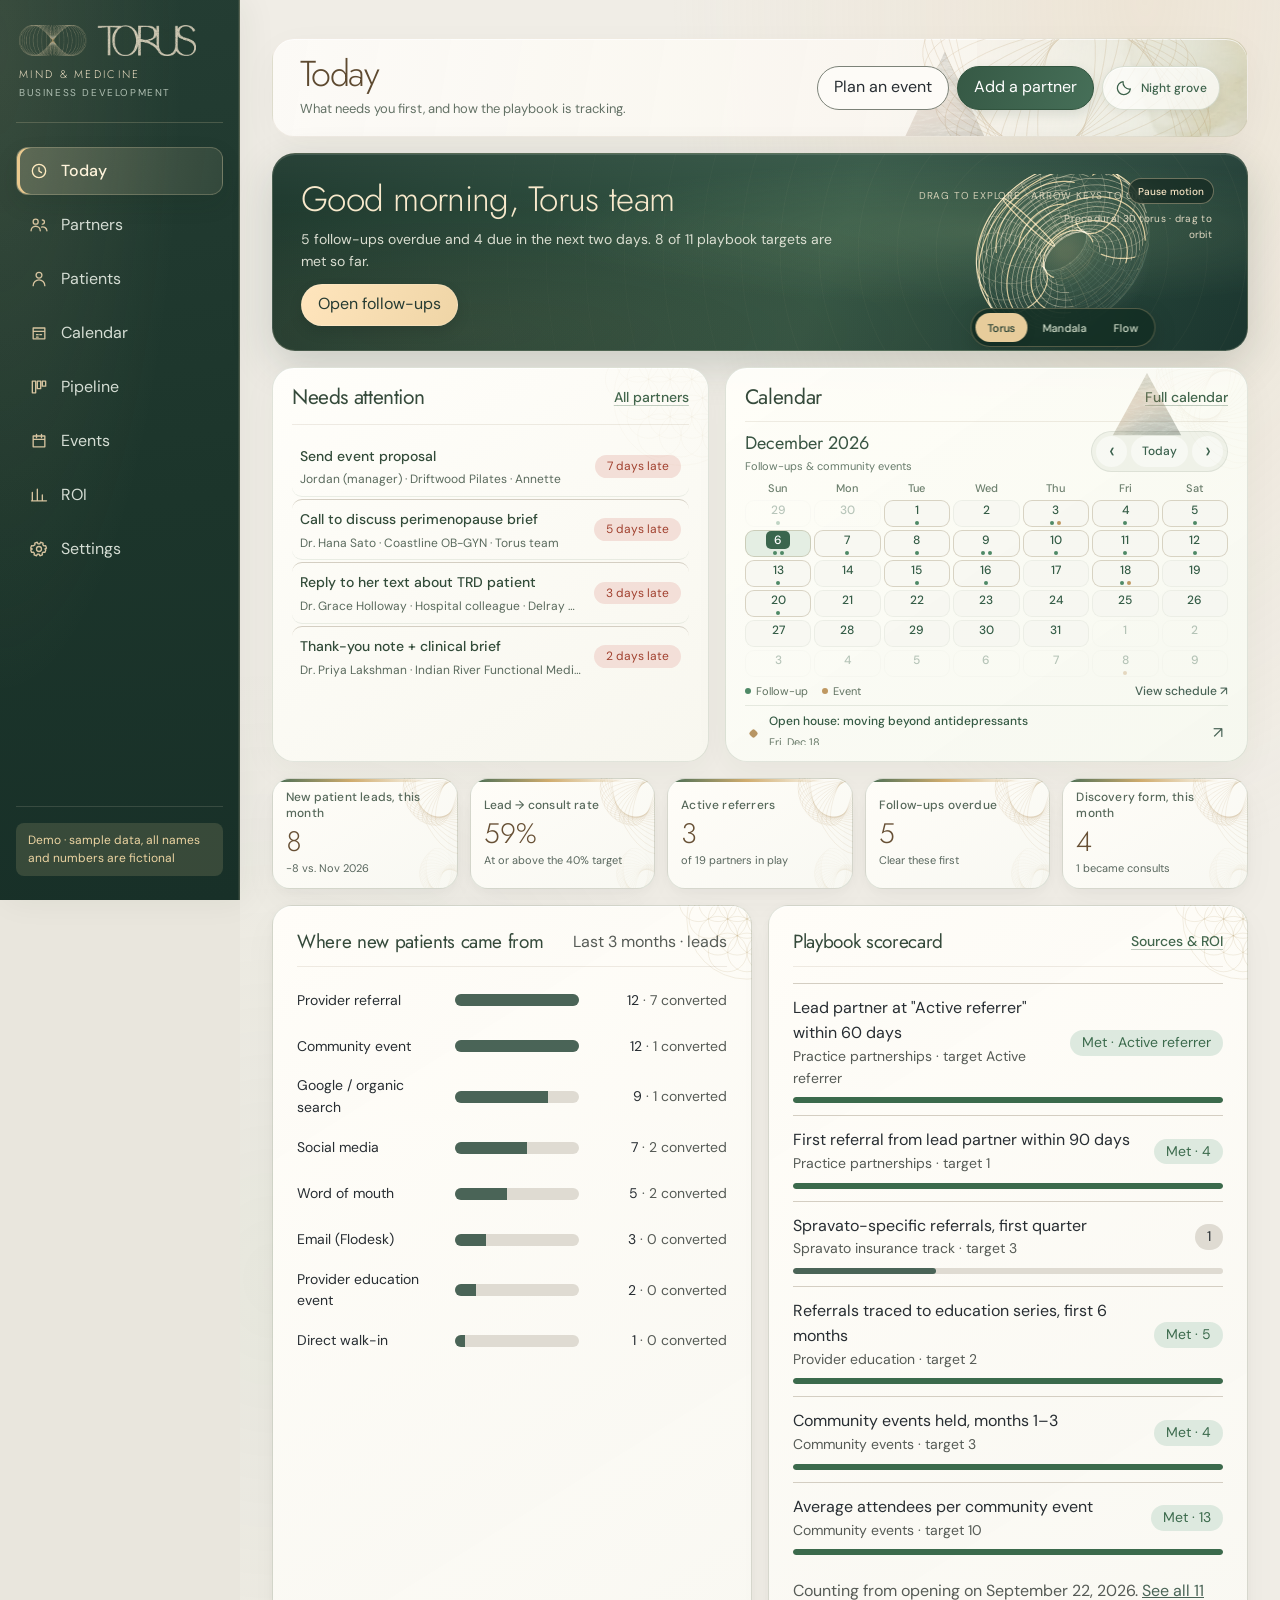
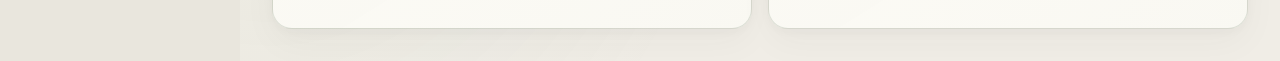
==== commit a960dc36: "Polish Torus calendars, prevent pipeline overflow, add reactive logo and Night Grove theme" ====
--- a/dashboard/index.html
+++ b/dashboard/index.html
@@ -3,6 +3,7 @@
 <head>
   <meta charset="utf-8">
   <meta name="viewport" content="width=device-width, initial-scale=1">
+  <script src="appearance-bootstrap.js"></script>
   <title>Torus BD Dashboard</title>
   <link rel="icon" type="image/png" href="assets/torus-original-emblem.png">
   <link rel="preconnect" href="https://fonts.googleapis.com">
@@ -14,6 +15,7 @@
   <link rel="stylesheet" href="torus-visuals.css">
   <link rel="stylesheet" href="brand-polish.css">
   <link rel="stylesheet" href="today-polish.css">
+  <link rel="stylesheet" href="experience-v3.css">
 </head>
 <body>
   <a class="skip" href="#main">Skip to content</a>
@@ -43,5 +45,6 @@
   <script src="app.js"></script>
   <script src="torus-visuals.js"></script>
   <script src="brand-polish.js"></script>
+  <script src="experience-v3.js"></script>
 </body>
 </html>
--- a/dashboard/experience-v3.css
+++ b/dashboard/experience-v3.css
@@ -0,0 +1,465 @@
+/* TORUS MIND & MEDICINE — Experience refinement v3
+   ADDITIVE. Inherits logo, geometry, colors, navigation, CRM from v2.
+   Glass belongs to controls and chrome; data stays opaque and accessible. */
+
+/* --- Brand: tiny motion, only on interaction --- */
+[data-theme="torus"] .brand {overflow:visible;}
+[data-theme="torus"] .brand-identity {
+  position:relative; isolation:isolate; display:block; width:100%;max-width:183px;
+  min-width:0; padding:2px 3px; margin:-2px 0 0 -3px;border-radius:12px;
+  transform-origin:29% 50%;transition:filter .3s ease,transform .3s cubic-bezier(.18,.7,.25,1);
+  will-change:auto;
+}
+[data-theme="torus"] .brand-original {width:100%;height:auto;max-width:100%;object-fit:contain;display:block;opacity:.98;transition:filter .2s ease;}
+[data-theme="torus"] .brand-identity::after {
+  content:"";position:absolute;pointer-events:none;left:2px;top:-12px;
+  width:63px;height:63px;border-radius:50%;opacity:0;
+  background:url("assets/geometry-orbits.svg") center/cover;
+  transition:opacity .24s ease;mix-blend-mode:screen;
+}
+[data-theme="torus"] .brand-identity:hover,
+[data-theme="torus"] .brand-identity:focus-visible {filter:drop-shadow(0 0 9px rgba(228,202,142,.31));}
+[data-theme="torus"] .brand-identity:hover::after,
+[data-theme="torus"] .brand-identity:focus-visible::after {opacity:.29;}
+[data-theme="torus"] .brand-identity.is-awake::after {animation:torus-logo-wake .7s ease-out both;}
+@keyframes torus-logo-wake {0%{opacity:0;transform:rotate(-30deg) scale(.72)}35%{opacity:.57}100%{opacity:.1;transform:rotate(95deg) scale(1.05)}}
+[data-theme="torus"] .brand-identity.is-awake .brand-original {filter:brightness(1.13);}
+
+/* --- Pipeline: generous scroll-snap columns, no overflow outside cards --- */
+[data-theme="torus"] .pipeline-intro {
+ display:flex;flex-wrap:wrap;align-items:center;justify-content:space-between;
+ gap:12px;min-width:0;
+}
+[data-theme="torus"] .pipeline-intro p {font-size:14px;line-height:1.5;color:#5b6e5d;max-width:75ch;}
+[data-theme="torus"] .pipeline-controls {
+ display:flex;align-items:center;gap:6px;flex:none;
+}
+[data-theme="torus"] .pipeline-controls button {
+ width:38px;height:38px;padding:0;border-radius:12px;border:1px solid rgba(91,119,90,.23);
+ background:rgba(249,248,240,.85);color:#3e654e;font-size:21px;
+ box-shadow:inset 0 1px 0 rgba(255,255,255,.9);cursor:pointer;
+ transition:background .18s,transform .18s,border-color .18s;
+}
+[data-theme="torus"] .pipeline-controls button:hover{background:#e6efe3;transform:translateY(-1px);}
+[data-theme="torus"] .pipeline-controls small{font-size:12px;color:#647b69;margin-right:6px;}
+[data-theme="torus"] .board {
+  width:100%;min-width:0;max-width:100%;overflow-x:auto;overscroll-behavior-x:contain;
+  display:grid;grid-auto-flow:column;
+  grid-auto-columns:minmax(268px,calc((100% - 32px)/3));
+  gap:16px;padding:4px 4px 20px 2px;align-items:start;
+  scrollbar-width:thin;scrollbar-color:#93ac98 transparent;scroll-snap-type:x proximity;
+}
+[data-theme="torus"] .col {
+  width:100%;min-width:0;overflow:hidden;scroll-snap-align:start;align-content:start;
+  background:linear-gradient(145deg,rgba(224,232,221,.92),rgba(231,234,223,.82));
+  border:1px solid rgba(92,126,99,.20);border-radius:20px;padding:10px;
+  gap:9px;box-shadow:inset 0 1px 0 rgba(255,255,255,.72);
+}
+[data-theme="torus"] .col h2 {
+ position:relative;gap:10px;min-width:0;align-items:center;
+ font-size:13px;letter-spacing:0;color:#385b45;font-weight:600;
+ padding:8px 8px 12px;border-bottom:1px solid rgba(77,120,88,.14);
+}
+[data-theme="torus"] .col h2 span:first-child {min-width:0;overflow-wrap:anywhere;}
+[data-theme="torus"] .col h2 .num {
+  flex:none;display:grid;place-items:center;
+  min-width:25px;height:25px;padding:0 6px;border-radius:9px;background:#f7f6ee;
+  color:#486d52;border:1px solid rgba(87,135,98,.14);font-size:12px;
+}
+[data-theme="torus"] .tile {
+ width:100%;min-width:0;max-width:100%;overflow:visible;
+ padding:14px;display:grid;gap:9px;
+ background:linear-gradient(165deg,rgba(255,254,250,.99),rgba(250,249,244,.99));
+ border:1px solid rgba(108,133,103,.2);border-radius:15px;
+ box-shadow:0 3px 13px rgba(36,63,43,.046),inset 0 1px 0 rgba(255,255,255,.95);
+ transition:transform .2s ease,box-shadow .2s ease,border-color .2s ease;
+}
+[data-theme="torus"] .tile:hover{box-shadow:0 9px 22px rgba(40,73,46,.10);border-color:rgba(70,120,81,.36);}
+[data-theme="torus"] .tile a {
+ min-width:0;max-width:100%;white-space:normal;overflow-wrap:anywhere;
+ font-size:14px;line-height:1.38;color:#2d4337;
+}
+[data-theme="torus"] .tile>a:hover{text-decoration:underline;text-underline-offset:3px;}
+[data-theme="torus"] .tile>small {
+ font-size:12px;color:#617064;min-width:0;line-height:1.45;
+ overflow-wrap:anywhere;white-space:normal;
+}
+[data-theme="torus"] .tile .top-actions {
+ display:flex;flex-wrap:wrap;gap:6px;justify-content:flex-start;
+ width:100%;min-width:0;max-width:100%;align-items:flex-start;
+}
+[data-theme="torus"] .tile .chip {
+ display:inline-flex;flex-wrap:wrap;align-items:center;justify-content:flex-start;
+ width:fit-content;max-width:100%;min-width:0;
+ padding:5px 8px;line-height:1.3;font-size:11px;
+ white-space:normal;overflow-wrap:anywhere;
+ background:#e7e6db;color:#526050;border:1px solid rgba(102,126,104,.13);
+}
+[data-theme="torus"] .tile .chip .dot {flex:none;}
+[data-theme="torus"] .tile .chip.danger {background:#f6dfd9;color:#933f2d;}
+[data-theme="torus"] .tile .chip.warning {background:#f4e9cd;color:#7b571e;}
+[data-theme="torus"] .tile .field-label {display:grid;min-width:0;max-width:100%;gap:5px;font-size:12px;color:#5b6b5e;}
+[data-theme="torus"] .tile select {display:block;min-width:0;width:100%;max-width:100%;overflow:hidden;text-overflow:ellipsis;font-size:12px;min-height:37px;padding-left:9px;padding-right:21px;border-radius:9px;background:#fcfbf6;}
+[data-theme="torus"] .tile.dragging {opacity:.52;transform:scale(.98);}
+[data-theme="torus"] .col.drop {background:#d5e6d5;border-color:#6b9d7e;box-shadow:inset 0 0 0 2px rgba(69,128,81,.24);}
+[data-theme="torus"] .pipeline-sync-note {font-size:12px;color:#657665;line-height:1.5;}
+/* Avoid unreadable chip/toast overlays caused by layout min-content widths. */
+[data-theme="torus"] .board * {box-sizing:border-box;}
+
+/* --- Calendar: calm, responsive, beautiful working workspace --- */
+[data-theme="torus"] .calendar-suite {display:grid;gap:16px;min-width:0;}
+[data-theme="torus"] .cal-header {
+ display:flex;flex-wrap:wrap;justify-content:space-between;align-items:center;
+ gap:16px;padding:24px 26px;
+ background:linear-gradient(125deg,#fbfaf5,#eef3e8 90%);border:1px solid rgba(112,137,110,.19);
+ border-radius:24px;box-shadow:0 12px 30px rgba(44,64,47,.055),inset 0 1px 0 rgba(255,255,255,.95);
+ position:relative;isolation:isolate;overflow:hidden;
+}
+[data-theme="torus"] .cal-header::before{
+ content:"";position:absolute;z-index:-1;right:18%;top:-82px;width:230px;height:230px;
+ background:url("assets/geometry-flower.svg") center/contain no-repeat;opacity:.19;pointer-events:none;
+}
+[data-theme="torus"] .cal-eyebrow {display:block;color:#8b775b;letter-spacing:.13em;font-size:11px;font-weight:600;text-transform:uppercase;}
+[data-theme="torus"] .cal-header h2 {font:300 clamp(29px,2.8vw,40px)/1.2 var(--font-display);letter-spacing:-.025em;color:#5b513b;margin:6px 0;}
+[data-theme="torus"] .cal-header p,[data-theme="torus"] .cal-day-panel>p {font-size:13px;color:#677868;line-height:1.55;}
+[data-theme="torus"] .cal-header-actions {display:flex;flex-wrap:wrap;align-items:center;gap:10px;}
+[data-theme="torus"] .cal-month-nav {
+ display:flex;gap:3px;align-items:center;padding:4px;
+ background:rgba(226,232,219,.74);border:1px solid rgba(97,128,102,.19);
+ border-radius:999px;backdrop-filter:blur(12px);
+}
+[data-theme="torus"] .cal-month-nav button {
+ display:grid;place-items:center;cursor:pointer;
+ background:transparent;border:0;border-radius:999px;color:#42654c;
+ font:500 14px var(--font-sans);height:37px;min-width:37px;padding:0 11px;
+ transition:background .18s ease,transform .18s ease;
+}
+[data-theme="torus"] .cal-month-nav button:first-child,[data-theme="torus"] .cal-month-nav button:last-child {font-size:22px;}
+[data-theme="torus"] .cal-month-nav button:hover {background:#f9faf3;transform:translateY(-1px);}
+[data-theme="torus"] .cal-header-actions .btn {min-height:44px;}
+[data-theme="torus"] .cal-tools {
+ display:flex;flex-wrap:wrap;align-items:center;gap:10px;
+ border:1px solid rgba(120,145,113,.15);border-radius:18px;
+ padding:9px;background:rgba(251,250,246,.70);
+ box-shadow:0 5px 20px rgba(47,63,43,.03);
+}
+[data-theme="torus"] .cal-seg {
+ display:flex;align-items:center;flex-wrap:wrap;gap:3px;
+ background:rgba(221,229,216,.59);border:1px solid rgba(104,131,105,.15);
+ border-radius:13px;padding:3px;
+}
+[data-theme="torus"] .cal-seg button {
+ border:0;cursor:pointer;min-height:37px;padding:0 13px;border-radius:10px;
+ color:#506652;background:transparent;font:500 13px var(--font-sans);
+ transition:background .17s ease,color .17s ease,box-shadow .17s ease;
+}
+[data-theme="torus"] .cal-seg button:hover {background:rgba(255,255,255,.6);}
+[data-theme="torus"] .cal-seg button[aria-pressed="true"] {
+ background:linear-gradient(145deg,#476c55,#335943);color:#fff;
+ box-shadow:0 3px 11px rgba(28,70,43,.15);
+}
+[data-theme="torus"] .cal-export {
+ margin-left:auto;border:1px solid rgba(113,137,106,.24);border-radius:12px;
+ background:#f9f8f1;color:#49644e;min-height:39px;padding:0 13px;
+ font:500 12px var(--font-sans);cursor:pointer;
+}
+[data-theme="torus"] .cal-export:hover {background:#ecf3e8;}
+[data-theme="torus"] .cal-layout {display:grid;grid-template-columns:minmax(0,1fr) minmax(255px,27%);gap:16px;align-items:start;}
+[data-theme="torus"] .cal-month-panel {
+ min-width:0;overflow:hidden;border-radius:22px;
+ border:1px solid rgba(109,133,104,.24);
+ background:#fefdf8;
+ box-shadow:0 12px 27px rgba(42,67,49,.055);
+}
+[data-theme="torus"] .cal-grid {display:grid;grid-template-columns:repeat(7,minmax(0,1fr));gap:1px;background:#dce4d8;}
+[data-theme="torus"] .cal-weekday {display:grid;place-items:center;min-width:0;height:38px;background:#e5ece0;color:#4c7052;font-size:12px;font-weight:500;}
+[data-theme="torus"] .cal-cell {
+ min-width:0;min-height:112px;padding:5px;
+ background:#fcfbf6;display:flex;flex-direction:column;gap:4px;
+ transition:background .18s ease,box-shadow .18s ease;position:relative;
+}
+[data-theme="torus"] .cal-cell.is-outside{background:#f1f1e9;}
+[data-theme="torus"] .cal-cell.is-outside .cal-date{color:#9ba79a;}
+[data-theme="torus"] .cal-cell.is-selected{background:#eaf2e8;box-shadow:inset 0 0 0 1.5px #7ba088;}
+[data-theme="torus"] .cal-cell:hover {background:#eef3e9;}
+[data-theme="torus"] .cal-date {
+ display:flex;align-items:center;justify-content:space-between;gap:4px;
+ color:#485c48;flex:none;border:0;background:transparent;cursor:pointer;
+ min-width:0;width:100%;height:28px;padding:0 3px;border-radius:8px;text-align:left;
+ font:500 12px var(--font-sans);font-variant-numeric:tabular-nums;
+}
+[data-theme="torus"] .cal-date>span {display:grid;place-items:center;width:24px;height:24px;border-radius:50%;}
+[data-theme="torus"] .cal-cell.is-today .cal-date>span {background:#436a52;color:white;}
+[data-theme="torus"] .cal-date:hover {background:rgba(114,149,110,.15);}
+[data-theme="torus"] .cal-date small {font-size:10px;min-width:15px;height:17px;border-radius:5px;display:grid;place-items:center;color:#6e876e;background:rgba(125,155,119,.12);}
+[data-theme="torus"] .cal-date small:empty {display:none;}
+[data-theme="torus"] .cal-items {min-width:0;display:grid;align-content:start;gap:4px;}
+[data-theme="torus"] .cal-chip {
+ display:flex;align-items:center;min-width:0;gap:5px;
+ background:#dfebe0;border:1px solid transparent;border-left:3px solid #5b9670;
+ padding:4px 5px;border-radius:7px;text-decoration:none;
+ color:#335c41;font-size:11px;line-height:1.3;
+ transition:background .16s ease,transform .16s ease;
+}
+[data-theme="torus"] .cal-chip span {white-space:nowrap;min-width:0;overflow:hidden;text-overflow:ellipsis;}
+[data-theme="torus"] .cal-chip i {flex:none;width:5px;height:5px;background:#5b9670;border-radius:50%;}
+[data-theme="torus"] .cal-chip.event{background:#f5e8ce;border-left-color:#bb8a45;color:#665027;}
+[data-theme="torus"] .cal-chip.event i{background:#bb8a45;}
+[data-theme="torus"] .cal-chip.late {background:#f7e2d9;border-left-color:#bf594b;color:#913b2d;}
+[data-theme="torus"] .cal-chip:hover {background:#c9e1ce;transform:translateX(2px);}
+[data-theme="torus"] .cal-chip.event:hover{background:#f4dcad;}
+[data-theme="torus"] .cal-more{border:0;background:transparent;color:#5e7760;font-size:11px;text-align:left;cursor:pointer;padding:3px;border-radius:5px;}
+[data-theme="torus"] .cal-more:hover{text-decoration:underline;}
+[data-theme="torus"] .cal-mobile-dots{display:none;}
+[data-theme="torus"] .cal-week-view .cal-cell {min-height:310px;}
+[data-theme="torus"] .cal-week-view .cal-chip {font-size:12px;padding:7px 6px;}
+[data-theme="torus"] .cal-day-panel {
+ min-width:0;position:sticky;top:16px;
+ background:linear-gradient(150deg,#fefcf6,#f1f3e9);
+ border:1px solid rgba(115,139,106,.21);border-radius:22px;
+ padding:22px 20px;box-shadow:0 12px 32px rgba(47,70,43,.058),inset 0 1px 0 rgba(255,255,255,.86);
+}
+[data-theme="torus"] .cal-day-panel::after{
+ content:"";position:absolute;right:-28px;top:-28px;width:116px;height:116px;
+ background:url("assets/geometry-orbits.svg") center/cover no-repeat;opacity:.14;pointer-events:none;
+}
+[data-theme="torus"] .cal-day-panel h3{font:300 26px/1.2 var(--font-display);color:#5b5037;margin:8px 0;}
+[data-theme="torus"] .cal-day-list{display:grid;gap:8px;margin-top:18px;max-height:560px;overflow:auto;}
+[data-theme="torus"] .cal-entry {
+ min-width:0;display:grid;grid-template-columns:9px minmax(0,1fr);gap:9px;
+ background:#fffef9;border:1px solid rgba(120,144,108,.15);
+ border-radius:13px;padding:12px 10px;
+}
+[data-theme="torus"] .cal-entry-icon {width:7px;height:7px;margin-top:6px;background:#58956d;border-radius:50%;}
+[data-theme="torus"] .cal-entry-icon.event {background:#b89153;border-radius:2px;transform:rotate(45deg);}
+[data-theme="torus"] .cal-entry-copy {min-width:0;display:grid;gap:3px;align-content:start;}
+[data-theme="torus"] .cal-entry-copy a {font-size:13px;font-weight:500;color:#33583f;overflow-wrap:anywhere;text-decoration:none;}
+[data-theme="torus"] .cal-entry-copy a:hover{text-decoration:underline;}
+[data-theme="torus"] .cal-entry-copy small{color:#677868;font-size:12px;line-height:1.4;overflow-wrap:anywhere;}
+[data-theme="torus"] .cal-entry-edit{
+ grid-column:2;justify-self:start;
+ border:1px solid #bfd1bf;color:#436e4d;background:#f1f6ed;
+ font-size:12px;cursor:pointer;padding:5px 9px;border-radius:8px;
+}
+[data-theme="torus"] .cal-entry-edit:hover{background:#e0ecdb;}
+[data-theme="torus"] .cal-add-day {
+ width:100%;margin-top:16px;min-height:43px;background:#40684e;color:#fff;border:0;
+ border-radius:12px;cursor:pointer;font:500 13px var(--font-sans);
+}
+[data-theme="torus"] .cal-add-day:hover{background:#30583e;}
+[data-theme="torus"] .cal-empty {padding:17px;color:#748274;line-height:1.6;font-size:13px;}
+[data-theme="torus"] .cal-list {display:grid;gap:4px;padding:14px;background:#fdfbf6;max-height:900px;overflow:auto;}
+[data-theme="torus"] .cal-list-row {display:grid;grid-template-columns:100px minmax(0,1fr);align-items:start;gap:12px;}
+[data-theme="torus"] .cal-list-row time {font:500 12px var(--font-sans);color:#607c63;padding:12px 0;}
+[data-theme="torus"] .cal-list .cal-entry {grid-template-columns:10px minmax(0,1fr) auto;align-items:center;}
+[data-theme="torus"] .cal-list .cal-entry-edit {grid-column:3;}
+[data-theme="torus"] .cal-sync {font-size:12px;color:#667966;line-height:1.6;padding-left:8px;}
+
+/* Responsive calendar and board */
+@media(max-width:1250px){
+ [data-theme="torus"] .cal-layout {grid-template-columns:minmax(0,1fr);}
+ [data-theme="torus"] .cal-day-panel {position:static;}
+ [data-theme="torus"] .cal-day-list {display:grid;grid-template-columns:repeat(2,minmax(0,1fr));max-height:400px;}
+ [data-theme="torus"] .board {grid-auto-columns:minmax(270px,calc((100% - 16px)/2));}
+}
+@media(max-width:700px){
+ [data-theme="torus"] .board {grid-auto-columns:minmax(250px,85%);gap:12px;}
+ [data-theme="torus"] .cal-header {padding:18px;gap:14px;}
+ [data-theme="torus"] .cal-header h2 {font-size:30px;}
+ [data-theme="torus"] .cal-header-actions {width:100%;justify-content:space-between;}
+ [data-theme="torus"] .cal-tools{padding:9px;gap:8px;}
+ [data-theme="torus"] .cal-seg {flex:1 1 auto;}
+ [data-theme="torus"] .cal-seg button {flex:1 1 auto;min-width:0;padding:0 7px;}
+ [data-theme="torus"] .cal-export {width:100%;margin-left:0;}
+ [data-theme="torus"] .cal-weekday {height:32px;font-size:11px;}
+ [data-theme="torus"] .cal-cell {min-height:70px;padding:3px;gap:2px;}
+ [data-theme="torus"] .cal-date {height:35px;flex-direction:column;gap:0;justify-content:center;padding:0;}
+ [data-theme="torus"] .cal-date span {width:22px;height:22px;font-size:12px;}
+ [data-theme="torus"] .cal-date small {font-size:9px;min-height:0;height:12px;background:transparent;}
+ [data-theme="torus"] .cal-items {display:none;}
+ [data-theme="torus"] .cal-mobile-dots {display:flex;gap:3px;align-items:center;justify-content:center;min-height:7px;}
+ [data-theme="torus"] .cal-mobile-dots i {width:5px;height:5px;border-radius:50%;background:#59936a;}
+ [data-theme="torus"] .cal-mobile-dots i.event{background:#bc8b49;}
+ [data-theme="torus"] .cal-week-view .cal-cell {min-height:100px;}
+ [data-theme="torus"] .cal-day-panel {padding:19px 16px;}
+ [data-theme="torus"] .cal-day-list{grid-template-columns:1fr;}
+ [data-theme="torus"] .cal-list {padding:8px;}
+ [data-theme="torus"] .cal-list-row {grid-template-columns:1fr;gap:4px;}
+ [data-theme="torus"] .cal-list-row time {padding:5px 0;font-size:12px;}
+ [data-theme="torus"] .cal-list .cal-entry {grid-template-columns:9px minmax(0,1fr);}
+ [data-theme="torus"] .cal-list .cal-entry-edit {grid-column:2;}
+}
+
+/* --- Night Grove, not generic black. Full app recoloring with warm bronze and fern. --- */
+html[data-theme="torus"][data-appearance="dark"] {
+ color-scheme:dark;
+ --bg:#142a23;--surface:#1d3830;--surface-2:#26463a;--surface-sunken:#173029;
+ --border:#416051;--border-strong:#6f8e76;--control-border:#77937d;
+ --text:#f0f0e6;--text-muted:#c6d4c6;--text-subtle:#afc3b2;
+ --accent:#a3c4a2;--accent-hover:#b5d1ae;--accent-fg:#123024;--accent-soft:#365b47;
+ --focus:#ebd6a9;--heading:#efd9af;--highlight:#68563a;
+ --success:#9dcaa9;--success-soft:#2b5b3f;
+ --warning:#f1d09a;--warning-soft:#605035;
+ --danger:#f0a999;--danger-soft:#653f38;
+ --info:#a6cbd0;--info-soft:#31595c;
+ --shadow-sm:0 2px 8px rgba(0,0,0,.08);
+ --shadow-md:0 9px 22px rgba(0,0,0,.12);
+ --shadow-lg:0 17px 42px rgba(0,0,0,.23);
+}
+html[data-appearance="dark"][data-theme="torus"] body,
+html[data-appearance="dark"][data-theme="torus"] .main {
+ background:radial-gradient(ellipse at 85% 0%,rgba(88,121,87,.17),transparent 43%),
+ linear-gradient(156deg,#172f28,#122921 75%);color:#f0eee2;
+}
+html[data-appearance="dark"][data-theme="torus"] .top {
+ background:linear-gradient(115deg,#213f34,#1c392e 80%,#1c352d);
+ border:1px solid #456150;box-shadow:0 9px 26px rgba(0,0,0,.12);
+}
+html[data-appearance="dark"][data-theme="torus"] .top h1,
+html[data-appearance="dark"][data-theme="torus"] .top h2,
+html[data-appearance="dark"][data-theme="torus"] .top p {color:#f1e3c5;}
+html[data-appearance="dark"][data-theme="torus"] .top::after {opacity:.23;filter:sepia(.35) brightness(1.4);}
+html[data-appearance="dark"][data-theme="torus"] .top::before {opacity:.10;}
+html[data-appearance="dark"][data-theme="torus"] h2,
+html[data-appearance="dark"][data-theme="torus"] h3 {color:#f0e2bf;}
+html[data-appearance="dark"][data-theme="torus"] .card:not(.welcome),
+html[data-appearance="dark"][data-theme="torus"] .today-workspace>.card {
+ color:#ebeddf;
+ background:#223e34!important;
+ background-image:linear-gradient(148deg,#254538,#1f3b32)!important;
+ border:1px solid #42624e;
+ box-shadow:0 9px 26px rgba(0,0,0,.13),inset 0 1px 0 rgba(255,242,208,.06);
+}
+html[data-appearance="dark"][data-theme="torus"] .card-head {border-bottom-color:#446553;}
+html[data-appearance="dark"][data-theme="torus"] .card-head a,
+html[data-appearance="dark"][data-theme="torus"] a {color:#d8daba;}
+html[data-appearance="dark"][data-theme="torus"] .card-head h2 {color:#f5e5bd;}
+html[data-appearance="dark"][data-theme="torus"] .kpi b {color:#f2d7ad;}
+html[data-appearance="dark"][data-theme="torus"] .kpi span,
+html[data-appearance="dark"][data-theme="torus"] .kpi small {color:#c7d3c2;}
+html[data-appearance="dark"][data-theme="torus"] .today-focus .row-title,
+html[data-appearance="dark"][data-theme="torus"] .row-title {color:#f1e9d3;}
+html[data-appearance="dark"][data-theme="torus"] .today-focus .row small {color:#b7c9b5;}
+html[data-appearance="dark"][data-theme="torus"] .row:hover {background:#2c5140;}
+html[data-appearance="dark"][data-theme="torus"] .field,
+html[data-appearance="dark"][data-theme="torus"] input,
+html[data-appearance="dark"][data-theme="torus"] select,
+html[data-appearance="dark"][data-theme="torus"] textarea {
+ background:#203f33;color:#f5efe0;border-color:#678b72;
+}
+html[data-appearance="dark"][data-theme="torus"] input::placeholder {color:#b6c7b7;opacity:1;}
+html[data-appearance="dark"][data-theme="torus"] .btn:not(.primary) {background:#335343;color:#f6ead1;border-color:#719075;}
+html[data-appearance="dark"][data-theme="torus"] .btn.primary {background:linear-gradient(110deg,#d2b582,#e4ca9a);color:#263e2f;border-color:#d6ba89;}
+html[data-appearance="dark"][data-theme="torus"] .chip {background:#405b49;color:#e7e7d7;}
+html[data-appearance="dark"][data-theme="torus"] .chip.danger {background:#674037;color:#ffd2c5;}
+html[data-appearance="dark"][data-theme="torus"] .chip.warning {background:#665237;color:#ffe0a5;}
+html[data-appearance="dark"][data-theme="torus"] .chip.success {background:#356147;color:#d3f2d4;}
+html[data-appearance="dark"][data-theme="torus"] th {background:#294b3b;color:#e3e9d5;}
+html[data-appearance="dark"][data-theme="torus"] td {color:#e9ede3;border-color:#4c6653;}
+html[data-appearance="dark"][data-theme="torus"] tbody tr:nth-child(even) {background:#254438;}
+html[data-appearance="dark"][data-theme="torus"] tbody tr:hover {background:#315545;}
+html[data-appearance="dark"][data-theme="torus"] .col {background:linear-gradient(154deg,#1e3b2f,#1b372e);border-color:#44654f;}
+html[data-appearance="dark"][data-theme="torus"] .col h2 {color:#f4dfb8;border-color:#456454;}
+html[data-appearance="dark"][data-theme="torus"] .col h2 .num {background:#315745;color:#e7dbc1;border-color:#52785d;}
+html[data-appearance="dark"][data-theme="torus"] .tile {background:#294b3c;border-color:#4e6d56;box-shadow:0 4px 16px rgba(0,0,0,.12);}
+html[data-appearance="dark"][data-theme="torus"] .tile a {color:#f7efd7;}
+html[data-appearance="dark"][data-theme="torus"] .tile>small {color:#c4d4bf;}
+html[data-appearance="dark"][data-theme="torus"] .tile .chip {background:#365949;color:#e6e4d0;border-color:#4e7158;}
+html[data-appearance="dark"][data-theme="torus"] .tile .chip.danger {background:#713f38;color:#ffe2d4;}
+html[data-appearance="dark"][data-theme="torus"] .tile .chip.warning {background:#685333;color:#fce0a4;}
+html[data-appearance="dark"][data-theme="torus"] .tile select {background:#1e3e30;color:#f5efd9;}
+html[data-appearance="dark"][data-theme="torus"] .cal-header,
+html[data-appearance="dark"][data-theme="torus"] .cal-tools,
+html[data-appearance="dark"][data-theme="torus"] .cal-month-panel,
+html[data-appearance="dark"][data-theme="torus"] .cal-day-panel {
+ background:linear-gradient(145deg,#27493b,#1e392f);
+ border-color:#476752;box-shadow:0 9px 23px rgba(0,0,0,.16);
+ color:#f3eddd;
+}
+html[data-appearance="dark"][data-theme="torus"] .cal-header h2,
+html[data-appearance="dark"][data-theme="torus"] .cal-day-panel h3{color:#f2ddb6;}
+html[data-appearance="dark"][data-theme="torus"] .cal-eyebrow,
+html[data-appearance="dark"][data-theme="torus"] .cal-header p,
+html[data-appearance="dark"][data-theme="torus"] .cal-day-panel>p,
+html[data-appearance="dark"][data-theme="torus"] .cal-sync{color:#c9d5c3;}
+html[data-appearance="dark"][data-theme="torus"] .cal-month-nav,
+html[data-appearance="dark"][data-theme="torus"] .cal-seg{background:#1c382c;border-color:#587a5f;}
+html[data-appearance="dark"][data-theme="torus"] .cal-month-nav button,
+html[data-appearance="dark"][data-theme="torus"] .cal-seg button {color:#f2e8d1;}
+html[data-appearance="dark"][data-theme="torus"] .cal-month-nav button:hover,
+html[data-appearance="dark"][data-theme="torus"] .cal-seg button:hover{background:#3c5f4a;}
+html[data-appearance="dark"][data-theme="torus"] .cal-seg button[aria-pressed="true"]{background:#d4bd8e;color:#213b2e;}
+html[data-appearance="dark"][data-theme="torus"] .cal-export {background:#31523f;color:#f4dfb6;border-color:#69836c;}
+html[data-appearance="dark"][data-theme="torus"] .cal-grid {background:#405f4c;}
+html[data-appearance="dark"][data-theme="torus"] .cal-weekday {background:#365844;color:#e2e7d6;}
+html[data-appearance="dark"][data-theme="torus"] .cal-cell {background:#203d32;color:#e4ebdf;}
+html[data-appearance="dark"][data-theme="torus"] .cal-cell.is-outside{background:#1b352c;}
+html[data-appearance="dark"][data-theme="torus"] .cal-cell.is-selected{background:#365641;}
+html[data-appearance="dark"][data-theme="torus"] .cal-cell:hover{background:#2d503d;}
+html[data-appearance="dark"][data-theme="torus"] .cal-date {color:#ecf0e1;}
+html[data-appearance="dark"][data-theme="torus"] .cal-chip {background:#3a6249;color:#eef5e6;}
+html[data-appearance="dark"][data-theme="torus"] .cal-chip.event {background:#725c37;color:#fff1d6;}
+html[data-appearance="dark"][data-theme="torus"] .cal-chip.late {background:#79463e;color:#ffe7df;}
+html[data-appearance="dark"][data-theme="torus"] .cal-entry {background:#29473a;border-color:#4a6b53;}
+html[data-appearance="dark"][data-theme="torus"] .cal-entry-copy a {color:#f1e5c9;}
+html[data-appearance="dark"][data-theme="torus"] .cal-entry-copy small,
+html[data-appearance="dark"][data-theme="torus"] .cal-empty {color:#c3d0c0;}
+html[data-appearance="dark"][data-theme="torus"] .cal-entry-edit,
+html[data-appearance="dark"][data-theme="torus"] .cal-add-day {background:#3a604a;color:#fff4dc;border-color:#6a9272;}
+html[data-appearance="dark"][data-theme="torus"] .cal-list{background:#1c392f;}
+html[data-appearance="dark"][data-theme="torus"] .cal-list-row time{color:#d2ddc7;}
+html[data-appearance="dark"][data-theme="torus"] .today-day{background:#305341;color:#e8eddd;border-color:#476b53;}
+html[data-appearance="dark"][data-theme="torus"] .today-day-number{color:#e8eddd;}
+html[data-appearance="dark"][data-theme="torus"] .today-day:hover{background:#416a4f;}
+html[data-appearance="dark"][data-theme="torus"] .today-mini-controls b,
+html[data-appearance="dark"][data-theme="torus"] .today-upcoming-event b {color:#eedeae;}
+html[data-appearance="dark"][data-theme="torus"] .today-mini-month-actions{background:#274e3c;}
+html[data-appearance="dark"][data-theme="torus"] .today-mini-month-btn{background:#375e48;color:#f3e2be;}
+html[data-appearance="dark"][data-theme="torus"] .today-weekday,
+html[data-appearance="dark"][data-theme="torus"] .today-mini-controls small,
+html[data-appearance="dark"][data-theme="torus"] .today-upcoming-event small {color:#bcd2be;}
+html[data-appearance="dark"][data-theme="torus"] .drawer-panel {background:linear-gradient(#243f35,#152f27);border-color:#57745a;}
+html[data-appearance="dark"][data-theme="torus"] .state {color:#d2dccd;}
+html[data-appearance="dark"][data-theme="torus"] .meter,
+html[data-appearance="dark"][data-theme="torus"] .bar-track {background:#365545;}
+html[data-appearance="dark"][data-theme="torus"] .sample{color:#f6e3b9;background:#3c5844;}
+html[data-appearance="dark"][data-theme="torus"] .pipeline-intro p{color:#c8d7c6;}
+html[data-appearance="dark"][data-theme="torus"] .pipeline-controls button {background:#305442;color:#efe0bd;border-color:#597d62;}
+
+/* --- Appearance control: clear state, no animation in reduced-motion. --- */
+[data-theme="torus"] .theme-switch {
+ min-width:41px;height:41px;display:flex;align-items:center;gap:8px;
+ padding:0 12px;border-radius:999px;
+ border:1px solid rgba(110,135,103,.24);background:rgba(255,255,252,.73);
+ box-shadow:inset 0 1px 0 rgba(255,255,255,.78),0 2px 9px rgba(35,55,42,.06);
+ color:#3d624b;font:500 12px var(--font-sans);cursor:pointer;
+ transition:background .18s,box-shadow .18s,transform .18s;
+}
+[data-theme="torus"] .theme-switch:hover{background:#e6efe4;transform:translateY(-1px);}
+[data-theme="torus"] .theme-switch svg{width:18px;height:18px;flex:none;}
+html[data-appearance="dark"][data-theme="torus"] .theme-switch {background:#375842;color:#f2dda9;border-color:#6b8f71;box-shadow:inset 0 1px 0 rgba(255,239,211,.09);}
+[data-theme="torus"] .top-actions .theme-switch {order:10;}
+@media(max-width:620px){[data-theme="torus"] .theme-switch {padding:0 11px;min-width:40px;}.theme-switch span{display:none;}}
+@media(prefers-reduced-motion:reduce) {
+ [data-theme="torus"] .brand-identity,[data-theme="torus"] .brand-original,
+ [data-theme="torus"] .brand-identity::after,[data-theme="torus"] .cal-cell,
+ [data-theme="torus"] .cal-chip,[data-theme="torus"] .tile,[data-theme="torus"] .theme-switch{
+ transition:none!important;animation:none!important;transform:none!important;
+ }
+}
+
+[data-theme="torus"] .cal-day-panel {overflow:hidden;}
+/* Keep decorative masks within the narrow mobile calendar shell. */
+[data-theme="torus"] .calendar-suite {overflow-x:clip;}
+/* Readable microtype and reliable touch targets (the original 6-stage board stays intact). */
+[data-theme="torus"] .tile .chip,
+[data-theme="torus"] .cal-chip,
+[data-theme="torus"] .cal-more {font-size:12px;}
+[data-theme="torus"] .cal-entry-edit {min-height:36px;}
+[data-theme="torus"] .theme-switch {min-height:44px;height:44px;}
+@media(max-width:700px){
+ [data-theme="torus"] .cal-seg button {min-height:44px;}
+ [data-theme="torus"] .cal-month-nav button {height:44px;min-width:44px;}
+ [data-theme="torus"] .cal-export {min-height:44px;}
+ [data-theme="torus"] .pipeline-controls button {width:44px;height:44px;}
+}
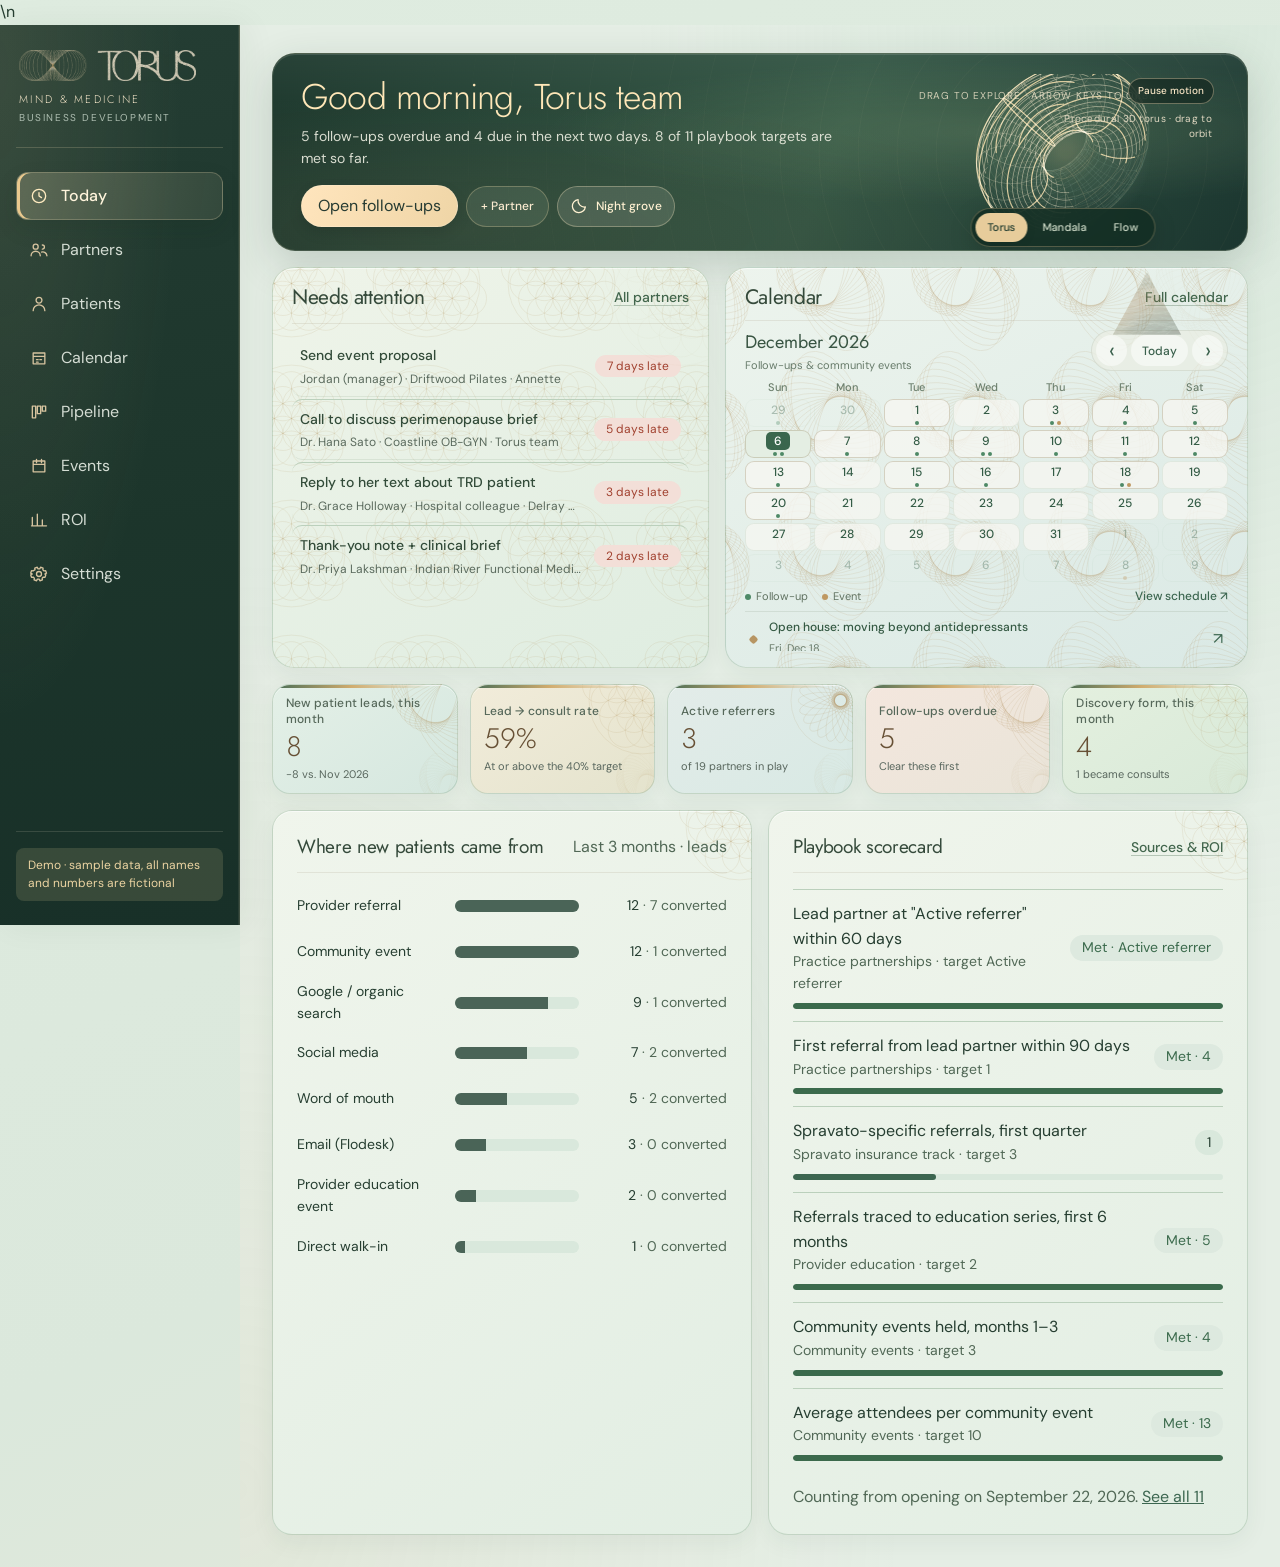
==== commit a1938024: "V4: single headers, inline Today agenda, complete pipeline stages, compact ROI, settings and Torus a" ====
--- a/dashboard/index.html
+++ b/dashboard/index.html
@@ -15,7 +15,7 @@
   <link rel="stylesheet" href="torus-visuals.css">
   <link rel="stylesheet" href="brand-polish.css">
   <link rel="stylesheet" href="today-polish.css">
-  <link rel="stylesheet" href="experience-v3.css">
+  <link rel="stylesheet" href="experience-v3.css">\n  <link rel="stylesheet" href="experience-v4.css">
 </head>
 <body>
   <a class="skip" href="#main">Skip to content</a>
--- a/dashboard/experience-v4.css
+++ b/dashboard/experience-v4.css
@@ -0,0 +1,341 @@
+/* Torus Experience V4 — additive correction pass.
+   Keeps V1–V3 geometry, CRM logic, identity and accessibility.
+   Source imagery: individual assets from torusmedicine.com (optimized locally). */
+
+/* The Today hero and the unified Calendar header already carry the page title. */
+html[data-theme="torus"][data-screen="today"] .top,
+html[data-theme="torus"][data-screen="calendar"] .top { display:none; }
+html[data-theme="torus"][data-screen="today"] .main,
+html[data-theme="torus"][data-screen="calendar"] .main { padding-top:clamp(18px,2.2vw,30px); }
+html[data-theme="torus"] .welcome.today-hero h1 {
+ font:300 clamp(29px,2.8vw,39px)/1.13 var(--font-display);
+ color:#ffe7b8;letter-spacing:-.022em;max-width:22ch;
+}
+html[data-theme="torus"] .today-hero-actions {
+ display:flex;align-items:center;flex-wrap:wrap;gap:8px;margin-top:16px;
+}
+html[data-theme="torus"] .today-hero-actions .btn {margin-top:0;}
+html[data-theme="torus"] .today-quick-add {
+ border:1px solid rgba(250,224,174,.27);
+ border-radius:999px;background:rgba(213,231,205,.1);
+ color:#fbebd0;font:500 12px var(--font-sans);
+ min-height:41px;padding:0 14px;cursor:pointer;transition:background .18s;
+}
+html[data-theme="torus"] .today-quick-add:hover {background:rgba(238,229,194,.19);}
+html[data-theme="torus"] .page-theme-slot {
+ display:inline-flex;align-items:center;flex:none;
+}
+html[data-theme="torus"] .page-theme-slot .theme-switch {
+ min-height:41px;height:41px;background:rgba(234,236,222,.13);
+ border-color:rgba(244,226,189,.34);color:#fff1d1;box-shadow:none;
+}
+html[data-theme="torus"] .page-theme-slot .theme-switch:hover {background:rgba(234,236,222,.23);}
+html[data-theme="torus"] .cal-header h1 {
+ font:300 clamp(31px,3.1vw,43px)/1.13 var(--font-display);
+ letter-spacing:-.03em;color:#4b654c;margin:7px 0 5px;
+}
+html[data-theme="torus"] .cal-header .page-theme-slot .theme-switch {
+ background:rgba(226,239,219,.8);border-color:rgba(98,132,100,.25);
+ color:#365d42;
+}
+html[data-theme="torus"][data-appearance="dark"] .cal-header h1 {color:#f4dfb7;}
+html[data-theme="torus"][data-appearance="dark"] .cal-header .page-theme-slot .theme-switch {
+ background:#335442;color:#f1dbb5;border-color:#64866a;
+}
+@media(max-width:620px){
+ html[data-theme="torus"] .today-hero-actions {gap:7px;}
+ html[data-theme="torus"] .today-hero-actions .btn {font-size:12px;min-height:40px;padding-inline:13px;}
+ html[data-theme="torus"] .today-quick-add {min-height:40px;padding-inline:12px;}
+ html[data-theme="torus"] .page-theme-slot .theme-switch {min-height:40px;height:40px;}
+}
+
+/* Branded liquid header architecture: no abrupt straight background seam.
+   Each route has its own Torus-owned image, orientation and geometry pattern. */
+html[data-theme="torus"] {
+ --header-photo:url("assets/brand-torus8.webp");
+ --header-geometry:url("assets/geometry-orbits.svg");
+ --header-orientation:polygon(50% 0,100% 100%,0 100%);
+ --header-hue:0deg;
+ --header-tilt:-7deg;
+ --header-shift:0px;
+}
+html[data-theme="torus"][data-screen="partners"]{--header-photo:url("assets/brand-torus7.webp");--header-geometry:url("assets/geometry-flower.svg");--header-orientation:polygon(0 0,100% 0,50% 100%);--header-hue:0deg;--header-tilt:5deg;}
+html[data-theme="torus"][data-screen="partner"]{--header-photo:url("assets/brand-torus25.webp");--header-geometry:url("assets/geometry-flower.svg");--header-orientation:polygon(50% 0,100% 100%,0 100%);--header-hue:4deg;--header-tilt:-5deg;}
+html[data-theme="torus"][data-screen="patients"]{--header-photo:url("assets/brand-torus9.webp");--header-geometry:url("assets/geometry-mandala.svg");--header-orientation:polygon(0 0,100% 0,50% 100%);--header-hue:-5deg;--header-tilt:4deg;}
+html[data-theme="torus"][data-screen="pipeline"]{--header-photo:url("assets/brand-torus26.webp");--header-geometry:url("assets/geometry-orbits.svg");--header-orientation:polygon(50% 0,100% 100%,0 100%);--header-hue:8deg;--header-tilt:-9deg;}
+html[data-theme="torus"][data-screen="events"]{--header-photo:url("assets/brand-torus22.webp");--header-geometry:url("assets/geometry-mandala.svg");--header-orientation:polygon(0 0,100% 0,50% 100%);--header-hue:0deg;--header-tilt:6deg;}
+html[data-theme="torus"][data-screen="event"]{--header-photo:url("assets/brand-torus30.webp");--header-geometry:url("assets/geometry-mandala.svg");--header-orientation:polygon(50% 0,100% 100%,0 100%);--header-hue:-5deg;--header-tilt:-4deg;}
+html[data-theme="torus"][data-screen="sources"]{--header-photo:url("assets/brand-torus23.webp");--header-geometry:url("assets/geometry-orbits.svg");--header-orientation:polygon(0 0,100% 0,50% 100%);--header-hue:7deg;--header-tilt:7deg;}
+html[data-theme="torus"][data-screen="setup"]{--header-photo:url("assets/brand-torus31.webp");--header-geometry:url("assets/geometry-flower.svg");--header-orientation:polygon(50% 0,100% 100%,0 100%);--header-hue:0deg;--header-tilt:-6deg;}
+html[data-theme="torus"][data-screen="calendar"]{--header-photo:url("assets/brand-torus8.webp");--header-geometry:url("assets/geometry-flower.svg");--header-orientation:polygon(0 0,100% 0,50% 100%);--header-hue:-3deg;--header-tilt:5deg;}
+/* Replace all old clipped overlays with a single seamless gradient and art group. */
+html[data-theme="torus"] .top {
+ position:relative;isolation:isolate;overflow:hidden;min-width:0;
+ background:linear-gradient(114deg,rgba(234,244,231,.98) 0%,rgba(234,241,223,.98) 48%,rgba(207,226,205,.93) 100%);
+ box-shadow:0 12px 30px rgba(35,64,43,.085),inset 0 1px 0 rgba(255,255,255,.72);
+ border:1px solid rgba(86,126,87,.17);backdrop-filter:blur(12px) saturate(113%);
+}
+html[data-theme="torus"] .top::before,
+html[data-theme="torus"] .top::after{content:none!important;}
+html[data-theme="torus"] .brand-header-media {
+ position:absolute;z-index:0;pointer-events:none;right:0;top:0;bottom:0;
+ width:min(42%,445px);min-width:190px;
+ overflow:hidden;
+ -webkit-mask-image:linear-gradient(90deg,transparent 0%,rgba(0,0,0,.70) 24%,#000 52%);
+ mask-image:linear-gradient(90deg,transparent 0%,rgba(0,0,0,.70) 24%,#000 52%);
+}
+html[data-theme="torus"] .brand-header-media::before {
+ content:"";position:absolute;inset:0;opacity:.6;
+ background:var(--header-geometry) right -28px center/260px 260px no-repeat;
+ filter:sepia(.12);
+}
+html[data-theme="torus"] .brand-header-triangle {
+ position:absolute;right:17%;top:50%;height:164px;width:180px;
+ transform:translateY(-50%) rotate(var(--header-tilt));
+ clip-path:var(--header-orientation);
+ background:var(--header-photo) center/cover no-repeat;
+ filter:hue-rotate(var(--header-hue)) saturate(.78) contrast(.91);
+ opacity:.76;box-shadow:0 4px 15px rgba(44,60,49,.08);
+}
+html[data-theme="torus"] .brand-header-media::after {
+ content:"";position:absolute;inset:0;pointer-events:none;
+ background:radial-gradient(circle at 58% 51%,rgba(255,247,207,.18),transparent 52%);
+}
+html[data-theme="torus"] .cal-header {isolation:isolate;overflow:hidden;}
+html[data-theme="torus"] .cal-header .brand-header-media{z-index:-1;opacity:.78;}
+html[data-theme="torus"] .cal-header>div:not(.brand-header-media){position:relative;z-index:1;}
+html[data-theme="torus"][data-appearance="dark"] .top {
+ background:linear-gradient(118deg,#27463a 0%,#234235 60%,#385544 100%);
+ border-color:#55735a;box-shadow:0 10px 26px rgba(0,0,0,.14);
+}
+html[data-theme="torus"][data-appearance="dark"] .brand-header-media {opacity:.67;}
+html[data-theme="torus"][data-appearance="dark"] .brand-header-triangle {filter:saturate(.69) brightness(.80);}
+html[data-theme="torus"][data-appearance="dark"] .cal-header {background:linear-gradient(124deg,#2d5140,#264537);}
+@media(max-width:650px){
+ html[data-theme="torus"] .brand-header-media {min-width:110px;width:36%;}
+ html[data-theme="torus"] .brand-header-triangle {width:112px;height:118px;right:1%;}
+ html[data-theme="torus"] .brand-header-media::before {background-size:160px;}
+}
+/* Coherent, calmer daylight: sage/lichen/soft teal surfaces in place of all-white wash. */
+html[data-theme="torus"][data-appearance="light"] body {
+ background:linear-gradient(155deg,#dfece0,#dbe8dc 65%,#e5e8d9);
+}
+html[data-theme="torus"][data-appearance="light"] .main {
+ background:radial-gradient(ellipse at 94% 0%,rgba(183,216,194,.25),transparent 42%),
+ radial-gradient(ellipse at 0 95%,rgba(210,202,169,.19),transparent 45%),#e5eee5;
+}
+html[data-theme="torus"][data-appearance="light"] {
+ --bg:#e5eee5;--surface:#eaf2e9;--surface-2:#f3f5ee;--surface-sunken:#d9e8dc;
+ --border:#bbd0bc;--border-strong:#95b39b;--control-border:#668970;
+ --text:#263e31;--text-muted:#516856;--text-subtle:#5b6c60;
+ --accent:#3c6650;--accent-hover:#305843;--accent-soft:#d3e5d7;--heading:#534b38;
+}
+html[data-theme="torus"][data-appearance="light"] .card:not(.welcome) {
+ background-image:url("assets/geometry-flower.svg"),linear-gradient(145deg,#f0f5ec,#e2eee3);
+ background-size:135px 135px,cover;background-position:calc(100% + 56px) -52px,center;
+ border-color:rgba(102,142,107,.26);
+ box-shadow:0 7px 24px rgba(34,72,45,.060),inset 0 1px 0 rgba(255,255,255,.58);
+}
+html[data-theme="torus"][data-appearance="light"][data-screen="sources"] .card:not(.welcome) {
+ background-image:url("assets/geometry-orbits.svg"),linear-gradient(145deg,#edf5ec,#dce9df);
+}
+html[data-theme="torus"][data-appearance="light"][data-screen="setup"] .card:not(.welcome) {
+ background-image:url("assets/geometry-mandala.svg"),linear-gradient(145deg,#eef3e7,#e4eddf);
+}
+html[data-theme="torus"][data-appearance="light"] .today-focus {
+ background-image:url("assets/geometry-flower.svg"),linear-gradient(151deg,#eff4e9,#dfede1)!important;
+}
+html[data-theme="torus"][data-appearance="light"] .today-mini-calendar {
+ background-image:url("assets/geometry-orbits.svg"),linear-gradient(154deg,#edf4ed,#dae9e5)!important;
+}
+html[data-theme="torus"][data-appearance="light"] .today-kpis .kpi:nth-child(5n+1) {background-image:url("assets/geometry-orbits.svg"),linear-gradient(145deg,#e4f0e7,#d5e7df);}
+html[data-theme="torus"][data-appearance="light"] .today-kpis .kpi:nth-child(5n+2) {background-image:url("assets/geometry-flower.svg"),linear-gradient(145deg,#f2ecda,#e4e3cd);}
+html[data-theme="torus"][data-appearance="light"] .today-kpis .kpi:nth-child(5n+3) {background-image:url("assets/geometry-mandala.svg"),linear-gradient(145deg,#e3ece9,#d8e9e4);}
+html[data-theme="torus"][data-appearance="light"] .today-kpis .kpi:nth-child(5n+4) {background-image:url("assets/geometry-orbits.svg"),linear-gradient(145deg,#f4e7de,#e9e4d8);}
+html[data-theme="torus"][data-appearance="light"] .today-kpis .kpi:nth-child(5n+5) {background-image:url("assets/geometry-flower.svg"),linear-gradient(145deg,#e4f0df,#d8e9d8);}
+html[data-theme="torus"][data-appearance="light"] .cal-header {
+ background:linear-gradient(125deg,#e3f0e6,#d6e8de 90%);
+ border-color:rgba(111,145,109,.25);
+}
+html[data-theme="torus"][data-appearance="light"] .cal-tools,
+html[data-theme="torus"][data-appearance="light"] .cal-day-panel {
+ background:linear-gradient(150deg,#e9f3e7,#deede0);
+ border-color:#b8d0ba;
+}
+html[data-theme="torus"][data-appearance="light"] .cal-month-panel {background:#e8f0e7;}
+html[data-theme="torus"][data-appearance="light"] .cal-weekday {background:#d4e6d7;}
+html[data-theme="torus"][data-appearance="light"] .cal-grid {background:#bcd0bf;}
+html[data-theme="torus"][data-appearance="light"] .cal-cell {background:#edf3eb;}
+html[data-theme="torus"][data-appearance="light"] .cal-cell.is-outside {background:#dde7dc;}
+html[data-theme="torus"][data-appearance="light"] .cal-cell.is-selected {background:#d4e9d8;}
+html[data-theme="torus"][data-appearance="light"] .cal-cell:hover {background:#dcebdd;}
+html[data-theme="torus"][data-appearance="light"] .cal-entry {background:#f2f6ee;}
+html[data-theme="torus"][data-appearance="light"] .cal-entry-copy a {color:#28583c;}
+
+/* Any free area inside a full calendar day is clickable, links stay independent. */
+html[data-theme="torus"] .cal-cell {cursor:pointer;}
+html[data-theme="torus"] .cal-cell:focus-within{outline:2px solid rgba(85,144,93,.42);outline-offset:-2px;}
+html[data-theme="torus"] .cal-cell .cal-chip,
+html[data-theme="torus"] .cal-cell button {position:relative;z-index:1;}
+html[data-theme="torus"] .cal-cell.is-selected {box-shadow:inset 0 0 0 2px #7ba48b;}
+
+/* Today date dropdown: stays inside Today and does not reinitialize the 3D Torus. */
+html[data-theme="torus"] .today-day {border:1px solid rgba(100,145,109,.13);font:inherit;cursor:pointer;appearance:none;}
+html[data-theme="torus"] .today-day[aria-pressed="true"] {border:2px solid #568868;background:#d7e9d9;box-shadow:0 0 0 2px rgba(72,129,87,.11);}
+html[data-theme="torus"] .today-mini-agenda:empty {display:none;}
+html[data-theme="torus"] .today-mini-agenda {overflow:hidden;}
+html[data-theme="torus"] .today-mini-popover {
+ margin-top:9px;padding:12px;
+ border:1px solid rgba(105,138,112,.26);border-radius:15px;
+ background:linear-gradient(135deg,rgba(230,242,227,.95),rgba(220,236,218,.93));
+ box-shadow:inset 0 1px 0 rgba(255,255,255,.7),0 5px 16px rgba(47,87,50,.05);
+ animation:torus-mini-unfold .2s ease-out both;
+}
+@keyframes torus-mini-unfold {from{opacity:.4;transform:translateY(-5px)}to{opacity:1;transform:translateY(0)}}
+html[data-theme="torus"] .today-mini-pop-head {display:flex;align-items:start;justify-content:space-between;gap:10px;}
+html[data-theme="torus"] .today-mini-pop-head small {font-size:10px;text-transform:uppercase;letter-spacing:.08em;color:#5e8267;}
+html[data-theme="torus"] .today-mini-pop-head h3 {font:400 19px/1.2 var(--font-display);color:#365a42;margin:3px 0;}
+html[data-theme="torus"] .today-mini-pop-head p {font-size:11px;color:#647965;}
+html[data-theme="torus"] .today-mini-pop-head button {border:0;border-radius:9px;background:#dceadd;color:#365f44;font-size:20px;min-width:30px;min-height:30px;cursor:pointer;}
+html[data-theme="torus"] .today-mini-pop-rows {display:grid;gap:6px;margin:8px 0 7px;max-height:166px;overflow:auto;}
+html[data-theme="torus"] .today-mini-pop-row {display:grid;grid-template-columns:7px minmax(0,1fr) auto;align-items:center;gap:7px;border-radius:9px;padding:8px;background:rgba(255,255,255,.55);}
+html[data-theme="torus"] .today-mini-pop-row>i {width:6px;height:6px;background:#639b71;border-radius:50%;}
+html[data-theme="torus"] .today-mini-pop-row>i.event {background:#c39b59;border-radius:2px;}
+html[data-theme="torus"] .today-mini-pop-row>span {min-width:0;display:grid;gap:2px;}
+html[data-theme="torus"] .today-mini-pop-row a {font:500 12px var(--font-sans);color:#335e42;overflow:hidden;text-overflow:ellipsis;white-space:nowrap;}
+html[data-theme="torus"] .today-mini-pop-row small {font-size:11px;color:#607363;overflow:hidden;text-overflow:ellipsis;white-space:nowrap;}
+html[data-theme="torus"] .today-mini-pop-row button {border:1px solid #b6cdb7;border-radius:8px;min-height:30px;padding:0 9px;background:#ecf5e8;color:#3d6949;font-size:11px;cursor:pointer;}
+html[data-theme="torus"] .today-mini-new-event {min-height:31px;border:1px dashed #8ab090;border-radius:9px;background:transparent;color:#346345;font:500 12px var(--font-sans);cursor:pointer;padding:0 10px;}
+html[data-theme="torus"] .today-mini-empty {font-size:12px;color:#536f59;padding:5px 1px;}
+html[data-theme="torus"][data-appearance="dark"] .today-mini-popover {background:linear-gradient(145deg,#264839,#2c4f3e);border-color:#54795d;}
+html[data-theme="torus"][data-appearance="dark"] .today-mini-pop-head small,
+html[data-theme="torus"][data-appearance="dark"] .today-mini-pop-head p,
+html[data-theme="torus"][data-appearance="dark"] .today-mini-pop-row small {color:#c2dac6;}
+html[data-theme="torus"][data-appearance="dark"] .today-mini-pop-head h3,
+html[data-theme="torus"][data-appearance="dark"] .today-mini-pop-row a {color:#f4e6c8;}
+html[data-theme="torus"][data-appearance="dark"] .today-mini-pop-row {background:#325542;}
+html[data-theme="torus"][data-appearance="dark"] .today-mini-pop-row button,
+html[data-theme="torus"][data-appearance="dark"] .today-mini-pop-head button {background:#40654e;color:#fbebc7;border-color:#628a6b;}
+html[data-theme="torus"][data-appearance="dark"] .today-mini-new-event {color:#eddfb5;border-color:#6f9b72;}
+
+/* Pipeline page: always full-width columns, never a cropped final stage. */
+html[data-theme="torus"] .pipeline-stage-tabs {
+ display:flex;flex-wrap:wrap;align-items:center;gap:7px;
+ padding:8px;border:1px solid rgba(110,141,110,.17);
+ border-radius:16px;background:rgba(226,235,218,.44);
+}
+html[data-theme="torus"] .pipeline-stage-tab {
+ display:flex;align-items:center;gap:7px;min-height:34px;padding:5px 10px;
+ border:1px solid rgba(107,143,109,.19);border-radius:999px;
+ background:rgba(242,247,238,.83);color:#43664b;
+ font:500 12px var(--font-sans);cursor:pointer;transition:background .18s,transform .18s;
+}
+html[data-theme="torus"] .pipeline-stage-tab b {display:grid;place-items:center;min-width:21px;height:21px;border-radius:50%;background:#dbe8dc;color:#366447;font-size:11px;}
+html[data-theme="torus"] .pipeline-stage-tab[aria-pressed="true"] {background:#406c50;color:#fff;border-color:#406c50;}
+html[data-theme="torus"] .pipeline-stage-tab[aria-pressed="true"] b {background:#83a688;color:#fff;}
+html[data-theme="torus"] .pipeline-stage-tab:hover {transform:translateY(-1px);}
+html[data-theme="torus"] .pipeline-controls button:disabled {opacity:.3;cursor:default;transform:none;}
+html[data-theme="torus"] .board.pipeline-board {
+ display:grid;grid-auto-flow:row;
+ grid-template-columns:repeat(var(--stage-visible,3),minmax(0,1fr));
+ grid-auto-columns:auto;gap:14px;width:100%;overflow:visible;
+ padding:1px;scroll-snap-type:none;align-items:start;
+}
+html[data-theme="torus"] .pipeline-board .col {min-width:0;width:100%;max-width:100%;}
+html[data-theme="torus"][data-appearance="light"] .pipeline-board .col {background:linear-gradient(145deg,#dcebdd,#d4e6dc);border-color:#adcbb5;}
+html[data-theme="torus"][data-appearance="light"] .pipeline-board .tile {background:linear-gradient(140deg,#f0f7ed,#e9f2ea);}
+html[data-theme="torus"][data-appearance="dark"] .pipeline-stage-tabs {background:#254535;border-color:#4f725b;}
+html[data-theme="torus"][data-appearance="dark"] .pipeline-stage-tab {background:#32513f;color:#e5edda;border-color:#597960;}
+html[data-theme="torus"][data-appearance="dark"] .pipeline-stage-tab b {background:#50725a;color:#f5e7c4;}
+html[data-theme="torus"][data-appearance="dark"] .pipeline-stage-tab[aria-pressed="true"] {background:#b7d0ad;color:#223c2c;border-color:#b7d0ad;}
+html[data-theme="torus"][data-appearance="dark"] .pipeline-stage-tab[aria-pressed="true"] b {background:#567f5f;color:white;}
+@media(max-width:650px){
+ html[data-theme="torus"] .pipeline-stage-tabs {flex-wrap:nowrap;overflow-x:auto;scrollbar-width:thin;overscroll-behavior:contain;}
+ html[data-theme="torus"] .pipeline-stage-tab {flex:none;}
+ html[data-theme="torus"] .pipeline-board {gap:10px;}
+}
+
+/* ROI: align content to its own height, don't stretch a compact chart to a long scorecard. */
+html[data-theme="torus"] .roi-overview {align-items:start;grid-auto-rows:auto;gap:17px;}
+html[data-theme="torus"] .roi-overview>.card {align-self:start;min-height:0;height:auto;}
+html[data-theme="torus"] .roi-revenue,.roi-scorecard {min-width:0;}
+html[data-theme="torus"] .roi-revenue {padding:19px 19px 20px;}
+html[data-theme="torus"] .roi-scorecard {padding:19px 18px;}
+html[data-theme="torus"] .roi-summary {
+ display:grid;grid-template-columns:repeat(3,minmax(0,1fr));gap:8px;margin:12px 0 18px;
+}
+html[data-theme="torus"] .roi-summary>div {display:grid;gap:5px;min-width:0;padding:12px;border:1px solid rgba(104,143,101,.17);border-radius:12px;background:rgba(182,215,187,.17);}
+html[data-theme="torus"] .roi-summary small {font-size:11px;color:#58735f;}
+html[data-theme="torus"] .roi-summary strong {font:500 clamp(17px,1.6vw,23px) var(--font-display);color:#43614b;font-variant-numeric:tabular-nums;}
+html[data-theme="torus"] .roi-revenue .bars {display:grid;gap:10px;}
+html[data-theme="torus"] .roi-revenue .bar-row.wide {min-height:37px;gap:12px;align-items:center;}
+html[data-theme="torus"] .roi-revenue .bar-row.wide>span:first-child {font-size:12px;line-height:1.35;color:#47654f;overflow-wrap:anywhere;}
+html[data-theme="torus"] .roi-revenue .bar-row.wide .num {font-size:12px;white-space:normal;text-align:right;}
+html[data-theme="torus"] .roi-revenue .legend {margin-top:16px;font-size:11px;flex-wrap:wrap;line-height:1.5;}
+html[data-theme="torus"] .roi-scorecard .score {padding:9px 0;}
+html[data-theme="torus"] .roi-scorecard .score>span:first-child {font-size:12px;}
+html[data-theme="torus"] .roi-more {margin-top:12px;border-top:1px solid var(--border);padding-top:9px;}
+html[data-theme="torus"] .roi-more summary {cursor:pointer;min-height:38px;padding:9px 12px;border-radius:9px;background:rgba(124,170,128,.14);color:var(--text);font-size:12px;font-weight:600;}
+html[data-theme="torus"] .roi-more[open]>div {padding-top:9px;}
+html[data-theme="torus"][data-appearance="dark"] .roi-summary>div {background:#345847;border-color:#54745c;}
+html[data-theme="torus"][data-appearance="dark"] .roi-summary small,
+html[data-theme="torus"][data-appearance="dark"] .roi-revenue .bar-row.wide>span:first-child {color:#cee0cb;}
+html[data-theme="torus"][data-appearance="dark"] .roi-summary strong {color:#f7dfb4;}
+html[data-theme="torus"][data-appearance="dark"] .roi-more summary {background:#365e47;color:#f2e7cd;}
+@media(max-width:650px){
+ html[data-theme="torus"] .roi-summary {gap:6px;}
+ html[data-theme="torus"] .roi-summary>div {padding:9px;}
+ html[data-theme="torus"] .roi-summary strong {font-size:17px;}
+}
+
+/* Settings: compact, grouped cards with readable expandable list options. */
+html[data-theme="torus"] .settings-grid {align-items:start;gap:16px;}
+html[data-theme="torus"] .settings-grid>.settings-card {align-self:start;min-height:0;height:auto;min-width:0;padding:23px;}
+html[data-theme="torus"] .settings-card h2 {padding-bottom:9px;margin-bottom:5px;}
+html[data-theme="torus"] .settings-card>p {font-size:13px;line-height:1.6;color:var(--text-muted);}
+html[data-theme="torus"] .settings-card .field-label {font-size:13px;color:var(--text);}
+html[data-theme="torus"] .settings-lists-stack {display:grid;gap:9px;margin-top:16px;}
+html[data-theme="torus"] .settings-choice {
+ min-width:0;overflow:hidden;border-radius:12px;
+ border:1px solid #b5ceb6;background:rgba(240,247,237,.72);transition:border-color .18s;
+}
+html[data-theme="torus"] .settings-choice summary {
+ cursor:pointer;display:flex;align-items:center;justify-content:space-between;
+ gap:12px;min-height:45px;padding:10px 13px;
+ font:500 13px var(--font-sans);color:#33553d;list-style:none;
+}
+html[data-theme="torus"] .settings-choice summary::-webkit-details-marker {display:none;}
+html[data-theme="torus"] .settings-choice summary::before {content:"＋";color:#5a8160;font-size:15px;}
+html[data-theme="torus"] .settings-choice[open] summary::before {content:"−";}
+html[data-theme="torus"] .settings-choice summary>span:first-child {flex:1;}
+html[data-theme="torus"] .settings-choice .settings-count {font-size:11px;color:#607a63;background:#d8e9d8;border-radius:999px;padding:4px 8px;white-space:nowrap;}
+html[data-theme="torus"] .settings-tokens {display:flex;flex-wrap:wrap;gap:7px;padding:14px;border-top:1px solid #bdceb7;background:rgba(222,237,220,.5);}
+html[data-theme="torus"] .settings-tokens>span {padding:6px 9px;background:#eaf4e8;border:1px solid rgba(98,138,102,.25);border-radius:8px;color:#395d41;font-size:12px;line-height:1.45;overflow-wrap:anywhere;}
+html[data-theme="torus"] .settings-choice summary:hover {background:rgba(198,224,200,.28);}
+html[data-theme="torus"][data-appearance="dark"] .settings-choice {background:#2a4b3a;border-color:#58795f;}
+html[data-theme="torus"][data-appearance="dark"] .settings-choice summary {color:#f2e5c8;}
+html[data-theme="torus"][data-appearance="dark"] .settings-choice summary::before {color:#d3c390;}
+html[data-theme="torus"][data-appearance="dark"] .settings-choice .settings-count {color:#ecedda;background:#456650;}
+html[data-theme="torus"][data-appearance="dark"] .settings-tokens {background:#264735;border-color:#57765e;}
+html[data-theme="torus"][data-appearance="dark"] .settings-tokens>span {color:#eff0dd;background:#355a44;border-color:#587e5f;}
+html[data-theme="torus"][data-appearance="dark"] .facts dt {color:#c4d6c4;}
+html[data-theme="torus"][data-appearance="dark"] .facts dd {color:#f1e5c8;}
+html[data-theme="torus"][data-appearance="dark"] .settings-card p.muted {color:#c6d7c7;}
+@media(max-width:700px){html[data-theme="torus"] .settings-grid>.settings-card {padding:18px;}}
+
+/* Gentle 3D mandala backdrop based on the client's own torus22 artwork.
+   The foreground remains a procedural, orbitable sculpture. */
+html[data-theme="torus"] .torus-field[data-geometry-mode="flower"] {
+ background-image:radial-gradient(ellipse at 52% 48%,rgba(21,58,41,.22) 0%,rgba(20,49,38,.59) 78%),linear-gradient(rgba(18,52,39,.42),rgba(18,52,39,.42)),url("assets/brand-torus22.webp");
+ background-size:cover,cover,cover;background-position:center,center,center;
+ border-radius:16px;
+}
+html[data-theme="torus"] .torus-field[data-geometry-mode="flower"] .torus-field__canvas {filter:drop-shadow(0 0 3px rgba(238,218,162,.35));}
+html[data-theme="torus"][data-appearance="dark"] .torus-field[data-geometry-mode="flower"] {filter:saturate(.9);}
+
+@media(prefers-reduced-motion:reduce){
+ html[data-theme="torus"] .today-mini-popover,
+ html[data-theme="torus"] .pipeline-stage-tab,
+ html[data-theme="torus"] .roi-summary>div {animation:none!important;transition:none!important;transform:none!important;}
+}
+
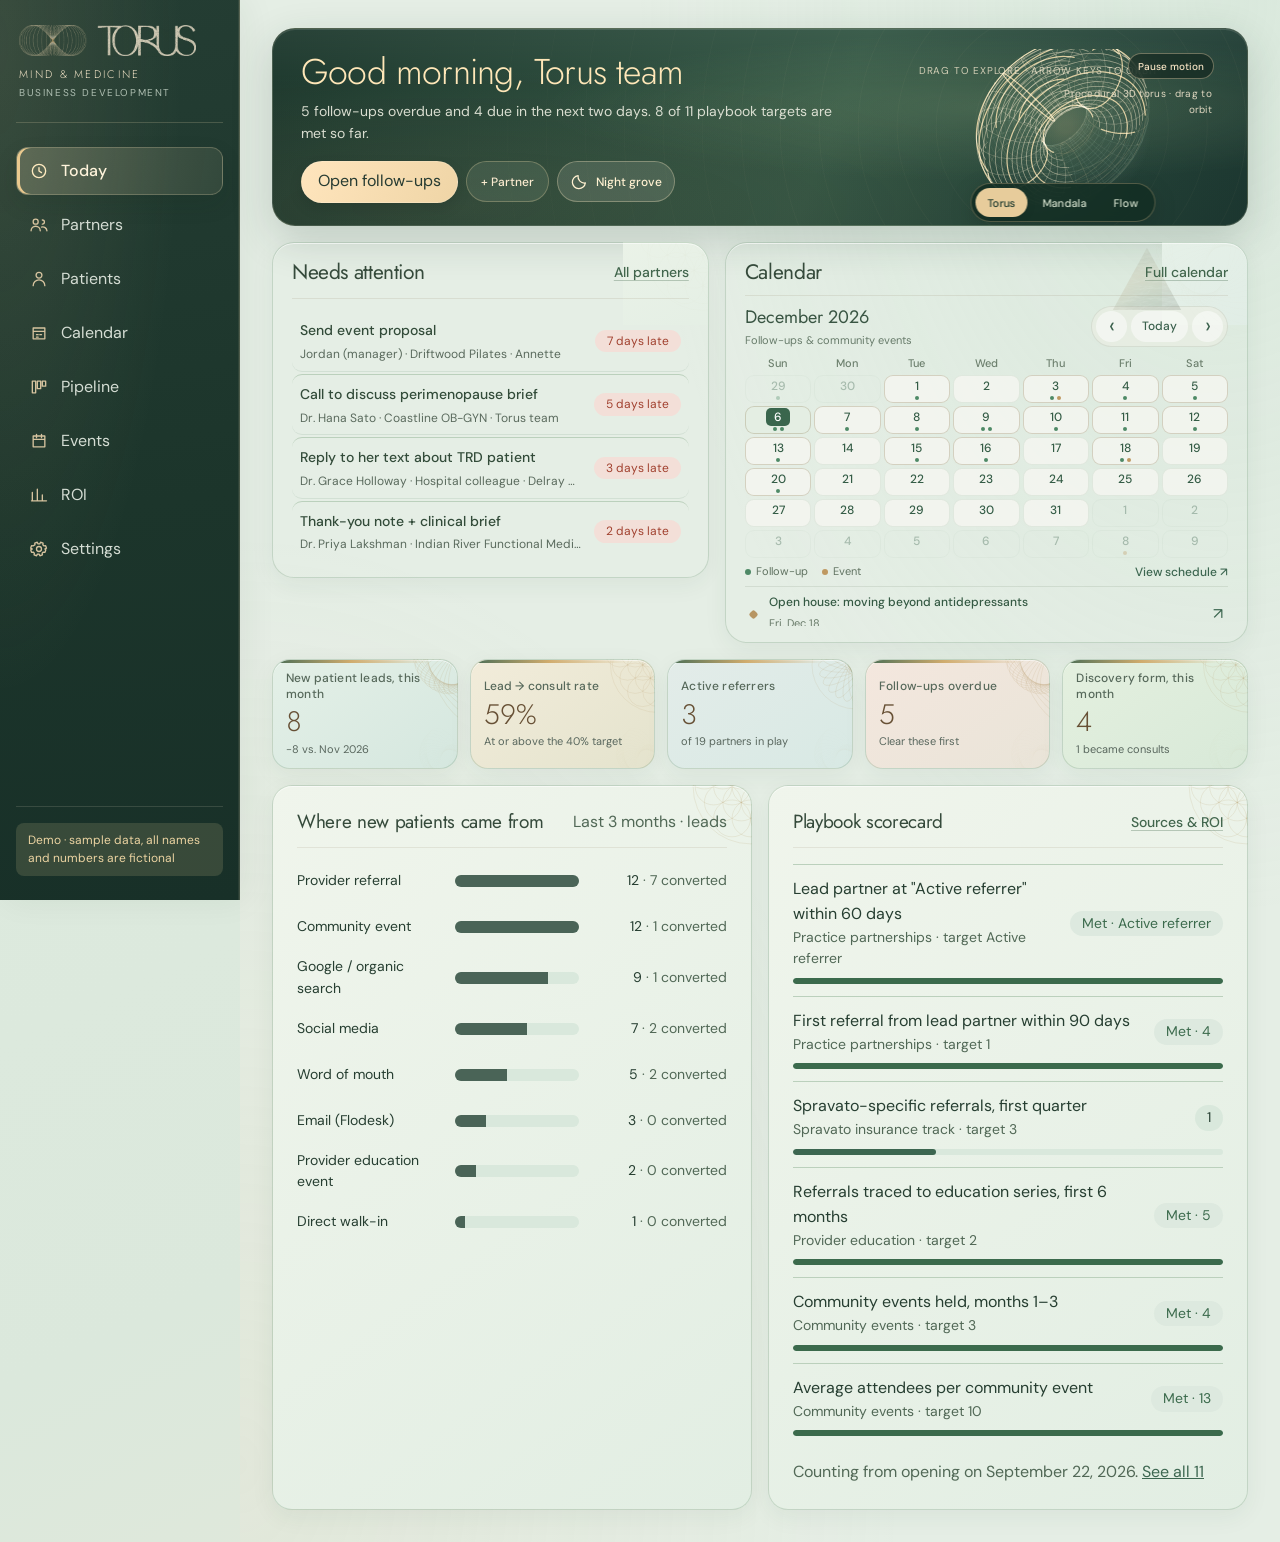
==== commit fe03f83d: "V5: repair top shell artifact, quiet sacred geometry, refine mandala and partner drawer" ====
--- a/dashboard/index.html
+++ b/dashboard/index.html
@@ -15,7 +15,9 @@
   <link rel="stylesheet" href="torus-visuals.css">
   <link rel="stylesheet" href="brand-polish.css">
   <link rel="stylesheet" href="today-polish.css">
-  <link rel="stylesheet" href="experience-v3.css">\n  <link rel="stylesheet" href="experience-v4.css">
+  <link rel="stylesheet" href="experience-v3.css">
+  <link rel="stylesheet" href="experience-v4.css">
+  <link rel="stylesheet" href="experience-v5.css">
 </head>
 <body>
   <a class="skip" href="#main">Skip to content</a>
--- a/dashboard/experience-v5.css
+++ b/dashboard/experience-v5.css
@@ -0,0 +1,311 @@
+/* Torus Experience V5 — surgical finish
+   Fix browser-rendered stray markup, declutter sacred geometry, create a
+   polished mandala field, and improve Today / Partner form density.
+   All CRM logic, palette identity and original Torus modes are preserved. */
+
+/* A reliable top-edge app shell on every route. The actual 25px defect was
+   removed from index.html; this protects against future font/inline gaps. */
+html[data-theme="torus"] body { margin:0; padding:0; }
+html[data-theme="torus"] .app { margin:0; padding:0; min-height:100dvh; }
+@media(min-width:861px){html[data-theme="torus"] .side { top:0; }}
+@media(max-width:860px){html[data-theme="torus"] .side { top:auto;bottom:0;height:auto; }}
+html[data-theme="torus"] .brand-identity { transform-origin:30% 50%; }
+
+/* Geometry is a signature accent, never a wallpaper. The original card
+   gradient remains; backgrounds do not tile across entire data surfaces. */
+html[data-theme="torus"] .card:not(.welcome) {
+ background-repeat:no-repeat,no-repeat!important;
+ background-size:150px 150px,cover!important;
+ background-position:calc(100% + 65px) -68px,center!important;
+}
+html[data-theme="torus"] .today-workspace { align-items:start; }
+html[data-theme="torus"] .today-workspace > .card {
+ align-self:start; min-height:0;height:auto; overflow:hidden;
+}
+html[data-theme="torus"] .today-focus .rows {flex:initial;}
+html[data-theme="torus"][data-appearance="light"] .today-focus {
+ background-image:linear-gradient(153deg,#edf4e9,#e3eee4)!important;
+}
+html[data-theme="torus"][data-appearance="light"] .today-mini-calendar {
+ background-image:linear-gradient(145deg,#e8f2e9,#dfece5)!important;
+}
+html[data-theme="torus"][data-appearance="dark"] .today-focus,
+html[data-theme="torus"][data-appearance="dark"] .today-mini-calendar {
+ background-image:linear-gradient(151deg,#28473a,#203c31)!important;
+}
+html[data-theme="torus"] .today-focus::before {
+ opacity:.095!important;
+ background-size:140px 140px;
+ right:-80px;top:-73px;
+}
+html[data-theme="torus"] .today-mini-calendar::before { opacity:.14!important; }
+html[data-theme="torus"] .today-mini-calendar::after { opacity:.055!important; }
+html[data-theme="torus"] .today-workspace>.card::after { pointer-events:none; }
+html[data-theme="torus"] .today-kpis .kpi {
+ background-repeat:no-repeat,no-repeat!important;
+ background-size:120px 120px,cover!important;
+ background-position:calc(100% + 64px) -55px,center!important;
+}
+html[data-theme="torus"] .today-kpis .kpi::after { opacity:.12!important; }
+html[data-theme="torus"] .today-insights .card,
+html[data-theme="torus"] .settings-card,
+html[data-theme="torus"] .roi-overview > .card {
+ background-repeat:no-repeat,no-repeat!important;
+ background-size:145px 145px,cover!important;
+ background-position:calc(100% + 72px) -72px,center!important;
+}
+
+/* Calm spaces: do not force Needs attention to grow to the calendar height.
+   A selected date should unfold into concise content, not empty card area. */
+html[data-theme="torus"] .today-mini-calendar .card-head,
+html[data-theme="torus"] .today-focus .card-head {position:relative;z-index:1;}
+html[data-theme="torus"] .today-mini-calendar .today-upcoming {align-content:start;}
+html[data-theme="torus"] .today-mini-calendar:has(.today-mini-popover) .today-upcoming {display:none;}
+html[data-theme="torus"] .today-mini-popover {
+ position:relative;z-index:2;
+ margin-top:8px;
+ padding:11px 12px;
+ border-radius:13px;
+ background:linear-gradient(135deg,rgba(228,242,230,.98),rgba(214,232,221,.98));
+}
+html[data-theme="torus"] .today-mini-pop-rows {max-height:108px;overflow:auto;margin:5px 0;}
+html[data-theme="torus"] .today-mini-pop-head h3 {font-size:17px;}
+html[data-theme="torus"] .today-mini-pop-row {padding:7px;}
+html[data-theme="torus"] .today-mini-pop-row button {min-height:30px;}
+html[data-theme="torus"] .today-mini-new-event {min-height:34px;}
+html[data-theme="torus"][data-appearance="dark"] .today-mini-popover {
+ background:linear-gradient(145deg,#284b3b,#294c3d);
+ border-color:#66876b;
+}
+/* Muted row dividers improve scanning without repeating sacred geometry. */
+html[data-theme="torus"] .today-focus .row {border-bottom:1px solid rgba(83,131,99,.13);}
+html[data-theme="torus"] .today-focus .row:last-child {border-bottom:0;}
+html[data-theme="torus"][data-appearance="dark"] .today-focus .row {border-color:rgba(164,194,160,.15);}
+
+/* Mandala: remove the busy photographic backdrop. A clean, tone-matched green
+   atmosphere, soft luminous center and polished edge retain all 3D motion.
+   Separate light/dark color balance, neither uses a blurry repeating photo. */
+html[data-theme="torus"] .torus-field[data-geometry-mode="flower"] {
+ isolation:isolate;
+ border:1px solid rgba(174,204,164,.22);
+ border-radius:17px;
+ background-image:
+   radial-gradient(ellipse at 55% 47%,rgba(178,212,178,.23) 0%,rgba(107,160,121,.075) 31%,transparent 65%),
+   radial-gradient(ellipse at 90% 8%,rgba(207,175,112,.17),transparent 47%),
+   linear-gradient(128deg,#1c4334 4%,#2c5846 56%,#1a3c31 100%)!important;
+ background-size:cover,cover,cover!important;
+ background-position:center!important;
+ background-repeat:no-repeat!important;
+ box-shadow:inset 0 0 0 1px rgba(227,235,200,.04),
+            inset 0 0 42px rgba(4,28,17,.20),
+            0 11px 26px rgba(9,33,21,.18);
+ transition:background-color .28s ease,box-shadow .28s ease,border-color .28s ease;
+}
+html[data-theme="torus"] .torus-field[data-geometry-mode="flower"]::before {
+ content:"";
+ pointer-events:none;
+ position:absolute;inset:10% 11%;
+ z-index:-1;
+ border-radius:50%;
+ background:radial-gradient(ellipse at 50% 50%,rgba(240,222,154,.14),transparent 62%);
+ filter:blur(16px);
+}
+html[data-theme="torus"] .torus-field[data-geometry-mode="flower"] .torus-field__canvas {
+ position:relative;z-index:1;
+ filter:drop-shadow(0 0 5px rgba(246,221,154,.23));
+}
+html[data-theme="torus"][data-appearance="light"] .torus-field[data-geometry-mode="flower"] {
+ background-image:
+   radial-gradient(ellipse at 51% 47%,rgba(193,225,185,.27),transparent 55%),
+   radial-gradient(ellipse at 88% 8%,rgba(222,189,132,.16),transparent 48%),
+   linear-gradient(132deg,#315d48,#396a52 49%,#214736 100%)!important;
+ border-color:rgba(225,218,175,.26);
+}
+html[data-theme="torus"][data-appearance="dark"] .torus-field[data-geometry-mode="flower"] {
+ background-image:
+   radial-gradient(ellipse at 52% 48%,rgba(124,179,128,.22),transparent 55%),
+   radial-gradient(ellipse at 17% 10%,rgba(196,158,96,.11),transparent 49%),
+   linear-gradient(130deg,#112e24,#214837 48%,#132f26 100%)!important;
+ border-color:rgba(149,185,145,.24);
+}
+html[data-theme="torus"] .torus-field[data-geometry-mode="torus"] {
+ border-radius:17px;
+ background:transparent;
+ box-shadow:none;
+}
+
+/* Partner drawer — an editorial operations form rather than an unstructured
+   stack of fields. CSS and semantic fieldsets only; existing validation and
+   submit actions are unchanged. */
+html[data-theme="torus"] .drawer {
+ background:rgba(12,31,22,.47);
+ backdrop-filter:blur(5px);
+ -webkit-backdrop-filter:blur(5px);
+}
+html[data-theme="torus"] .drawer-panel[data-panel-type="partner"] {
+ width:min(100%,535px);
+ padding:24px;
+ gap:0;
+ background:linear-gradient(154deg,#eaf3e8,#e0ece3 65%,#eaf1e8);
+ border-left:1px solid rgba(140,171,140,.35);
+ box-shadow:-16px 0 50px rgba(7,34,20,.17);
+ scrollbar-gutter:stable;
+}
+html[data-theme="torus"] .partner-drawer-head {
+ position:sticky;top:-24px;z-index:3;
+ margin:-24px -24px 20px;
+ padding:24px 25px 18px;
+ background:linear-gradient(115deg,rgba(222,237,220,.98),rgba(235,245,228,.97));
+ border-bottom:1px solid rgba(99,143,104,.21);
+ backdrop-filter:blur(15px);-webkit-backdrop-filter:blur(15px);
+}
+html[data-theme="torus"] .partner-drawer-head::after {
+ content:"";pointer-events:none;position:absolute;
+ width:75px;height:75px;right:5px;top:2px;
+ background:url("assets/geometry-orbits.svg") center/contain no-repeat;
+ opacity:.09;
+}
+html[data-theme="torus"] .partner-drawer-kicker {
+ display:flex;align-items:center;gap:7px;
+ color:#65816b;font:600 10px/1.4 var(--font-sans);
+ letter-spacing:.13em;text-transform:uppercase;
+ margin-bottom:9px;
+}
+html[data-theme="torus"] .partner-drawer-dot {
+ display:block;flex:none;width:6px;height:6px;
+ border-radius:50%;background:#ba9e6d;
+ box-shadow:0 0 0 3px rgba(185,155,98,.13);
+}
+html[data-theme="torus"] .partner-drawer-head h2 {
+ margin:0 0 7px;
+ color:#315b42;
+ font:300 clamp(25px,2vw,31px)/1.15 var(--font-display);
+ letter-spacing:-.025em;
+}
+html[data-theme="torus"] .partner-drawer-head p {
+ color:#617663;font-size:12px;line-height:1.55;
+ max-width:50ch;
+}
+html[data-theme="torus"] .partner-form {
+ display:grid;grid-template-columns:minmax(0,1fr);
+ gap:16px;align-content:start;
+}
+html[data-theme="torus"] .partner-form-section {
+ grid-column:1/-1;min-width:0;
+ margin:0;padding:14px 15px 17px;
+ border:1px solid rgba(97,135,102,.24);
+ border-radius:16px;
+ background:linear-gradient(155deg,rgba(248,251,243,.78),rgba(234,241,231,.75));
+ box-shadow:0 3px 14px rgba(39,66,49,.045),inset 0 1px 0 rgba(255,255,255,.65);
+}
+html[data-theme="torus"] .partner-form-section legend {
+ padding:0 8px;
+ color:#42694b;
+ font:600 12px/1.5 var(--font-sans);
+}
+html[data-theme="torus"] .partner-form-section legend span {
+ font-size:11px;font-weight:500;color:#a28955;margin-right:7px;
+}
+html[data-theme="torus"] .partner-field-grid {
+ display:grid;grid-template-columns:repeat(2,minmax(0,1fr));
+ gap:15px 13px;align-items:start;
+}
+html[data-theme="torus"] .partner-field-grid>.full {grid-column:1/-1;}
+html[data-theme="torus"] .partner-field-grid .field-label {
+ min-width:0;display:grid;gap:6px;
+ color:#4a6652;
+ font-size:12px;line-height:1.35;font-weight:500;
+}
+html[data-theme="torus"] .partner-field-grid .field {
+ min-height:43px;border-radius:11px;
+ border:1px solid #acc6b0;
+ background:#f7faf3;
+ color:#2c4836;
+ padding-inline:12px;
+ transition:border-color .18s,background-color .18s,box-shadow .18s;
+}
+html[data-theme="torus"] .partner-field-grid .field:hover {border-color:#7faba0;}
+html[data-theme="torus"] .partner-field-grid .field:focus-visible {
+ outline:none;border-color:#4e8b61;
+ box-shadow:0 0 0 3px rgba(95,160,113,.17);
+}
+html[data-theme="torus"] .partner-field-grid select.field {
+ padding-right:8px;text-overflow:ellipsis;
+}
+html[data-theme="torus"] .partner-form-submit {
+ grid-column:1/-1;
+ position:sticky;bottom:-24px;z-index:3;
+ margin:0 -24px -24px;
+ padding:16px 24px 20px;
+ background:linear-gradient(180deg,rgba(227,239,224,.94),rgba(218,233,221,.99));
+ border-top:1px solid rgba(112,152,116,.22);
+ backdrop-filter:blur(14px);-webkit-backdrop-filter:blur(14px);
+}
+html[data-theme="torus"] .partner-form-submit .top-actions {
+ display:flex;gap:9px;align-items:center;justify-content:flex-end;
+ width:100%;max-width:none;margin:0;
+}
+html[data-theme="torus"] .partner-form-submit .btn {
+ min-height:44px;padding:0 19px;border-radius:13px;
+ font-size:13px;
+}
+html[data-theme="torus"] .partner-form-submit .btn.primary {order:2;}
+html[data-theme="torus"] .partner-form-submit .btn:not(.primary) {order:1;}
+html[data-theme="torus"][data-appearance="dark"] .drawer-panel[data-panel-type="partner"] {
+ background:linear-gradient(153deg,#193b2c,#173329 72%,#1d4030);
+ border-left-color:#57735c;
+}
+html[data-theme="torus"][data-appearance="dark"] .partner-drawer-head {
+ background:linear-gradient(117deg,rgba(33,72,51,.98),rgba(31,64,46,.98));
+ border-bottom-color:#52765a;
+}
+html[data-theme="torus"][data-appearance="dark"] .partner-drawer-kicker,
+html[data-theme="torus"][data-appearance="dark"] .partner-drawer-head p {color:#bed5bc;}
+html[data-theme="torus"][data-appearance="dark"] .partner-drawer-head h2 {color:#f3dfbb;}
+html[data-theme="torus"][data-appearance="dark"] .partner-form-section {
+ background:linear-gradient(155deg,#274b38,#214231);
+ border-color:#4d7557;
+ box-shadow:0 3px 13px rgba(0,0,0,.12);
+}
+html[data-theme="torus"][data-appearance="dark"] .partner-form-section legend {color:#efd5a7;}
+html[data-theme="torus"][data-appearance="dark"] .partner-form-section legend span {color:#b6d0ac;}
+html[data-theme="torus"][data-appearance="dark"] .partner-field-grid .field-label {color:#c8ddc8;}
+html[data-theme="torus"][data-appearance="dark"] .partner-field-grid .field {
+ background:#17392a;color:#f1ead8;border-color:#5b8164;
+}
+html[data-theme="torus"][data-appearance="dark"] .partner-field-grid .field:hover {border-color:#92b391;}
+html[data-theme="torus"][data-appearance="dark"] .partner-field-grid .field:focus-visible {
+ border-color:#d0be8b;box-shadow:0 0 0 3px rgba(207,195,137,.20);
+}
+html[data-theme="torus"][data-appearance="dark"] .partner-form-submit {
+ background:linear-gradient(180deg,rgba(26,61,42,.96),rgba(21,53,36,.99));
+ border-color:#56785d;
+}
+html[data-theme="torus"][data-appearance="dark"] .partner-form-submit .btn:not(.primary) {
+ background:#2e5540;color:#f3e6ce;border-color:#6d946f;
+}
+@media(max-width:480px){
+ html[data-theme="torus"] .drawer-panel[data-panel-type="partner"] {width:100%;padding:15px;}
+ html[data-theme="torus"] .partner-drawer-head {margin:-15px -15px 15px;padding:18px 18px 15px;top:-15px;}
+ html[data-theme="torus"] .partner-form-section {padding:13px 12px 15px;}
+ html[data-theme="torus"] .partner-field-grid {grid-template-columns:1fr;gap:12px;}
+ html[data-theme="torus"] .partner-form-submit {bottom:-15px;margin:0 -15px -15px;padding:12px 15px 14px;}
+}
+@media(prefers-reduced-motion:reduce){
+ html[data-theme="torus"] .today-mini-popover,
+ html[data-theme="torus"] .partner-field-grid .field,
+ html[data-theme="torus"] .torus-field[data-geometry-mode="flower"] {
+  transition:none!important;animation:none!important;transform:none!important;
+ }
+}
+
+
+/* The Mandala mode already has labelled controls; avoid captions crossing
+   over the fine loops. Accessibility names remain on real controls. */
+html[data-theme="torus"] .torus-field[data-geometry-mode="flower"] .geometry-caption,
+html[data-theme="torus"] .torus-field[data-geometry-mode="flower"] .torus-field__attribution {opacity:0;pointer-events:none;}
+@media(max-width:860px){
+ html { scroll-padding-bottom:94px; }
+ html[data-theme="torus"] .torus-field__toolbar { scroll-margin-bottom:100px; }
+ html[data-theme="torus"] .torus-field__mode { scroll-margin-bottom:100px; }
+}
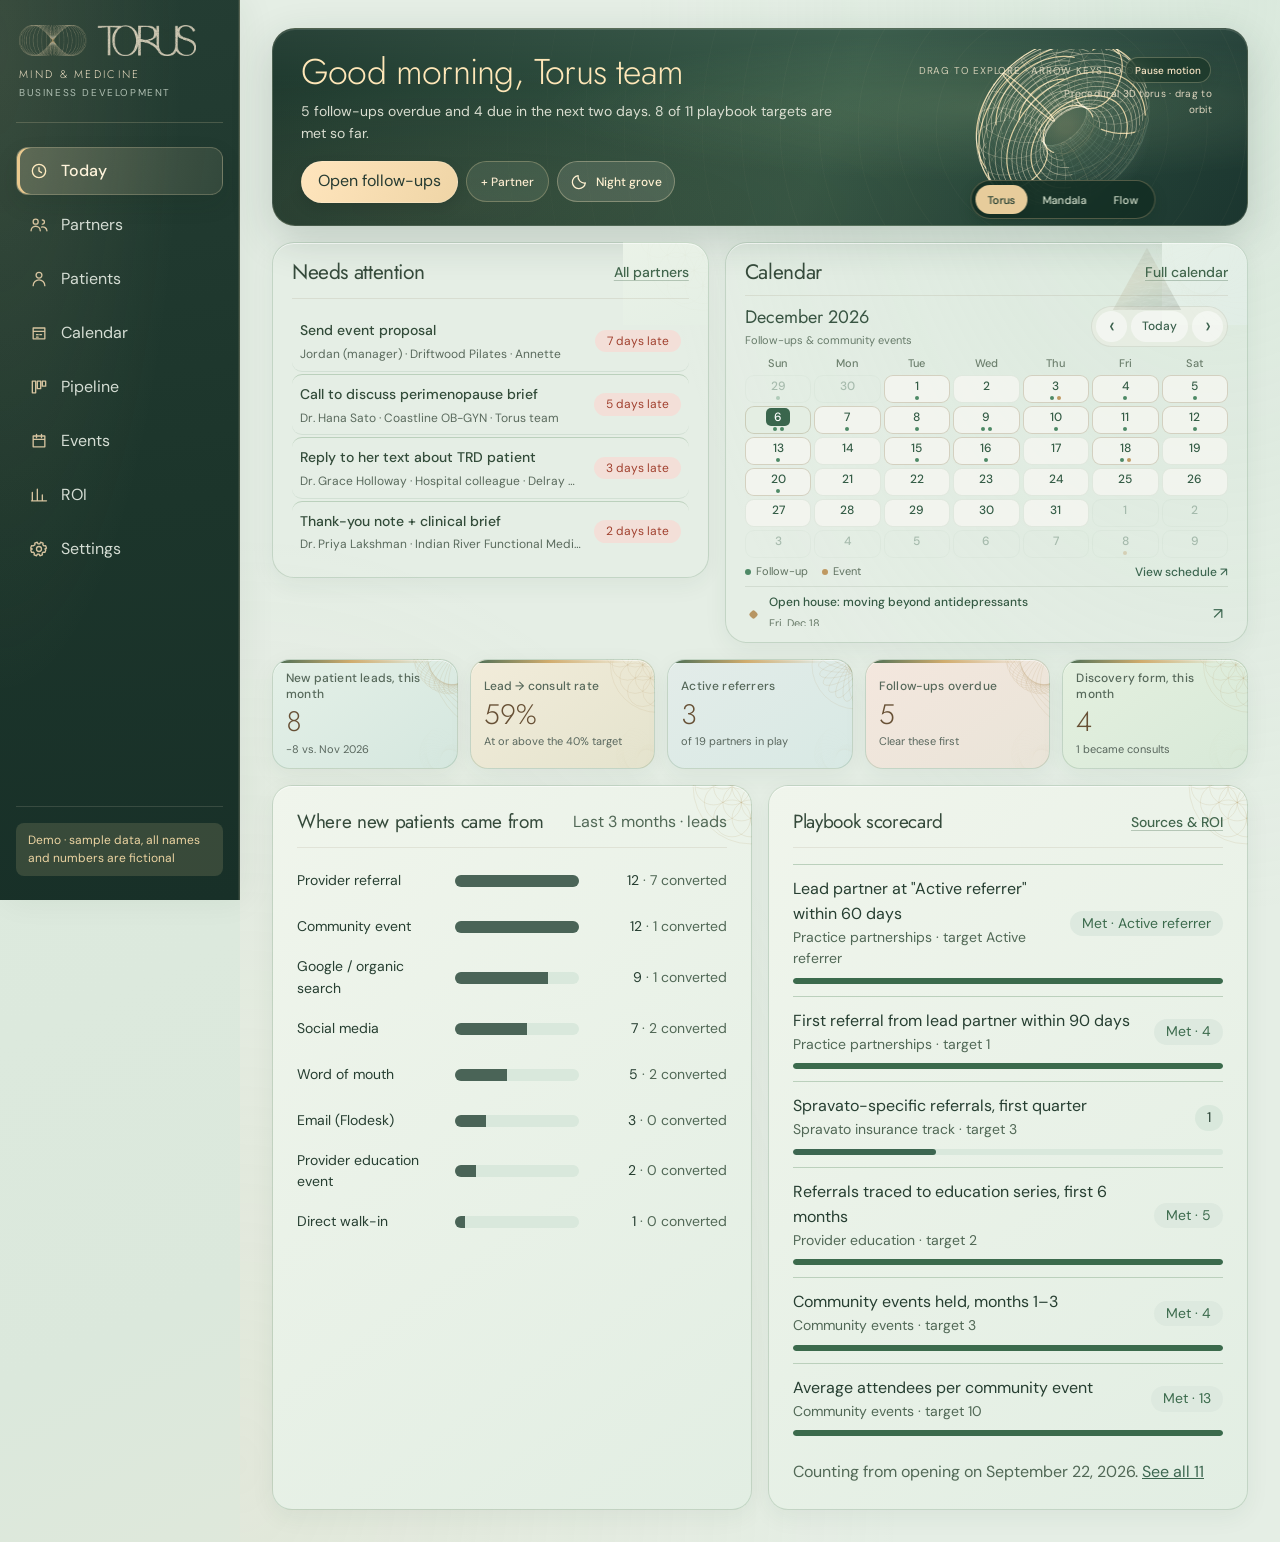
==== commit 761e0b7c: "V6: calendar month controls and in-place appointment summaries, event scheduling and operational set" ====
--- a/dashboard/index.html
+++ b/dashboard/index.html
@@ -18,6 +18,7 @@
   <link rel="stylesheet" href="experience-v3.css">
   <link rel="stylesheet" href="experience-v4.css">
   <link rel="stylesheet" href="experience-v5.css">
+  <link rel="stylesheet" href="experience-v6.css">
 </head>
 <body>
   <a class="skip" href="#main">Skip to content</a>
--- a/dashboard/experience-v6.css
+++ b/dashboard/experience-v6.css
@@ -0,0 +1,356 @@
+/* Torus Experience V6 — deliberate interactive calendar + usable operations settings.
+   Additive styling: preserve geometry, torus, brand palette and approved V5 surfaces. */
+
+/* Mandala uses the same unboxed hero surface as Torus. No green inset,
+   filter pane, border, inner vignette or tinted rectangular photograph. */
+html[data-theme="torus"] .welcome .torus-field[data-geometry-mode="flower"] {
+ background:none!important;background-image:none!important;
+ border:0!important;border-radius:0!important;box-shadow:none!important;
+ filter:none!important;isolation:auto!important;outline-offset:4px;
+}
+html[data-theme="torus"] .welcome .torus-field[data-geometry-mode="flower"]::before {
+ content:none!important;display:none!important;
+}
+html[data-theme="torus"] .welcome .torus-field[data-geometry-mode="flower"] .torus-field__canvas {
+ filter:drop-shadow(0 0 8px rgba(232,212,159,.20))!important;
+}
+html[data-theme="torus"] .welcome .torus-field .torus-field__motion-toggle {
+ right:8px;top:8px;bottom:auto;
+ background:rgba(22,51,36,.60);border-color:rgba(238,224,188,.28);
+ box-shadow:0 4px 15px rgba(9,32,23,.08);
+}
+html[data-theme="torus"] .welcome .torus-field__toolbar {
+ bottom:-14px;box-shadow:0 6px 14px rgba(12,42,27,.18);
+}
+html[data-theme="torus"][data-appearance="light"] .welcome .torus-field[data-geometry-mode="flower"] .torus-field__canvas {
+ filter:drop-shadow(0 0 10px rgba(255,223,153,.19))!important;
+}
+html[data-theme="torus"][data-appearance="dark"] .welcome .torus-field[data-geometry-mode="flower"] .torus-field__canvas {
+ filter:drop-shadow(0 0 8px rgba(221,197,132,.22))!important;
+}
+
+/* Month navigation immediately above grid, easy to discover and press. */
+html[data-theme="torus"] .cal-period-bar {
+ display:grid;grid-template-columns:minmax(0,1fr) auto minmax(0,1fr);
+ align-items:center;gap:10px;
+ min-height:61px;padding:8px 12px;
+ background:linear-gradient(105deg,rgba(215,235,215,.85),rgba(238,246,234,.93));
+ border-bottom:1px solid rgba(117,154,116,.20);
+}
+html[data-theme="torus"] .cal-period-bar strong {
+ font:500 clamp(14px,1.55vw,18px)/1.2 var(--font-display);
+ white-space:nowrap;color:#345a43;text-align:center;
+}
+html[data-theme="torus"] .cal-period-bar button {
+ min-height:40px;justify-self:start;display:inline-flex;align-items:center;
+ justify-content:center;gap:9px;padding:0 14px;
+ border:1px solid rgba(111,154,117,.33);
+ background:rgba(248,251,243,.90);
+ color:#325e42;font:500 12px var(--font-sans);
+ border-radius:11px;cursor:pointer;
+ transition:background .2s,box-shadow .2s;
+}
+html[data-theme="torus"] .cal-period-bar button:last-child {justify-self:end;}
+html[data-theme="torus"] .cal-period-bar button:hover {background:#d2e6d3;box-shadow:0 4px 12px rgba(32,68,41,.08);}
+html[data-theme="torus"] .cal-period-bar button:focus-visible {outline:2px solid #638d68;outline-offset:2px;}
+html[data-theme="torus"] .cal-month-panel {overflow:hidden;}
+html[data-theme="torus"][data-appearance="dark"] .cal-period-bar {
+ background:linear-gradient(106deg,#284b3a,#305341);
+ border-color:#4b7057;
+}
+html[data-theme="torus"][data-appearance="dark"] .cal-period-bar strong {color:#f4e3bf;}
+html[data-theme="torus"][data-appearance="dark"] .cal-period-bar button {
+ background:#335c45;border-color:#66856a;color:#f6e6c6;
+}
+html[data-theme="torus"][data-appearance="dark"] .cal-period-bar button:hover {background:#427154;}
+@media(max-width:640px){
+ html[data-theme="torus"] .cal-period-bar {min-height:56px;padding:8px;gap:4px;}
+ html[data-theme="torus"] .cal-period-bar button {font-size:16px;min-width:40px;padding:0 8px;}
+ html[data-theme="torus"] .cal-period-bar button span {display:none;}
+ html[data-theme="torus"] .cal-period-bar strong {font-size:15px;}
+}
+/* Calendar entries now behave as buttons that display an on-page summary. */
+html[data-theme="torus"] .cal-chip,
+html[data-theme="torus"] .cal-entry-link {
+ cursor:pointer;text-align:left;font:inherit;
+}
+html[data-theme="torus"] .cal-chip {
+ width:100%;min-width:0;display:flex;gap:5px;align-items:center;
+ border:1px solid transparent;max-width:100%;
+}
+html[data-theme="torus"] .cal-chip:hover {filter:brightness(.95);box-shadow:inset 0 0 0 1px rgba(91,143,107,.28);}
+html[data-theme="torus"] .cal-entry-link {
+ padding:3px 0;border:0;background:transparent;display:block;
+ color:#365a43;font-weight:600;max-width:100%;
+ white-space:normal;overflow-wrap:anywhere;line-height:1.4;
+}
+html[data-theme="torus"] .cal-entry-link:hover {text-decoration:underline;text-underline-offset:3px;}
+html[data-theme="torus"] .cal-entry-link:focus-visible {outline:2px solid var(--focus);outline-offset:2px;}
+html[data-theme="torus"] .cal-record-summary {display:grid;align-content:start;gap:12px;min-width:0;}
+html[data-theme="torus"] .cal-record-top {display:flex;align-items:center;justify-content:space-between;gap:8px;}
+html[data-theme="torus"] .cal-record-type {
+ padding:5px 10px;background:rgba(114,157,120,.16);
+ border-radius:999px;font-size:10px;letter-spacing:.07em;
+ font-weight:600;color:#446b4d;text-transform:uppercase;
+}
+html[data-theme="torus"] .cal-record-back {
+ min-width:35px;height:35px;cursor:pointer;
+ border:1px solid #b4cbb3;border-radius:10px;
+ background:#e3eee3;color:#436c51;font-size:22px;
+}
+html[data-theme="torus"] .cal-record-summary h3 {
+ font:400 clamp(20px,1.7vw,26px)/1.16 var(--font-display);
+ color:#365e42;overflow-wrap:anywhere;
+}
+html[data-theme="torus"] .cal-record-intro {
+ color:#55705a;line-height:1.5;white-space:pre-line;
+ font-size:12px;overflow-wrap:anywhere;
+}
+html[data-theme="torus"] .cal-record-facts {display:grid;gap:0;margin:2px 0 0;}
+html[data-theme="torus"] .cal-record-facts>div {
+ display:grid;gap:3px;padding:9px 0;
+ border-top:1px solid rgba(106,149,117,.22);min-width:0;
+}
+html[data-theme="torus"] .cal-record-facts dt {
+ font-size:10px;letter-spacing:.07em;text-transform:uppercase;
+ color:#708773;font-weight:600;
+}
+html[data-theme="torus"] .cal-record-facts dd {
+ margin:0;color:#365e43;font:500 12px/1.45 var(--font-sans);
+ overflow-wrap:anywhere;
+}
+html[data-theme="torus"] .cal-record-actions {display:grid;gap:9px;}
+html[data-theme="torus"] .cal-record-actions .btn {width:100%;border-radius:11px;}
+html[data-theme="torus"] .cal-record-link {
+ display:inline-flex;justify-content:center;align-items:center;
+ min-height:38px;border:1px solid rgba(96,134,99,.32);border-radius:11px;
+ text-align:center;text-decoration:none;color:#2d5b43;
+ font-size:12px;font-weight:600;background:rgba(241,248,234,.68);
+}
+html[data-theme="torus"] .cal-record-associated {font-size:11px;line-height:1.5;}
+html[data-theme="torus"] .cal-record-associated a {color:#42684d;}
+html[data-theme="torus"] .cal-day-list {overflow:visible;}
+html[data-theme="torus"][data-appearance="dark"] .cal-entry-link {color:#f0e2c7;}
+html[data-theme="torus"][data-appearance="dark"] .cal-record-summary h3 {color:#f2dfbd;}
+html[data-theme="torus"][data-appearance="dark"] .cal-record-type {background:#46684d;color:#f4e0b7;}
+html[data-theme="torus"][data-appearance="dark"] .cal-record-intro,
+html[data-theme="torus"][data-appearance="dark"] .cal-record-facts dt {color:#c2d9bf;}
+html[data-theme="torus"][data-appearance="dark"] .cal-record-facts dd {color:#f1ecd9;}
+html[data-theme="torus"][data-appearance="dark"] .cal-record-facts>div {border-color:#4c7054;}
+html[data-theme="torus"][data-appearance="dark"] .cal-record-back,
+html[data-theme="torus"][data-appearance="dark"] .cal-record-link {
+ background:#365c46;color:#f8e7c7;border-color:#698f6e;
+}
+/* One day agenda stays sticky enough for quick appointment inspection on desktop. */
+@media(min-width:1040px){
+ html[data-theme="torus"] .cal-day-panel {
+  align-self:start;max-height:calc(100vh - 78px);
+  overflow-y:auto;scrollbar-width:thin;
+ }
+}
+
+/* Styled event scheduling drawer, maintaining the original CRUD handlers. */
+html[data-theme="torus"] .drawer-panel[data-panel-type="event"] {
+ width:min(100%,555px);
+ padding:23px;display:grid;gap:0;align-content:start;
+ border-left:1px solid rgba(140,173,140,.35);
+ background:linear-gradient(154deg,#e8f2e7,#dfebe2 62%,#e8f1e7);
+ box-shadow:-15px 0 46px rgba(18,44,27,.19);scrollbar-gutter:stable;
+}
+html[data-theme="torus"] .event-drawer-head {
+ position:sticky;top:-23px;z-index:3;
+ padding:23px 24px 17px;margin:-23px -23px 19px;
+ background:linear-gradient(122deg,rgba(223,239,222,.98),rgba(237,247,233,.97));
+ border-bottom:1px solid rgba(117,155,117,.23);
+ backdrop-filter:blur(13px);
+}
+html[data-theme="torus"] .event-drawer-head::after {
+ content:"";position:absolute;right:10px;top:-4px;
+ width:74px;height:80px;
+ background:url("assets/geometry-orbits.svg") center/contain no-repeat;
+ opacity:.08;pointer-events:none;
+}
+html[data-theme="torus"] .event-drawer-kicker,
+html[data-theme="torus"] .settings-eyebrow {
+ text-transform:uppercase;letter-spacing:.11em;
+ font-size:10px;font-weight:600;color:#69856b;
+}
+html[data-theme="torus"] .event-drawer-head h2 {
+ font:300 clamp(26px,2.3vw,32px)/1.17 var(--font-display);
+ color:#345e42;margin:7px 0;
+}
+html[data-theme="torus"] .event-drawer-head p {
+ color:#607663;line-height:1.5;font-size:12px;max-width:44ch;
+}
+html[data-theme="torus"] .event-form {display:grid;grid-template-columns:minmax(0,1fr);gap:17px;}
+html[data-theme="torus"] .event-form-section {
+ min-width:0;margin:0;padding:15px 16px 17px;
+ border:1px solid rgba(109,148,113,.26);
+ border-radius:15px;
+ background:linear-gradient(148deg,rgba(245,251,241,.87),rgba(232,243,232,.83));
+ box-shadow:inset 0 1px 0 rgba(255,255,255,.72),0 4px 13px rgba(30,70,38,.04);
+}
+html[data-theme="torus"] .event-form-section legend {
+ padding:0 8px;color:#486c4d;font-size:12px;font-weight:700;
+}
+html[data-theme="torus"] .event-form-section legend span {color:#b39562;font-weight:500;margin-right:7px;}
+html[data-theme="torus"] .event-field-grid {display:grid;grid-template-columns:repeat(2,minmax(0,1fr));gap:13px;}
+html[data-theme="torus"] .event-field-grid .full {grid-column:1/-1;}
+html[data-theme="torus"] .event-field-grid .field-label {min-width:0;display:grid;gap:6px;color:#4e6654;font-size:12px;font-weight:500;}
+html[data-theme="torus"] .event-field-grid .field {min-height:42px;border-radius:11px;border-color:#abc5ae;background:#f6fbf3;color:#30513b;}
+html[data-theme="torus"] .event-field-grid .field:focus-visible {outline:2px solid #6c9f76;outline-offset:1px;}
+html[data-theme="torus"] .event-field-grid textarea.field {min-height:88px;padding:12px;resize:vertical;line-height:1.55;}
+html[data-theme="torus"] .event-field-grid .field-label small {font-weight:400;color:#748773;line-height:1.4;}
+html[data-theme="torus"] .event-section-note {font-size:11px;color:#738a76;margin:-2px 0 12px;}
+html[data-theme="torus"] .event-schema-notice {grid-column:1/-1;padding:12px;background:#e2eadb;border-radius:10px;border:1px solid #bbd0b9;font-size:11px;line-height:1.55;color:#56715b;}
+html[data-theme="torus"] .event-form-submit {
+ position:sticky;bottom:-23px;z-index:3;
+ margin:0 -23px -23px;padding:14px 23px 19px;
+ border-top:1px solid rgba(128,163,125,.25);
+ background:linear-gradient(180deg,rgba(229,241,227,.96),rgba(217,234,220,.98));
+ backdrop-filter:blur(12px);
+}
+html[data-theme="torus"] .event-form-submit .top-actions {justify-content:flex-end;width:100%;max-width:none;}
+html[data-theme="torus"] .event-form-submit .btn {border-radius:11px;min-height:43px;}
+html[data-theme="torus"][data-appearance="dark"] .drawer-panel[data-panel-type="event"] {
+ background:linear-gradient(145deg,#203d30,#17362a);border-color:#59765e;
+}
+html[data-theme="torus"][data-appearance="dark"] .event-drawer-head {
+ background:linear-gradient(115deg,#2a503c,#234634);border-color:#5d825e;
+}
+html[data-theme="torus"][data-appearance="dark"] .event-drawer-kicker,
+html[data-theme="torus"][data-appearance="dark"] .event-drawer-head p,
+html[data-theme="torus"][data-appearance="dark"] .event-section-note {color:#c3d8be;}
+html[data-theme="torus"][data-appearance="dark"] .event-drawer-head h2 {color:#f5dfbc;}
+html[data-theme="torus"][data-appearance="dark"] .event-form-section {
+ background:linear-gradient(150deg,#294c39,#234432);border-color:#50775b;box-shadow:none;
+}
+html[data-theme="torus"][data-appearance="dark"] .event-form-section legend {color:#f5e1ba;}
+html[data-theme="torus"][data-appearance="dark"] .event-field-grid .field-label {color:#d4e3cc;}
+html[data-theme="torus"][data-appearance="dark"] .event-field-grid .field {background:#18392b;color:#f1ecd9;border-color:#6d8e72;}
+html[data-theme="torus"][data-appearance="dark"] .event-field-grid .field-label small {color:#bfd1b9;}
+html[data-theme="torus"][data-appearance="dark"] .event-form-submit {background:#234635;border-color:#537459;}
+html[data-theme="torus"][data-appearance="dark"] .event-schema-notice {background:#31543e;color:#e1eaca;border-color:#6b8869;}
+
+/* Settings now has independent vertical stacks, so expanding a details group
+   never stretches its neighboring column or creates large row-height gaps. */
+html[data-theme="torus"] .settings-shell {display:grid;gap:17px;}
+html[data-theme="torus"] .settings-page-intro {
+ display:flex;align-items:center;justify-content:space-between;flex-wrap:wrap;gap:14px;
+ padding:23px 26px;border-radius:20px;border:1px solid rgba(102,145,108,.20);
+ background:linear-gradient(110deg,#e1eee3,#dcece1 68%,#e8efe1);
+ box-shadow:0 8px 27px rgba(34,78,42,.05);
+}
+html[data-theme="torus"] .settings-page-intro h2 {
+ font:300 clamp(25px,2.5vw,32px)/1.2 var(--font-display);
+ color:#3c5946;margin:4px 0 6px;
+}
+html[data-theme="torus"] .settings-page-intro p {font-size:12px;color:#607764;}
+html[data-theme="torus"] .settings-columns {
+ display:grid;grid-template-columns:repeat(2,minmax(0,1fr));
+ gap:17px;align-items:start;
+}
+html[data-theme="torus"] .settings-column {display:flex;flex-direction:column;min-width:0;gap:17px;}
+html[data-theme="torus"] .settings-column>.settings-card {
+ width:100%;margin:0;min-height:0;height:auto;overflow:visible;
+ align-self:start;padding:21px;
+ background-image:linear-gradient(145deg,#f0f6ed,#e5f0e5)!important;
+}
+html[data-theme="torus"] .settings-section-head {display:grid;gap:4px;margin-bottom:10px;}
+html[data-theme="torus"] .settings-section-head h2 {font:400 20px var(--font-display);}
+html[data-theme="torus"] .settings-control-list {display:grid;gap:14px;margin-top:18px;}
+html[data-theme="torus"] .settings-control-list .field-label {font-size:12px;display:grid;gap:6px;}
+html[data-theme="torus"] .settings-control-list select.field {min-height:43px;background:#eff8ed;}
+html[data-theme="torus"] .settings-card-actions {
+ margin-top:17px;display:flex;align-items:center;gap:9px;flex-wrap:wrap;
+ border-top:1px solid rgba(112,152,113,.17);padding-top:13px;
+}
+html[data-theme="torus"] .settings-autosave {font-size:11px;color:#67816a;line-height:1.5;}
+html[data-theme="torus"] .settings-integration {
+ display:flex;align-items:center;justify-content:space-between;gap:12px;
+ padding:13px 0;border-top:1px solid rgba(106,145,110,.19);
+ min-width:0;
+}
+html[data-theme="torus"] .settings-integration>span:first-child {display:grid;gap:4px;min-width:0;flex:1;}
+html[data-theme="torus"] .settings-integration b {color:#355c43;font-size:13px;font-weight:600;}
+html[data-theme="torus"] .settings-integration small {color:#647c67;font-size:11px;line-height:1.45;}
+html[data-theme="torus"] .settings-integration .btn {flex:none;font-size:11px;min-height:37px;padding:0 11px;}
+html[data-theme="torus"] .settings-status {
+ flex:none;display:inline-flex;align-items:center;padding:6px 10px;
+ background:#dce9dc;color:#466e50;border-radius:999px;
+ font:600 10px var(--font-sans);letter-spacing:.03em;
+}
+html[data-theme="torus"] .settings-status.online {background:#d3e9d4;color:#326743;}
+html[data-theme="torus"] .settings-status.demo {background:#ebe5d4;color:#806a43;}
+html[data-theme="torus"] .settings-privacy-note {
+ border-top:1px solid rgba(107,146,109,.19);padding-top:13px!important;
+ color:#667d65;font-size:11px!important;line-height:1.6;
+}
+html[data-theme="torus"] .settings-links {display:grid;grid-template-columns:repeat(2,minmax(0,1fr));gap:8px;}
+html[data-theme="torus"] .settings-links a {
+ min-height:44px;display:flex;justify-content:space-between;align-items:center;gap:8px;
+ padding:10px 12px;border-radius:11px;border:1px solid rgba(114,147,113,.25);
+ background:#e6f1e5;color:#3d694a;text-decoration:none;font-size:12px;font-weight:600;
+}
+html[data-theme="torus"] .settings-links a:hover {background:#d5e9d7;}
+html[data-theme="torus"] .settings-column .settings-tokens {
+ max-height:235px;overflow-y:auto;scrollbar-width:thin;
+}
+html[data-theme="torus"] .settings-choice {min-width:0;}
+html[data-theme="torus"][data-appearance="dark"] .settings-page-intro {
+ background:linear-gradient(120deg,#294b39,#244533);border-color:#54765a;
+}
+html[data-theme="torus"][data-appearance="dark"] .settings-page-intro h2 {color:#f1ddba;}
+html[data-theme="torus"][data-appearance="dark"] .settings-page-intro p,
+html[data-theme="torus"][data-appearance="dark"] .settings-autosave {color:#c0d5c1;}
+html[data-theme="torus"][data-appearance="dark"] .settings-column>.settings-card {
+ background-image:linear-gradient(145deg,#274a38,#203d31)!important;
+ border-color:#4e7254;
+}
+html[data-theme="torus"][data-appearance="dark"] .settings-integration {border-color:#4b6b52;}
+html[data-theme="torus"][data-appearance="dark"] .settings-integration b {color:#f2e5c7;}
+html[data-theme="torus"][data-appearance="dark"] .settings-integration small,
+html[data-theme="torus"][data-appearance="dark"] .settings-privacy-note {color:#c1d3bd;}
+html[data-theme="torus"][data-appearance="dark"] .settings-status {background:#446c4f;color:#f0e6c8;}
+html[data-theme="torus"][data-appearance="dark"] .settings-status.demo {background:#6c5a3f;color:#f1dec3;}
+html[data-theme="torus"][data-appearance="dark"] .settings-links a {
+ background:#315540;color:#f5e5c7;border-color:#5c7e60;
+}
+html[data-theme="torus"][data-appearance="dark"] .settings-links a:hover {background:#3b654b;}
+html[data-theme="torus"][data-appearance="dark"] .settings-control-list select.field {background:#1e4130;color:#f4edd8;border-color:#648469;}
+@media(max-width:1000px){
+ html[data-theme="torus"] .settings-columns {grid-template-columns:1fr;}
+}
+@media(max-width:580px){
+ html[data-theme="torus"] .settings-page-intro {padding:17px;}
+ html[data-theme="torus"] .settings-column>.settings-card {padding:17px;}
+ html[data-theme="torus"] .settings-integration {flex-wrap:wrap;}
+ html[data-theme="torus"] .settings-links {grid-template-columns:1fr;}
+}
+
+/* Persisted per-device compact density for busy CRM days; standard is default. */
+html[data-theme="torus"][data-density="compact"] .today-workspace .card {padding-block:12px;}
+html[data-theme="torus"][data-density="compact"] .today-focus .row {padding:7px 3px;}
+html[data-theme="torus"][data-density="compact"] .kpi {min-height:100px!important;padding:14px;}
+html[data-theme="torus"][data-density="compact"] .cal-cell {min-height:78px;}
+html[data-theme="torus"][data-density="compact"] .tile {padding:10px;gap:7px;}
+html[data-theme="torus"][data-density="compact"] th,
+html[data-theme="torus"][data-density="compact"] td {padding-block:8px;}
+html[data-theme="torus"][data-motion="reduced"] [data-view]>*,
+html[data-theme="torus"][data-motion="reduced"] .bar-fill,
+html[data-theme="torus"][data-motion="reduced"] .meter i {animation:none!important;}
+@media(prefers-reduced-motion:reduce){
+ html[data-theme="torus"] .cal-chip,
+ html[data-theme="torus"] .cal-period-bar button,
+ html[data-theme="torus"] .event-form-section {transition:none!important;animation:none!important;}
+}
+
+
+/* Settings has its own complete branded header, so never render a duplicate. */
+html[data-theme="torus"][data-screen="setup"] .top {display:none;}
+html[data-theme="torus"][data-screen="setup"] .main {padding-top:clamp(18px,2.2vw,30px);}
+html[data-theme="torus"] .settings-page-intro h1 {font:300 clamp(26px,2.5vw,34px)/1.18 var(--font-display);color:#355c43;}
+html[data-theme="torus"] .settings-page-controls {display:flex;align-items:center;flex-wrap:wrap;gap:10px;}
+html[data-theme="torus"] .settings-page-controls .theme-switch {min-height:40px;height:40px;background:rgba(230,243,224,.8);border-color:rgba(88,140,95,.23);}
+html[data-theme="torus"][data-appearance="dark"] .settings-page-intro h1 {color:#f6e5c6;}
+html[data-theme="torus"][data-appearance="dark"] .settings-page-controls .theme-switch {background:#355b44;color:#f6e5c6;border-color:#69866a;}
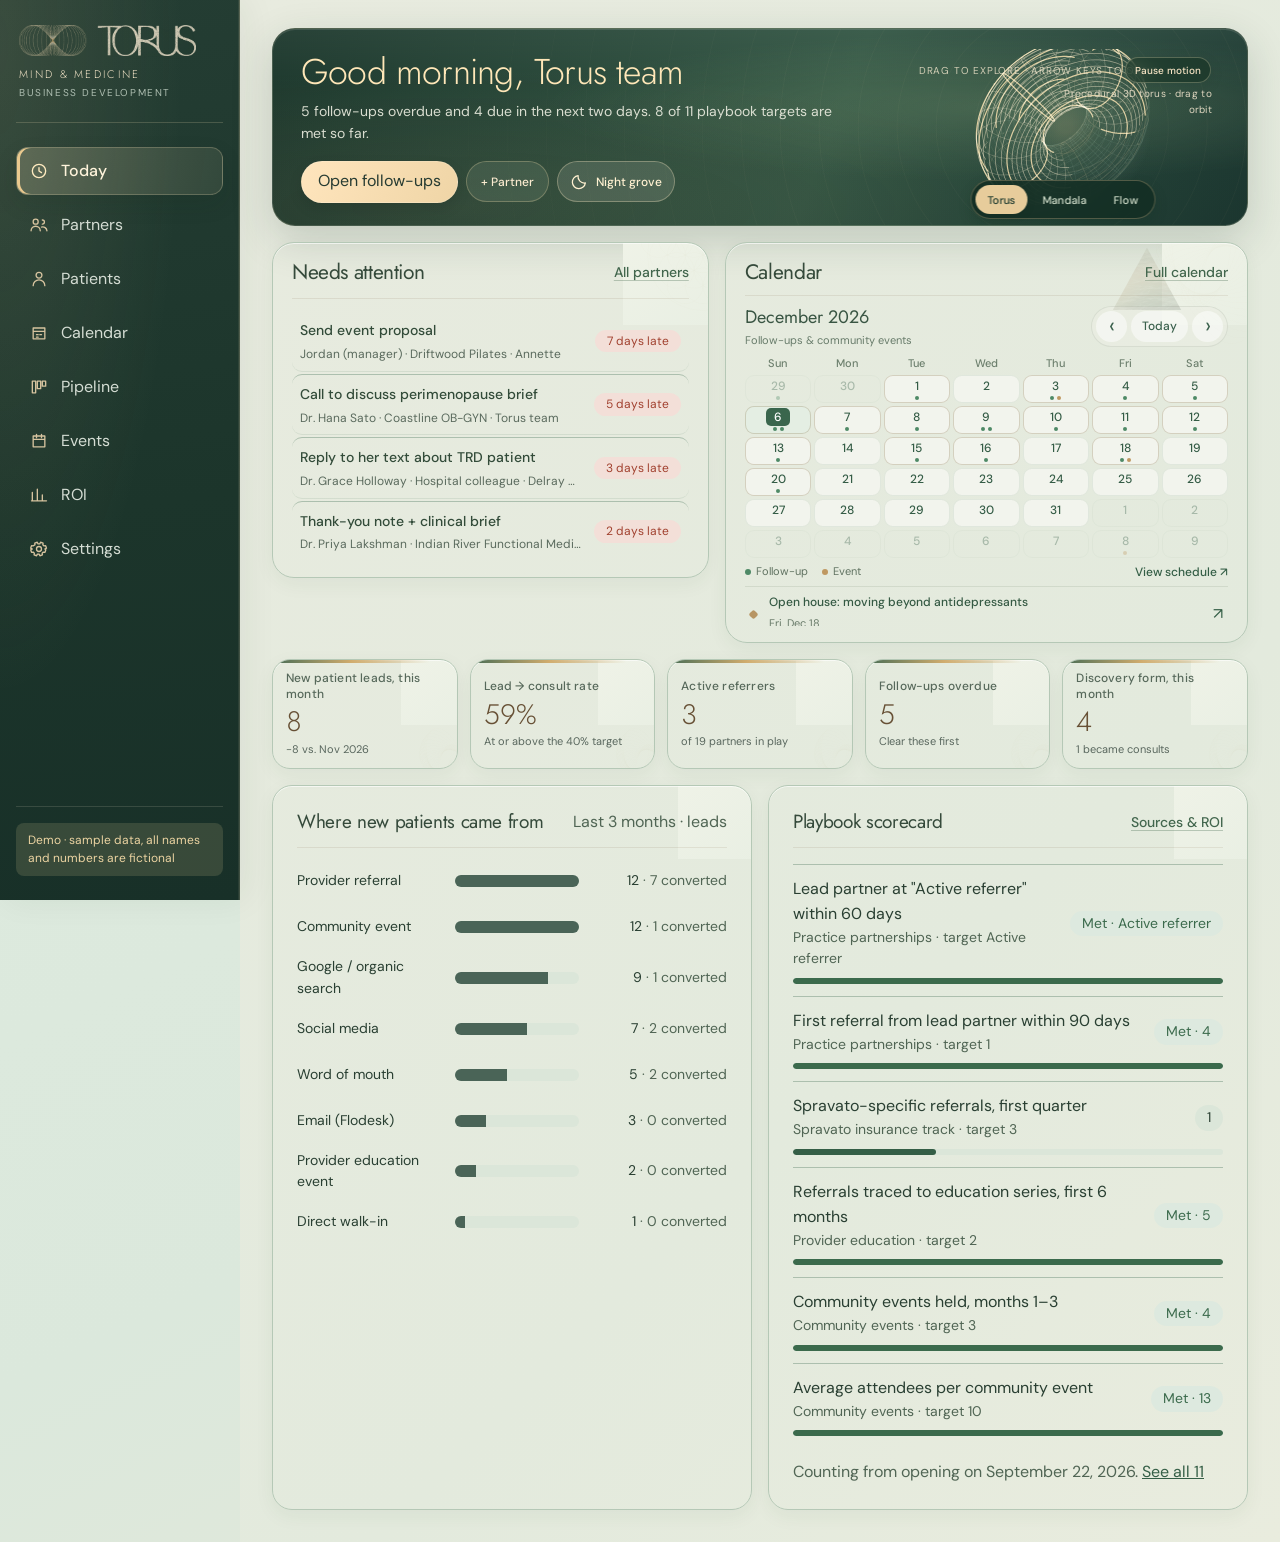
==== commit 6c0a7ae6: "V7: improve dark calendar, brand headers, inline events and operational pipeline" ====
--- a/dashboard/index.html
+++ b/dashboard/index.html
@@ -19,6 +19,7 @@
   <link rel="stylesheet" href="experience-v4.css">
   <link rel="stylesheet" href="experience-v5.css">
   <link rel="stylesheet" href="experience-v6.css">
+  <link rel="stylesheet" href="experience-v7.css">
 </head>
 <body>
   <a class="skip" href="#main">Skip to content</a>
--- a/dashboard/experience-v7.css
+++ b/dashboard/experience-v7.css
@@ -0,0 +1,380 @@
+/* Torus Experience V7 — warm, accessible, operational refinement.
+   Approved original geometry, source artwork and CRM persistence remain. */
+
+html[data-theme="torus"][data-appearance="light"] {
+ --bg:#e5ebdf;--surface:#f2f4e9;--surface-2:#f8f8f0;--surface-sunken:#dbe6d9;
+ --border:#acbfae;--border-strong:#859e8b;--control-border:#718e79;
+ --text:#293f32;--text-muted:#506554;--text-subtle:#566c59;
+ --accent:#345e46;--accent-hover:#274f39;--focus:#567f60;
+}
+html[data-theme="torus"][data-appearance="light"] .main {
+ background:linear-gradient(135deg,#e8ebdf,#e3eadd 65%,#e9ecde)!important;
+}
+html[data-theme="torus"][data-appearance="light"] .card:not(.welcome) {
+ background-image:linear-gradient(145deg,#f2f4e9,#e7eee2)!important;
+ border-color:#b5c8b6!important;
+ box-shadow:0 6px 20px rgba(35,69,42,.055),inset 0 1px 0 rgba(255,255,255,.62);
+}
+html[data-theme="torus"][data-appearance="dark"] {
+ color-scheme:dark;
+ --bg:#242c28;--surface:#2d3b33;--surface-2:#35443b;
+ --surface-sunken:#232e28;--border:#567160;--border-strong:#789181;
+ --control-border:#819a87;--text:#f0ebda;--text-muted:#cedacb;
+ --text-subtle:#bdcdbf;--heading:#f2dfbd;
+ --accent:#b4d2ae;--accent-hover:#c7dfbe;--accent-soft:#3a5944;--focus:#e0cb9b;
+}
+html[data-theme="torus"][data-appearance="dark"] body {background:#242b29!important;color:var(--text);}
+html[data-theme="torus"][data-appearance="dark"] .main {
+ background:linear-gradient(142deg,#282f2c,#252e29 68%,#222b27)!important;
+}
+html[data-theme="torus"][data-appearance="dark"] .card:not(.welcome) {
+ background-image:linear-gradient(150deg,#303d34,#2a372e)!important;
+ border-color:#586f5c!important;
+ box-shadow:inset 0 1px 0 rgba(255,255,255,.05),0 8px 23px rgba(0,0,0,.10);
+}
+html[data-theme="torus"][data-appearance="dark"] .side {
+ background:linear-gradient(180deg,#222c29,#192821)!important;
+}
+
+/* Headers: triangle meets title, opposite corner is the geometric field. */
+html[data-theme="torus"] .top,
+html[data-theme="torus"] .cal-header,
+html[data-theme="torus"] .settings-page-intro {position:relative;isolation:isolate;overflow:hidden;}
+html[data-theme="torus"] .top>.brand-header-media,
+html[data-theme="torus"] .cal-header>.brand-header-media,
+html[data-theme="torus"] .settings-page-intro>.brand-header-media {
+ position:absolute!important;inset:0!important;width:100%!important;height:100%!important;
+ min-width:0!important;opacity:1!important;z-index:0!important;pointer-events:none;
+ mask-image:none!important;-webkit-mask-image:none!important;
+}
+html[data-theme="torus"] .top .brand-header-triangle,
+html[data-theme="torus"] .cal-header .brand-header-triangle,
+html[data-theme="torus"] .settings-page-intro .brand-header-triangle {
+ position:absolute!important;left:clamp(180px,32%,440px)!important;right:auto!important;
+ top:50%;width:clamp(112px,13vw,180px);height:clamp(116px,13vw,160px);
+ opacity:.22!important;filter:saturate(.7) sepia(.12)!important;
+ transform:translateY(-50%) rotate(var(--header-tilt))!important;
+ transition:opacity .26s ease,transform .3s ease!important;box-shadow:none!important;
+}
+html[data-theme="torus"] .top:hover .brand-header-triangle,
+html[data-theme="torus"] .cal-header:hover .brand-header-triangle,
+html[data-theme="torus"] .settings-page-intro:hover .brand-header-triangle {opacity:.32!important;}
+html[data-theme="torus"] .top .brand-header-media::before,
+html[data-theme="torus"] .cal-header .brand-header-media::before,
+html[data-theme="torus"] .settings-page-intro .brand-header-media::before {
+ content:"";position:absolute;inset:0;opacity:.4;
+ background:var(--header-geometry) calc(100% + 20px) center/220px 220px no-repeat;
+}
+html[data-theme="torus"] .top>div:not(.brand-header-media),
+html[data-theme="torus"] .cal-header>div:not(.brand-header-media),
+html[data-theme="torus"] .settings-page-intro>div:not(.brand-header-media) {
+ position:relative;z-index:2;
+}
+html[data-theme="torus"][data-appearance="light"] .top,
+html[data-theme="torus"][data-appearance="light"] .cal-header,
+html[data-theme="torus"][data-appearance="light"] .settings-page-intro {
+ background:linear-gradient(120deg,#f0f1e6,#e4e9db 70%,#deead8)!important;
+ border:1px solid #b8cbb7;
+}
+html[data-theme="torus"][data-appearance="dark"] .top,
+html[data-theme="torus"][data-appearance="dark"] .cal-header,
+html[data-theme="torus"][data-appearance="dark"] .settings-page-intro {
+ background:linear-gradient(118deg,#363d3a,#303c35 60%,#37483d)!important;
+ border:1px solid #70806d;box-shadow:0 9px 25px rgba(0,0,0,.12);
+}
+html[data-theme="torus"][data-appearance="dark"] .top h1,
+html[data-theme="torus"][data-appearance="dark"] .cal-header h1,
+html[data-theme="torus"][data-appearance="dark"] .settings-page-intro h1 {color:#f3dfbd!important;}
+html[data-theme="torus"][data-appearance="dark"] .top p,
+html[data-theme="torus"][data-appearance="dark"] .cal-header p,
+html[data-theme="torus"][data-appearance="dark"] .settings-page-intro p {color:#d2dfce!important;}
+html[data-theme="torus"][data-appearance="dark"] .top .theme-switch,
+html[data-theme="torus"][data-appearance="dark"] .cal-header .theme-switch,
+html[data-theme="torus"][data-appearance="dark"] .settings-page-controls .theme-switch {
+ background:#3d5847!important;color:#f3e2c2!important;border-color:#8c9d83!important;
+}
+@media(max-width:800px){
+ html[data-theme="torus"] .top .brand-header-triangle,
+ html[data-theme="torus"] .cal-header .brand-header-triangle,
+ html[data-theme="torus"] .settings-page-intro .brand-header-triangle {left:51%!important;width:114px;height:116px;opacity:.13!important;}
+ html[data-theme="torus"] .top .brand-header-media::before,
+ html[data-theme="torus"] .cal-header .brand-header-media::before,
+ html[data-theme="torus"] .settings-page-intro .brand-header-media::before {background-size:140px;}
+}
+
+/* Dark calendar: every label, cell, selected state, chip and panel is readable. */
+html[data-theme="torus"][data-appearance="dark"] .cal-month-panel {
+ background:#283830!important;border-color:#637c68!important;
+}
+html[data-theme="torus"][data-appearance="dark"] .cal-grid {background:#617565!important;}
+html[data-theme="torus"][data-appearance="dark"] .cal-weekday {
+ background:#385040!important;color:#f4e6c9!important;font-weight:600;
+}
+html[data-theme="torus"][data-appearance="dark"] .cal-cell {
+ background:#304238!important;color:#f1e8d7!important;
+}
+html[data-theme="torus"][data-appearance="dark"] .cal-cell.is-outside {background:#28382e!important;}
+html[data-theme="torus"][data-appearance="dark"] .cal-date,
+html[data-theme="torus"][data-appearance="dark"] .cal-date span {color:#f5ecda!important;font-weight:600;}
+html[data-theme="torus"][data-appearance="dark"] .cal-cell.is-outside .cal-date,
+html[data-theme="torus"][data-appearance="dark"] .cal-cell.is-outside .cal-date span {color:#c1d0bc!important;}
+html[data-theme="torus"][data-appearance="dark"] .cal-cell.is-selected {
+ background:#47674f!important;box-shadow:inset 0 0 0 2px #e1ce99!important;
+}
+html[data-theme="torus"][data-appearance="dark"] .cal-cell.is-today .cal-date span {
+ background:#c5d8b9!important;color:#243c2a!important;
+}
+html[data-theme="torus"][data-appearance="dark"] .cal-date small {
+ background:#496953!important;color:#f0dfbb!important;
+}
+html[data-theme="torus"][data-appearance="dark"] .cal-cell:hover {background:#3d5947!important;}
+html[data-theme="torus"][data-appearance="dark"] .cal-chip.follow {
+ background:#426a51!important;color:#fff0d9!important;border-left-color:#a3d0a4!important;
+}
+html[data-theme="torus"][data-appearance="dark"] .cal-chip.event {
+ background:#6b5a3c!important;color:#fff2d6!important;border-left-color:#e0bf83!important;
+}
+html[data-theme="torus"][data-appearance="dark"] .cal-chip.late {
+ background:#754d46!important;color:#fff0e7!important;border-left-color:#efaea0!important;
+}
+html[data-theme="torus"][data-appearance="dark"] .cal-chip i {background:#d4e4ca!important;}
+html[data-theme="torus"][data-appearance="dark"] .cal-period-bar {
+ background:linear-gradient(105deg,#304f3c,#314c3d)!important;border-color:#6c826b!important;
+}
+html[data-theme="torus"][data-appearance="dark"] .cal-period-bar strong {color:#f6e4c4!important;}
+html[data-theme="torus"][data-appearance="dark"] .cal-tools {
+ background:#314136!important;border-color:#668069!important;
+}
+html[data-theme="torus"][data-appearance="dark"] .cal-seg {
+ background:#28392e!important;border-color:#617c65!important;
+}
+html[data-theme="torus"][data-appearance="dark"] .cal-seg button {color:#f0e7d2!important;}
+html[data-theme="torus"][data-appearance="dark"] .cal-seg button[aria-pressed="true"] {
+ background:#b1cdae!important;color:#213a2a!important;
+}
+html[data-theme="torus"][data-appearance="dark"] .cal-export {
+ background:#3b5644!important;color:#f8e5c4!important;border-color:#81947d!important;
+}
+html[data-theme="torus"][data-appearance="dark"] .cal-day-panel {
+ background:linear-gradient(150deg,#31463a,#2a3c33)!important;border-color:#6c836b!important;
+}
+html[data-theme="torus"][data-appearance="dark"] .cal-day-panel>h3 {color:#f7e6c1!important;}
+html[data-theme="torus"][data-appearance="dark"] .cal-day-panel>p,
+html[data-theme="torus"][data-appearance="dark"] .cal-sync {color:#d6e3d2!important;}
+html[data-theme="torus"][data-appearance="dark"] .cal-list {background:#293930!important;}
+html[data-theme="torus"][data-appearance="dark"] .cal-entry {
+ background:#364e3f!important;border-color:#6e8971!important;
+}
+html[data-theme="torus"][data-appearance="dark"] .cal-entry-link {color:#f4e5c8!important;}
+html[data-theme="torus"][data-appearance="dark"] .cal-entry-copy small {color:#d3e0ce!important;}
+html[data-theme="torus"][data-appearance="dark"] .cal-empty {color:#cdddca!important;}
+html[data-theme="torus"][data-appearance="dark"] .cal-add-day {
+ background:#456d52!important;color:#f6e8d0!important;border:1px solid #849a81!important;
+}
+
+/* Calendar day agenda: compact dropdowns and separate full-profile actions. */
+html[data-theme="torus"] .cal-day-list {
+ display:grid!important;grid-template-columns:minmax(0,1fr)!important;
+ max-height:none!important;overflow:visible!important;gap:8px!important;margin-top:13px!important;
+}
+html[data-theme="torus"] .cal-appointment {
+ border:1px solid #b3c8b2;border-radius:13px;background:#eef3e9;overflow:hidden;
+}
+html[data-theme="torus"] .cal-appointment-trigger {
+ display:grid;grid-template-columns:8px minmax(0,1fr) 18px;align-items:center;
+ gap:10px;width:100%;min-height:55px;padding:11px 12px;
+ border:0;background:transparent;color:#355f47;text-align:left;cursor:pointer;
+}
+html[data-theme="torus"] .cal-appointment-trigger:hover {background:rgba(105,150,110,.12);}
+html[data-theme="torus"] .cal-appointment-dot {width:7px;height:7px;background:#59956a;border-radius:50%;}
+html[data-theme="torus"] .cal-appointment-dot.event {background:#c09b61;}
+html[data-theme="torus"] .cal-appointment-title {display:grid;gap:4px;min-width:0;}
+html[data-theme="torus"] .cal-appointment-title strong {font-size:12px;line-height:1.4;overflow-wrap:anywhere;}
+html[data-theme="torus"] .cal-appointment-title small {font-size:11px;color:#5b745f;overflow:hidden;text-overflow:ellipsis;}
+html[data-theme="torus"] .cal-appointment-chevron {font-size:19px;color:#648269;transition:transform .18s;}
+html[data-theme="torus"] .cal-appointment.is-expanded .cal-appointment-chevron {transform:rotate(180deg);}
+html[data-theme="torus"] .cal-appointment-expanded {
+ padding:13px;background:#e4eee3;border-top:1px solid #bed1bc;
+ animation:torus-v7-open .16s ease-out;
+}
+@keyframes torus-v7-open{from{opacity:.45;transform:translateY(-4px)}to{opacity:1;transform:translateY(0)}}
+html[data-theme="torus"] .cal-record-summary {gap:9px!important;}
+html[data-theme="torus"] .cal-record-facts {
+ display:grid!important;grid-template-columns:repeat(2,minmax(0,1fr));gap:5px 11px;
+}
+html[data-theme="torus"] .cal-record-facts>div {padding:8px 0!important;min-width:0;}
+html[data-theme="torus"] .cal-record-actions {
+ display:grid!important;grid-template-columns:1fr!important;gap:9px!important;
+ padding:13px 0 5px;border-top:1px solid rgba(99,138,103,.2);
+}
+html[data-theme="torus"] .cal-record-actions .btn,
+html[data-theme="torus"] .cal-record-actions .cal-record-link {
+ min-height:42px!important;padding:10px!important;display:flex!important;align-items:center;justify-content:center;
+ text-align:center!important;white-space:normal!important;line-height:1.4;
+}
+html[data-theme="torus"] .cal-record-contact {background:#d7e7d1;}
+html[data-theme="torus"] .cal-add-day {margin-top:20px!important;min-height:44px;}
+html[data-theme="torus"][data-appearance="dark"] .cal-appointment {background:#344c3e;border-color:#718a71;}
+html[data-theme="torus"][data-appearance="dark"] .cal-appointment-trigger {color:#f6e6cc;}
+html[data-theme="torus"][data-appearance="dark"] .cal-appointment-title small,
+html[data-theme="torus"][data-appearance="dark"] .cal-appointment-chevron {color:#cfdfcb;}
+html[data-theme="torus"][data-appearance="dark"] .cal-appointment-expanded {
+ background:#2b4034;border-color:#6d846f;
+}
+html[data-theme="torus"][data-appearance="dark"] .cal-record-contact {
+ background:#485e49!important;color:#f7e5c8!important;
+}
+@media(max-width:650px){
+ html[data-theme="torus"] .cal-record-facts {grid-template-columns:1fr!important;}
+ html[data-theme="torus"] .cal-day-panel {padding:16px!important;}
+}
+
+/* Pipeline: controls, statistics and purposeful quick actions. */
+html[data-theme="torus"] .pipeline-overview {
+ display:grid;grid-template-columns:repeat(4,minmax(0,1fr));gap:10px;
+}
+html[data-theme="torus"] .pipeline-overview>div {
+ padding:15px;border:1px solid #afc3ad;border-radius:14px;
+ background:linear-gradient(145deg,#f2f4e9,#e4eddf);display:grid;gap:5px;min-width:0;
+}
+html[data-theme="torus"] .pipeline-overview small {font-size:12px;color:#536d58;}
+html[data-theme="torus"] .pipeline-overview strong {font:500 clamp(24px,2.5vw,32px) var(--font-display);color:#3b6147;}
+html[data-theme="torus"] .pipeline-toolbar {
+ display:grid;grid-template-columns:repeat(4,minmax(0,1fr)) auto;
+ gap:9px;align-items:end;padding:13px;background:#e1eadf;
+ border:1px solid #b5c8b2;border-radius:14px;
+}
+html[data-theme="torus"] .pipeline-toolbar label {display:grid;gap:5px;font-size:11px;color:#46654d;font-weight:600;}
+html[data-theme="torus"] .pipeline-toolbar select,
+html[data-theme="torus"] .pipeline-bulk select {
+ width:100%;min-width:0;min-height:41px;padding:0 10px;
+ border:1px solid #a2b9a2;border-radius:9px;background:#f5f7ed;color:#33563d;
+ font:500 12px var(--font-sans);
+}
+html[data-theme="torus"] .pipeline-clear {
+ min-height:41px;padding:0 12px;border:1px solid #9fb59f;
+ border-radius:9px;background:#f4f5eb;color:#396046;cursor:pointer;font-weight:600;
+}
+html[data-theme="torus"] .pipeline-bulk {
+ display:flex;align-items:center;flex-wrap:wrap;gap:10px;padding:11px 13px;
+ border:1px solid #b6c7b4;border-radius:13px;background:#e8eee2;
+}
+html[data-theme="torus"] .pipeline-bulk>span {font-size:12px;color:#546d57;}
+html[data-theme="torus"] .pipeline-bulk select {max-width:210px;}
+html[data-theme="torus"] .pipeline-selectall {display:flex;align-items:center;gap:7px;color:#3c6045;cursor:pointer;font-size:12px;font-weight:600;}
+html[data-theme="torus"] .pipeline-tile-top {display:flex;align-items:center;gap:9px;min-width:0;}
+html[data-theme="torus"] .pipeline-tile-top a {flex:1;min-width:0;}
+html[data-theme="torus"] .pipeline-card-meta {display:flex;flex-wrap:wrap;gap:7px 12px;font-size:10px;color:#607761;}
+html[data-theme="torus"] .pipeline-card-meta b {color:#3d6047;}
+html[data-theme="torus"] .pipeline-step {
+ font-size:11px;line-height:1.4;background:rgba(108,152,106,.12);color:#4c6b53;
+ padding:8px;border-radius:8px;display:-webkit-box;-webkit-box-orient:vertical;-webkit-line-clamp:2;overflow:hidden;
+}
+html[data-theme="torus"] .pipeline-card-actions {display:grid;grid-template-columns:repeat(2,minmax(0,1fr));gap:7px;}
+html[data-theme="torus"] .pipeline-card-actions button {
+ min-width:0;min-height:37px;border:1px solid #afc5b0;background:#e8f1e4;
+ color:#3b644a;border-radius:9px;font:600 11px var(--font-sans);cursor:pointer;
+}
+html[data-theme="torus"] .pipeline-empty {font-size:12px;padding:10px;color:#617463;}
+html[data-theme="torus"][data-appearance="dark"] .pipeline-overview>div {
+ background:#34463a;border-color:#637a66;
+}
+html[data-theme="torus"][data-appearance="dark"] .pipeline-overview small,
+html[data-theme="torus"][data-appearance="dark"] .pipeline-card-meta {color:#ceddca;}
+html[data-theme="torus"][data-appearance="dark"] .pipeline-overview strong,
+html[data-theme="torus"][data-appearance="dark"] .pipeline-card-meta b {color:#f2ddaf;}
+html[data-theme="torus"][data-appearance="dark"] .pipeline-toolbar,
+html[data-theme="torus"][data-appearance="dark"] .pipeline-bulk {background:#2c3f34;border-color:#667e69;}
+html[data-theme="torus"][data-appearance="dark"] .pipeline-toolbar label,
+html[data-theme="torus"][data-appearance="dark"] .pipeline-bulk>span,
+html[data-theme="torus"][data-appearance="dark"] .pipeline-selectall {color:#e3e9d4;}
+html[data-theme="torus"][data-appearance="dark"] .pipeline-toolbar select,
+html[data-theme="torus"][data-appearance="dark"] .pipeline-bulk select,
+html[data-theme="torus"][data-appearance="dark"] .pipeline-clear {
+ background:#394f40;color:#f6e7c6;border-color:#80967f;
+}
+html[data-theme="torus"][data-appearance="dark"] .pipeline-step {background:#3b5744;color:#e5ead4;}
+html[data-theme="torus"][data-appearance="dark"] .pipeline-card-actions button {
+ background:#3e5946;color:#f3e4c6;border-color:#7b967c;
+}
+@media(max-width:1100px){
+ html[data-theme="torus"] .pipeline-toolbar {grid-template-columns:repeat(2,minmax(0,1fr));}
+}
+@media(max-width:700px){
+ html[data-theme="torus"] .pipeline-overview {grid-template-columns:repeat(2,minmax(0,1fr));}
+ html[data-theme="torus"] .pipeline-bulk select {flex:1 1 175px;max-width:none;}
+}
+
+/* Events: expandable rows with operational detail, not forced navigation. */
+html[data-theme="torus"] .event-register {overflow-x:auto!important;}
+html[data-theme="torus"] .event-row {cursor:pointer;}
+html[data-theme="torus"] .event-row-toggle {
+ display:flex;align-items:center;gap:10px;width:100%;text-align:left;
+ min-height:43px;padding:7px 0;border:0;background:transparent;color:#365c43;
+ cursor:pointer;font:500 13px var(--font-sans);
+}
+html[data-theme="torus"] .event-row-toggle>span:last-child {display:grid;gap:4px;min-width:0;}
+html[data-theme="torus"] .event-row-toggle strong {overflow-wrap:anywhere;line-height:1.4;}
+html[data-theme="torus"] .event-row-toggle small {font-size:11px;color:#5d735f;}
+html[data-theme="torus"] .event-row-chevron {font-size:23px;color:#587b60;transition:transform .18s;}
+html[data-theme="torus"] .event-row.is-open .event-row-chevron {transform:rotate(180deg);}
+html[data-theme="torus"] .event-detail-row[hidden] {display:none!important;}
+html[data-theme="torus"] .event-detail-row>td {background:#e3ebdf!important;padding:0 14px 15px!important;}
+html[data-theme="torus"] .event-accordion-content {
+ display:grid;grid-template-columns:minmax(0,1.25fr) minmax(225px,1fr);gap:18px;
+ padding:17px;border:1px solid #bbccb9;border-radius:12px;background:#eff4e9;
+ animation:torus-v7-open .16s ease-out;
+}
+html[data-theme="torus"] .event-accordion-details dl {margin:0;display:grid;grid-template-columns:repeat(2,minmax(0,1fr));gap:10px;}
+html[data-theme="torus"] .event-accordion-details dl>div {border-bottom:1px solid #c4d5c1;padding:8px 0;min-width:0;}
+html[data-theme="torus"] .event-accordion-details dt {font-size:10px;text-transform:uppercase;color:#67806a;}
+html[data-theme="torus"] .event-accordion-details dd {font-size:12px;color:#3b6047;margin:5px 0 0;overflow-wrap:anywhere;}
+html[data-theme="torus"] .event-accordion-notes {display:grid;gap:5px;font-size:12px;color:#3f6248;margin-top:15px;}
+html[data-theme="torus"] .event-accordion-linked {display:grid;align-content:start;gap:10px;background:#e1ece0;border-radius:12px;padding:14px;}
+html[data-theme="torus"] .event-accordion-linked h3 {font:500 17px var(--font-display);color:#365c43;}
+html[data-theme="torus"] .event-accordion-linked p {font-size:12px;color:#6a7d69;}
+html[data-theme="torus"] .event-accordion-linked a {font-size:12px;color:#355d44;line-height:1.4;}
+html[data-theme="torus"] .event-contact-list {display:grid;gap:7px;}
+html[data-theme="torus"] .event-accordion-buttons {display:flex;flex-wrap:wrap;gap:8px;margin-top:4px;}
+html[data-theme="torus"] .event-accordion-buttons .btn {min-height:38px;font-size:12px;}
+html[data-theme="torus"][data-appearance="dark"] .event-row-toggle {color:#f4e4c7;}
+html[data-theme="torus"][data-appearance="dark"] .event-row-toggle small {color:#c4d6c5;}
+html[data-theme="torus"][data-appearance="dark"] .event-detail-row>td {background:#34493a!important;}
+html[data-theme="torus"][data-appearance="dark"] .event-accordion-content {background:#2d3d32;border-color:#728a74;}
+html[data-theme="torus"][data-appearance="dark"] .event-accordion-details dt {color:#c5d5c0;}
+html[data-theme="torus"][data-appearance="dark"] .event-accordion-details dd,
+html[data-theme="torus"][data-appearance="dark"] .event-accordion-notes {color:#f3e3c8;}
+html[data-theme="torus"][data-appearance="dark"] .event-accordion-linked {background:#37513f;}
+html[data-theme="torus"][data-appearance="dark"] .event-accordion-linked h3,
+html[data-theme="torus"][data-appearance="dark"] .event-accordion-linked a {color:#f5e1c0;}
+html[data-theme="torus"][data-appearance="dark"] .event-accordion-linked p {color:#c9d8c5;}
+@media(max-width:900px){html[data-theme="torus"] .event-accordion-content {grid-template-columns:1fr;}}
+@media(max-width:600px){html[data-theme="torus"] .event-accordion-details dl {grid-template-columns:1fr;}}
+
+/* Settings: remove accidental geometry blocks, keep only header art. */
+html[data-theme="torus"][data-screen="setup"] .settings-column>.settings-card {
+ background-image:none!important;background-color:#f1f3e9!important;
+ border-color:#bbc8b3!important;
+}
+html[data-theme="torus"][data-screen="setup"] .settings-column>.settings-card::before,
+html[data-theme="torus"][data-screen="setup"] .settings-column>.settings-card::after {content:none!important;display:none!important;}
+html[data-theme="torus"][data-screen="setup"][data-appearance="dark"] .settings-column>.settings-card {
+ background-color:#303d34!important;background-image:linear-gradient(145deg,#303d34,#2a3930)!important;
+ border-color:#657c66!important;
+}
+html[data-theme="torus"][data-appearance="dark"] .settings-card h2,
+html[data-theme="torus"][data-appearance="dark"] .settings-card .field-label {color:#f3e4ca!important;}
+html[data-theme="torus"][data-appearance="dark"] .settings-card p,
+html[data-theme="torus"][data-appearance="dark"] .settings-card small {color:#cbdaca!important;}
+html[data-theme="torus"][data-appearance="dark"] .settings-card select.field,
+html[data-theme="torus"][data-appearance="dark"] .settings-card input.field {
+ background:#253b2f!important;color:#f6ebda!important;border-color:#829983!important;
+}
+html[data-theme="torus"] button:focus-visible,
+html[data-theme="torus"] .event-row-toggle:focus-visible {outline:2px solid var(--focus);outline-offset:2px;}
+@media(prefers-reduced-motion:reduce){
+ html[data-theme="torus"] .event-row-chevron,
+ html[data-theme="torus"] .cal-appointment-expanded,
+ html[data-theme="torus"] .event-accordion-content {animation:none!important;transition:none!important;}
+}
+
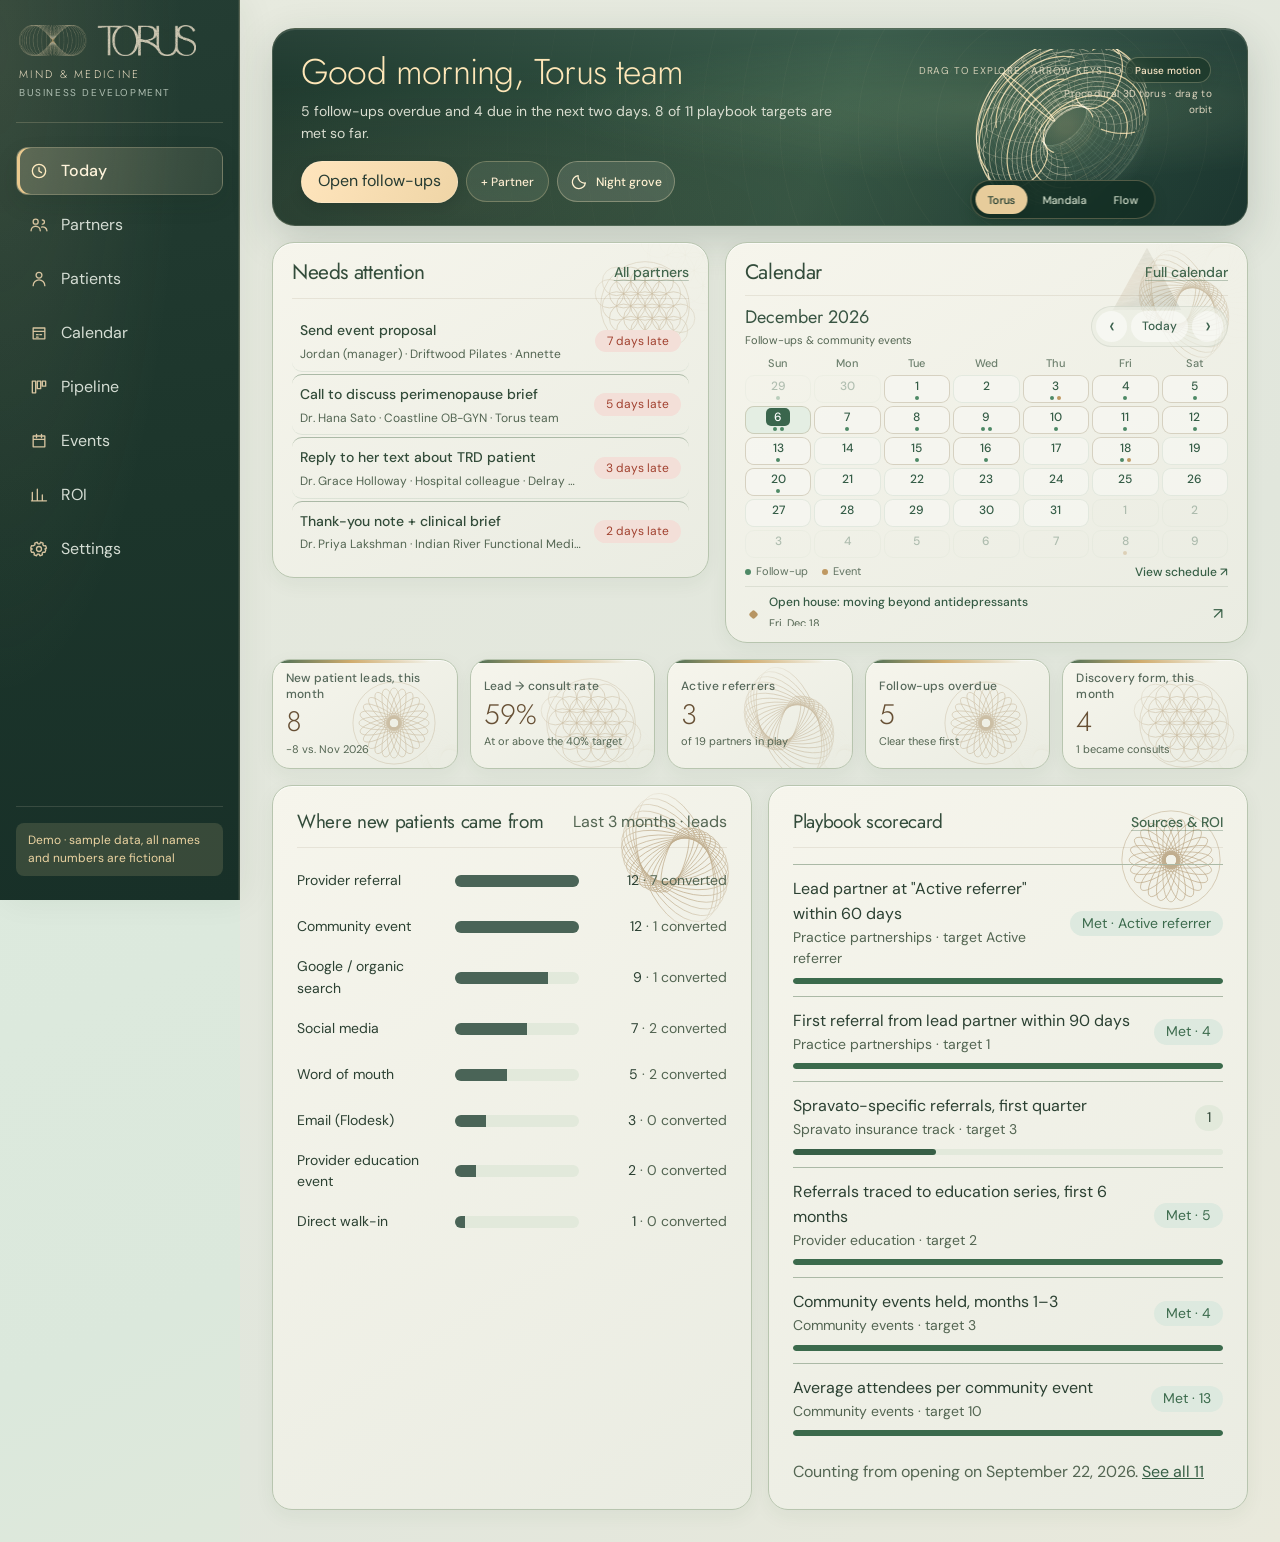
==== commit 22d5bb32: "V8: fix geometry rendering and card patch artifacts; warm themes, distinct six-stage pipeline" ====
--- a/dashboard/index.html
+++ b/dashboard/index.html
@@ -20,6 +20,7 @@
   <link rel="stylesheet" href="experience-v5.css">
   <link rel="stylesheet" href="experience-v6.css">
   <link rel="stylesheet" href="experience-v7.css">
+  <link rel="stylesheet" href="experience-v8.css">
 </head>
 <body>
   <a class="skip" href="#main">Skip to content</a>
@@ -50,5 +51,6 @@
   <script src="torus-visuals.js"></script>
   <script src="brand-polish.js"></script>
   <script src="experience-v3.js"></script>
+  <script src="experience-v8.js"></script>
 </body>
 </html>
--- a/dashboard/experience-v8.css
+++ b/dashboard/experience-v8.css
@@ -0,0 +1,388 @@
+/* Torus Mind & Medicine — V8 surgical visual finish.
+   Preserves Torus's original sacred geometry and artwork, all V7 layouts and CRM
+   behavior. Fixes the actual one-layer gradient/two-layer-size square-patch bug. */
+
+html[data-theme="torus"][data-appearance="light"] {
+  --v8-flower:url("assets/geometry-flower-v8-light.svg");
+  --v8-orbits:url("assets/geometry-orbits-v8-light.svg");
+  --v8-mandala:url("assets/geometry-mandala-v8-light.svg");
+  --bg:#e7e9de;--surface:#f5f4ea;--surface-2:#f9f7ef;
+  --surface-sunken:#e2e9db;--border:#abb9a6;--border-strong:#859a85;
+  --text:#2b4032;--text-muted:#526554;--text-subtle:#596959;--heading:#3c503e;
+  --control-border:#839785;--accent:#375f46;--accent-hover:#294d38;
+}
+html[data-theme="torus"][data-appearance="dark"] {
+  --v8-flower:url("assets/geometry-flower-v8-dark.svg");
+  --v8-orbits:url("assets/geometry-orbits-v8-dark.svg");
+  --v8-mandala:url("assets/geometry-mandala-v8-dark.svg");
+  --bg:#292d29;--surface:#333a33;--surface-2:#404740;
+  --surface-sunken:#2b332d;--border:#778477;--border-strong:#92a092;
+  --text:#f1e8d8;--text-muted:#d5d0c1;--text-subtle:#c9c5b8;
+  --heading:#f1dfbf;--control-border:#95a18f;--accent:#b9cda9;
+  --accent-hover:#d1dbbc;--focus:#e5d09f;
+}
+html[data-theme="torus"] {
+  --v8-header-art:var(--v8-orbits);
+}
+html[data-theme="torus"][data-screen="partners"],
+html[data-theme="torus"][data-screen="partner"],
+html[data-theme="torus"][data-screen="setup"],
+html[data-theme="torus"][data-screen="calendar"] {
+  --v8-header-art:var(--v8-flower);
+}
+html[data-theme="torus"][data-screen="patients"],
+html[data-theme="torus"][data-screen="events"],
+html[data-theme="torus"][data-screen="event"] {
+  --v8-header-art:var(--v8-mandala);
+}
+
+/* Root cause fix: V5 sized card backgrounds as "ornament 150px, gradient cover".
+   V7 replaced those two layers with ONE gradient. CSS reused the first 150px
+   background-size, causing opaque pale squares instead of a full-card surface.
+   The gradient now always covers the entire card. Ornament is a separate span. */
+html[data-theme="torus"][data-appearance="light"] .card:not(.welcome):not(.signin),
+html[data-theme="torus"][data-appearance="dark"] .card:not(.welcome):not(.signin),
+html[data-theme="torus"] .settings-column>.settings-card {
+  background-size:cover!important;
+  background-position:center!important;
+  background-repeat:no-repeat!important;
+}
+html[data-theme="torus"][data-appearance="light"] .card:not(.welcome):not(.signin) {
+  background-image:linear-gradient(148deg,#f6f5ec 0%,#eaece2 100%)!important;
+  border-color:#b8c5af!important;
+}
+html[data-theme="torus"][data-appearance="dark"] .card:not(.welcome):not(.signin) {
+  background-image:linear-gradient(148deg,#383f37 0%,#323930 100%)!important;
+  border-color:#758171!important;
+}
+/* Prevent two old ::before/::after backgrounds from drawing a phantom square.
+   Every ornament is now an explicit child with its own transparent SVG layer. */
+html[data-theme="torus"] .torus-ornament-host {
+  position:relative;isolation:isolate;
+}
+html[data-theme="torus"] .torus-ornament-host > :not(.torus-card-ornament) {
+  position:relative;z-index:1;
+}
+html[data-theme="torus"] .torus-card-ornament {
+  display:block!important;
+  position:absolute!important;right:9px;top:7px;
+  width:134px;height:134px;
+  z-index:0!important;pointer-events:none!important;
+  background-repeat:no-repeat!important;background-position:center!important;
+  background-size:contain!important;
+  opacity:.53;
+  mask-image:radial-gradient(circle at 50% 50%,#000 40%,rgba(0,0,0,.66) 61%,transparent 79%);
+  -webkit-mask-image:radial-gradient(circle at 50% 50%,#000 40%,rgba(0,0,0,.66) 61%,transparent 79%);
+  transition:opacity .4s ease,transform .5s cubic-bezier(.2,.8,.2,1);
+}
+html[data-theme="torus"] .torus-card-ornament[data-pattern="flower"] {background-image:var(--v8-flower)!important;}
+html[data-theme="torus"] .torus-card-ornament[data-pattern="orbits"] {background-image:var(--v8-orbits)!important;}
+html[data-theme="torus"] .torus-card-ornament[data-pattern="mandala"] {background-image:var(--v8-mandala)!important;}
+html[data-theme="torus"][data-appearance="dark"] .torus-card-ornament {opacity:.39;}
+html[data-theme="torus"] .torus-ornament-host:hover>.torus-card-ornament {
+  opacity:.64;transform:rotate(4deg) scale(1.045);
+}
+html[data-theme="torus"][data-appearance="dark"] .torus-ornament-host:hover>.torus-card-ornament {opacity:.51;}
+/* Keep small utility cards restrained; SVG never covers controls. */
+html[data-theme="torus"] .kpi .torus-card-ornament,
+html[data-theme="torus"] .settings-card .torus-card-ornament,
+html[data-theme="torus"] .today-focus .torus-card-ornament,
+html[data-theme="torus"] .today-mini-calendar .torus-card-ornament {
+  width:112px;height:112px;right:7px;top:7px;opacity:.39;
+}
+html[data-theme="torus"][data-appearance="dark"] .settings-card .torus-card-ornament {opacity:.37;}
+
+/* Card background contrast must remain legible regardless of the geometry. */
+html[data-theme="torus"][data-appearance="light"] body {color:#2b4032;}
+html[data-theme="torus"][data-appearance="light"] .main {
+  background:linear-gradient(137deg,#e7eadf,#e1e6dc 58%,#e9e9dc)!important;
+}
+html[data-theme="torus"][data-appearance="dark"] body {
+  background:#292d29!important;color:#f1e8d8;
+}
+html[data-theme="torus"][data-appearance="dark"] .main {
+  background:linear-gradient(137deg,#2d322d,#292f2a 58%,#2b302b)!important;
+}
+html[data-theme="torus"][data-appearance="dark"] .side {
+  background:linear-gradient(170deg,#29352e,#212b26 72%,#202823)!important;
+}
+html[data-theme="torus"][data-appearance="light"] .card h2,
+html[data-theme="torus"][data-appearance="light"] .settings-card h2 {color:#334c3b!important;}
+html[data-theme="torus"][data-appearance="dark"] .card h2,
+html[data-theme="torus"][data-appearance="dark"] .settings-card h2 {color:#f0dfc0!important;}
+html[data-theme="torus"][data-appearance="light"] .card .muted,
+html[data-theme="torus"][data-appearance="light"] .card small,
+html[data-theme="torus"][data-appearance="light"] .card dt,
+html[data-theme="torus"][data-appearance="light"] .card .field-label {color:#536552;}
+html[data-theme="torus"][data-appearance="dark"] .card .muted,
+html[data-theme="torus"][data-appearance="dark"] .card small,
+html[data-theme="torus"][data-appearance="dark"] .card dt,
+html[data-theme="torus"][data-appearance="dark"] .card .field-label {color:#d2d4c5;}
+html[data-theme="torus"][data-appearance="light"] .card .facts dd {color:#314a38;}
+html[data-theme="torus"][data-appearance="dark"] .card .facts dd {color:#f0e6d5;}
+/* Header theme toggle was almost invisible on the previous Daylight screenshot. */
+html[data-theme="torus"][data-appearance="light"] .top .theme-switch,
+html[data-theme="torus"][data-appearance="light"] .cal-header .theme-switch,
+html[data-theme="torus"][data-appearance="light"] .settings-page-controls .theme-switch {
+  background:#edf2e6!important;color:#30543e!important;
+  border:1px solid #9baE96!important;box-shadow:0 4px 13px rgba(39,70,45,.07)!important;
+}
+html[data-theme="torus"][data-appearance="dark"] .top .theme-switch,
+html[data-theme="torus"][data-appearance="dark"] .cal-header .theme-switch,
+html[data-theme="torus"][data-appearance="dark"] .settings-page-controls .theme-switch {
+  background:#49534a!important;color:#f4e6c9!important;
+  border:1px solid #a2aa95!important;
+}
+html[data-theme="torus"][data-appearance="dark"] .top,
+html[data-theme="torus"][data-appearance="dark"] .cal-header,
+html[data-theme="torus"][data-appearance="dark"] .settings-page-intro {
+  background:linear-gradient(117deg,#3d453e,#364039 70%,#404b40)!important;
+  border-color:#788877!important;
+}
+html[data-theme="torus"][data-appearance="light"] .top,
+html[data-theme="torus"][data-appearance="light"] .cal-header,
+html[data-theme="torus"][data-appearance="light"] .settings-page-intro {
+  background:linear-gradient(116deg,#f4f2e7,#e8eddf 65%,#e1e7d9)!important;
+  border-color:#b3c3ad!important;
+}
+
+/* Original Torus photo triangle: more exposed, still below text and controls. */
+html[data-theme="torus"] .top .brand-header-triangle,
+html[data-theme="torus"] .cal-header .brand-header-triangle,
+html[data-theme="torus"] .settings-page-intro .brand-header-triangle {
+  left:clamp(230px,30%,430px)!important;top:51%!important;right:auto!important;
+  width:clamp(145px,15vw,205px)!important;height:clamp(142px,15vw,192px)!important;
+  opacity:.69!important;
+  background-image:var(--header-photo)!important;
+  clip-path:var(--header-orientation)!important;
+  filter:sepia(.09) saturate(.91) contrast(1.04) brightness(1.02)!important;
+  transform:translateY(-50%) rotate(var(--header-tilt))!important;
+  transition:opacity .38s,transform .55s cubic-bezier(.2,.8,.2,1)!important;
+}
+html[data-theme="torus"][data-appearance="dark"] .top .brand-header-triangle,
+html[data-theme="torus"][data-appearance="dark"] .cal-header .brand-header-triangle,
+html[data-theme="torus"][data-appearance="dark"] .settings-page-intro .brand-header-triangle {
+  opacity:.62!important;filter:sepia(.18) saturate(.74) brightness(.92) contrast(1.08)!important;
+}
+html[data-theme="torus"] .top:hover .brand-header-triangle,
+html[data-theme="torus"] .cal-header:hover .brand-header-triangle,
+html[data-theme="torus"] .settings-page-intro:hover .brand-header-triangle {
+  opacity:.82!important;
+  transform:translateY(-50%) rotate(calc(var(--header-tilt) + 2deg)) scale(1.025)!important;
+}
+html[data-theme="torus"] .top .brand-header-media::before,
+html[data-theme="torus"] .cal-header .brand-header-media::before,
+html[data-theme="torus"] .settings-page-intro .brand-header-media::before {
+  content:""!important;
+  background:var(--v8-header-art) calc(100% + 24px) center/224px 224px no-repeat!important;
+  opacity:.77!important;filter:none!important;
+}
+html[data-theme="torus"][data-appearance="dark"] .brand-header-media::before {opacity:.64!important;}
+html[data-theme="torus"] .top .brand-header-media::after,
+html[data-theme="torus"] .cal-header .brand-header-media::after,
+html[data-theme="torus"] .settings-page-intro .brand-header-media::after {
+  background:radial-gradient(ellipse at 80% 50%,rgba(238,212,164,.07),transparent 60%)!important;
+}
+@media(max-width:760px) {
+  html[data-theme="torus"] .top .brand-header-triangle,
+  html[data-theme="torus"] .cal-header .brand-header-triangle,
+  html[data-theme="torus"] .settings-page-intro .brand-header-triangle {
+    left:54%!important;width:126px!important;height:136px!important;opacity:.33!important;
+  }
+  html[data-theme="torus"] .top .brand-header-media::before,
+  html[data-theme="torus"] .cal-header .brand-header-media::before,
+  html[data-theme="torus"] .settings-page-intro .brand-header-media::before {
+    background-size:154px 154px!important;
+    background-position:calc(100% + 34px) center!important;opacity:.48!important;
+  }
+}
+
+/* Pipeline columns ARE the six stages. Tint the whole column, tiles and controls.
+   Transparent highlights create subtle liquid depth without expensive filters. */
+html[data-theme="torus"] .pipeline-board .col[data-stage] {
+  position:relative;isolation:isolate;overflow:hidden;
+  background:linear-gradient(147deg,var(--stage-surface-a),var(--stage-surface-b))!important;
+  border:1px solid var(--stage-line)!important;
+  box-shadow:inset 0 1px 0 rgba(255,255,255,.26),0 6px 19px rgba(37,57,35,.075)!important;
+}
+html[data-theme="torus"] .pipeline-board .col[data-stage]::before {
+  content:"";position:absolute;pointer-events:none;inset:0;z-index:0;
+  background:radial-gradient(ellipse at 15% 0%,rgba(255,255,255,.26),transparent 57%)!important;
+}
+html[data-theme="torus"] .pipeline-board .col[data-stage]::after {
+  content:"";position:absolute;pointer-events:none;right:-33px;bottom:-27px;
+  width:162px;height:162px;z-index:0;opacity:.20;
+  background:var(--v8-orbits) center/contain no-repeat!important;
+}
+html[data-theme="torus"] .pipeline-board .col[data-stage] > * {position:relative;z-index:1;}
+html[data-theme="torus"] .pipeline-board .col[data-stage] > h2 {
+  color:var(--stage-heading)!important;
+  border-bottom:1px solid var(--stage-line)!important;
+}
+html[data-theme="torus"] .pipeline-board .col[data-stage] .num {
+  background:var(--stage-count-bg)!important;color:var(--stage-heading)!important;
+}
+html[data-theme="torus"] .pipeline-board .tile[data-stage] {
+  position:relative;isolation:isolate;
+  background:radial-gradient(circle at 92% 0%,rgba(255,255,255,.26),transparent 36%),
+             linear-gradient(146deg,var(--stage-tile-a),var(--stage-tile-b))!important;
+  border:1px solid var(--stage-tile-line)!important;
+  box-shadow:inset 0 1px 0 rgba(255,255,255,.24),0 4px 10px rgba(29,49,36,.07)!important;
+  color:var(--stage-text)!important;
+}
+html[data-theme="torus"] .pipeline-board .tile[data-stage]::after {
+  content:"";position:absolute;right:-9px;top:-13px;
+  width:80px;height:80px;pointer-events:none;z-index:0;
+  background:var(--v8-flower) center/contain no-repeat!important;opacity:.17;
+  mask-image:radial-gradient(circle,#000 35%,transparent 79%);
+}
+html[data-theme="torus"] .pipeline-board .tile[data-stage]>* {position:relative;z-index:1;}
+html[data-theme="torus"] .pipeline-board .tile[data-stage] a,
+html[data-theme="torus"] .pipeline-board .tile[data-stage] .pipeline-card-meta b,
+html[data-theme="torus"] .pipeline-board .tile[data-stage] .pipeline-step {
+  color:var(--stage-text)!important;
+}
+html[data-theme="torus"] .pipeline-board .tile[data-stage] small,
+html[data-theme="torus"] .pipeline-board .tile[data-stage] .field-label,
+html[data-theme="torus"] .pipeline-board .tile[data-stage] .pipeline-card-meta {
+  color:var(--stage-muted)!important;
+}
+html[data-theme="torus"] .pipeline-board .tile[data-stage] .pipeline-step {
+  background:var(--stage-step)!important;line-height:1.5;
+}
+html[data-theme="torus"] .pipeline-board .tile[data-stage] .field,
+html[data-theme="torus"] .pipeline-board .tile[data-stage] .pipeline-card-actions button {
+  background:var(--stage-control)!important;
+  color:var(--stage-text)!important;
+  border-color:var(--stage-tile-line)!important;
+}
+html[data-theme="torus"] .pipeline-board .tile[data-stage]:hover {
+  box-shadow:inset 0 1px 0 rgba(255,255,255,.28),0 10px 21px rgba(34,50,34,.13)!important;
+}
+
+/* Distinct warm stage sequence in Daylight */
+html[data-theme="torus"][data-appearance="light"] .pipeline-board .col[data-stage="Cold"] {
+  --stage-surface-a:#dce8df;--stage-surface-b:#cbded1;
+  --stage-tile-a:#f1f6ef;--stage-tile-b:#e5f0e8;
+  --stage-line:#a5bea9;--stage-tile-line:#bacfbe;--stage-heading:#2f5943;
+  --stage-count-bg:#eaf2e8;--stage-text:#284938;--stage-muted:#4c6656;
+  --stage-step:#dceae0;--stage-control:#f6f9f3;
+}
+html[data-theme="torus"][data-appearance="light"] .pipeline-board .col[data-stage="Warm"] {
+  --stage-surface-a:#e6ebd5;--stage-surface-b:#d8e0c1;
+  --stage-tile-a:#f6f7e9;--stage-tile-b:#e9eed7;
+  --stage-line:#b5c399;--stage-tile-line:#c8d2ad;--stage-heading:#4b6035;
+  --stage-count-bg:#eef2db;--stage-text:#414f35;--stage-muted:#606c50;
+  --stage-step:#e2e9d0;--stage-control:#f8f8ed;
+}
+html[data-theme="torus"][data-appearance="light"] .pipeline-board .col[data-stage="Sent materials"] {
+  --stage-surface-a:#f0e5cf;--stage-surface-b:#e7d7b9;
+  --stage-tile-a:#fbf4e6;--stage-tile-b:#f1e7d1;
+  --stage-line:#c8b18a;--stage-tile-line:#dcc8a9;--stage-heading:#74542d;
+  --stage-count-bg:#f7ecd6;--stage-text:#64472e;--stage-muted:#78634c;
+  --stage-step:#eee0c4;--stage-control:#fcf7ed;
+}
+html[data-theme="torus"][data-appearance="light"] .pipeline-board .col[data-stage="Meeting scheduled"] {
+  --stage-surface-a:#efdfd1;--stage-surface-b:#e2cdbb;
+  --stage-tile-a:#faf0e7;--stage-tile-b:#f1e2d7;
+  --stage-line:#c7a995;--stage-tile-line:#dcc3b0;--stage-heading:#784d36;
+  --stage-count-bg:#f5e7db;--stage-text:#6a4838;--stage-muted:#7b6356;
+  --stage-step:#ebd8ca;--stage-control:#fdf5ef;
+}
+html[data-theme="torus"][data-appearance="light"] .pipeline-board .col[data-stage="Referral made"] {
+  --stage-surface-a:#e9dcda;--stage-surface-b:#d9c7c3;
+  --stage-tile-a:#f7eeeb;--stage-tile-b:#ecdfdb;
+  --stage-line:#bda5a3;--stage-tile-line:#d4bdb6;--stage-heading:#734d46;
+  --stage-count-bg:#f3e4df;--stage-text:#654942;--stage-muted:#76615c;
+  --stage-step:#e9d7d1;--stage-control:#faf5f1;
+}
+html[data-theme="torus"][data-appearance="light"] .pipeline-board .col[data-stage="Active referrer"] {
+  --stage-surface-a:#d3e3d8;--stage-surface-b:#bed5c6;
+  --stage-tile-a:#eaf4ed;--stage-tile-b:#dcece1;
+  --stage-line:#93b29e;--stage-tile-line:#b5ccba;--stage-heading:#285b43;
+  --stage-count-bg:#e0ede4;--stage-text:#28503d;--stage-muted:#52705b;
+  --stage-step:#d1e5d8;--stage-control:#f2f8f2;
+}
+
+/* Night Grove is charcoal with muted earth stage tints, never pure black/neon. */
+html[data-theme="torus"][data-appearance="dark"] .pipeline-board .col[data-stage="Cold"] {
+  --stage-surface-a:#414b43;--stage-surface-b:#37433c;
+  --stage-tile-a:#4a564a;--stage-tile-b:#3f4b41;
+  --stage-line:#85978a;--stage-tile-line:#859989;--stage-heading:#e1e9d2;
+  --stage-count-bg:#505e51;--stage-text:#f0eadb;--stage-muted:#d4dbcd;
+  --stage-step:#46554a;--stage-control:#344338;
+}
+html[data-theme="torus"][data-appearance="dark"] .pipeline-board .col[data-stage="Warm"] {
+  --stage-surface-a:#4b503e;--stage-surface-b:#414739;
+  --stage-tile-a:#585d49;--stage-tile-b:#494f3f;
+  --stage-line:#9ba484;--stage-tile-line:#9faa8e;--stage-heading:#ebe6ca;
+  --stage-count-bg:#5b634c;--stage-text:#f0ead9;--stage-muted:#dfdcc7;
+  --stage-step:#515844;--stage-control:#3c4739;
+}
+html[data-theme="torus"][data-appearance="dark"] .pipeline-board .col[data-stage="Sent materials"] {
+  --stage-surface-a:#574d3b;--stage-surface-b:#493f32;
+  --stage-tile-a:#605542;--stage-tile-b:#514535;
+  --stage-line:#a99474;--stage-tile-line:#b5a07e;--stage-heading:#f0dfbd;
+  --stage-count-bg:#675743;--stage-text:#f5e9d2;--stage-muted:#e2d3bb;
+  --stage-step:#5b4e3b;--stage-control:#453b30;
+}
+html[data-theme="torus"][data-appearance="dark"] .pipeline-board .col[data-stage="Meeting scheduled"] {
+  --stage-surface-a:#59473c;--stage-surface-b:#4b3c33;
+  --stage-tile-a:#655044;--stage-tile-b:#554337;
+  --stage-line:#ad937d;--stage-tile-line:#b69d85;--stage-heading:#f0dbbf;
+  --stage-count-bg:#6b5245;--stage-text:#f7e8d3;--stage-muted:#e7d3bf;
+  --stage-step:#5b483b;--stage-control:#483a32;
+}
+html[data-theme="torus"][data-appearance="dark"] .pipeline-board .col[data-stage="Referral made"] {
+  --stage-surface-a:#574442;--stage-surface-b:#483937;
+  --stage-tile-a:#654e4b;--stage-tile-b:#54413f;
+  --stage-line:#a98e88;--stage-tile-line:#b89d96;--stage-heading:#f5ded1;
+  --stage-count-bg:#684f4c;--stage-text:#f7e7d9;--stage-muted:#e6d2ca;
+  --stage-step:#584541;--stage-control:#433633;
+}
+html[data-theme="torus"][data-appearance="dark"] .pipeline-board .col[data-stage="Active referrer"] {
+  --stage-surface-a:#395345;--stage-surface-b:#30483b;
+  --stage-tile-a:#496250;--stage-tile-b:#3b5444;
+  --stage-line:#85a28e;--stage-tile-line:#94ab98;--stage-heading:#e2edda;
+  --stage-count-bg:#4c6955;--stage-text:#f0ecdd;--stage-muted:#d4e1d2;
+  --stage-step:#435d4d;--stage-control:#2f4639;
+}
+html[data-theme="torus"][data-appearance="dark"] .pipeline-board .col[data-stage] {
+  box-shadow:inset 0 1px 0 rgba(255,255,255,.07),0 7px 19px rgba(0,0,0,.12)!important;
+}
+html[data-theme="torus"][data-appearance="dark"] .pipeline-board .col[data-stage]::before {
+  background:radial-gradient(ellipse at 16% 0%,rgba(255,245,216,.085),transparent 64%)!important;
+}
+
+/* Shared card details, controls and ROI data retain high text contrast. */
+html[data-theme="torus"][data-appearance="light"] .roi-overview .card small,
+html[data-theme="torus"][data-appearance="light"] .roi-overview .bar-row,
+html[data-theme="torus"][data-appearance="light"] .roi-overview .score small,
+html[data-theme="torus"][data-appearance="light"] .settings-integration small {
+  color:#4f6553!important;
+}
+html[data-theme="torus"][data-appearance="dark"] .roi-overview .card small,
+html[data-theme="torus"][data-appearance="dark"] .roi-overview .bar-row,
+html[data-theme="torus"][data-appearance="dark"] .settings-integration small {
+  color:#d7d4c2!important;
+}
+html[data-theme="torus"][data-appearance="dark"] .settings-column>.settings-card {
+  background-image:linear-gradient(147deg,#3b4238,#343b34)!important;
+}
+html[data-theme="torus"][data-appearance="light"] .settings-column>.settings-card {
+  background-image:linear-gradient(147deg,#f5f4ea,#eaede2)!important;
+}
+html[data-theme="torus"][data-appearance="dark"] .settings-card select.field,
+html[data-theme="torus"][data-appearance="dark"] .settings-card input.field {
+  background:#303a32!important;color:#f2e9d6!important;border-color:#95a593!important;
+}
+@media(max-width:600px){
+  html[data-theme="torus"] .torus-card-ornament {width:101px;height:101px;opacity:.36;}
+  html[data-theme="torus"] .pipeline-board .col[data-stage]::after {width:115px;height:115px;}
+}
+@media(prefers-reduced-motion:reduce){
+  html[data-theme="torus"] .torus-card-ornament,
+  html[data-theme="torus"] .brand-header-triangle {transition:none!important;}
+  html[data-theme="torus"] .torus-ornament-host:hover>.torus-card-ornament {transform:none!important;}
+}
+
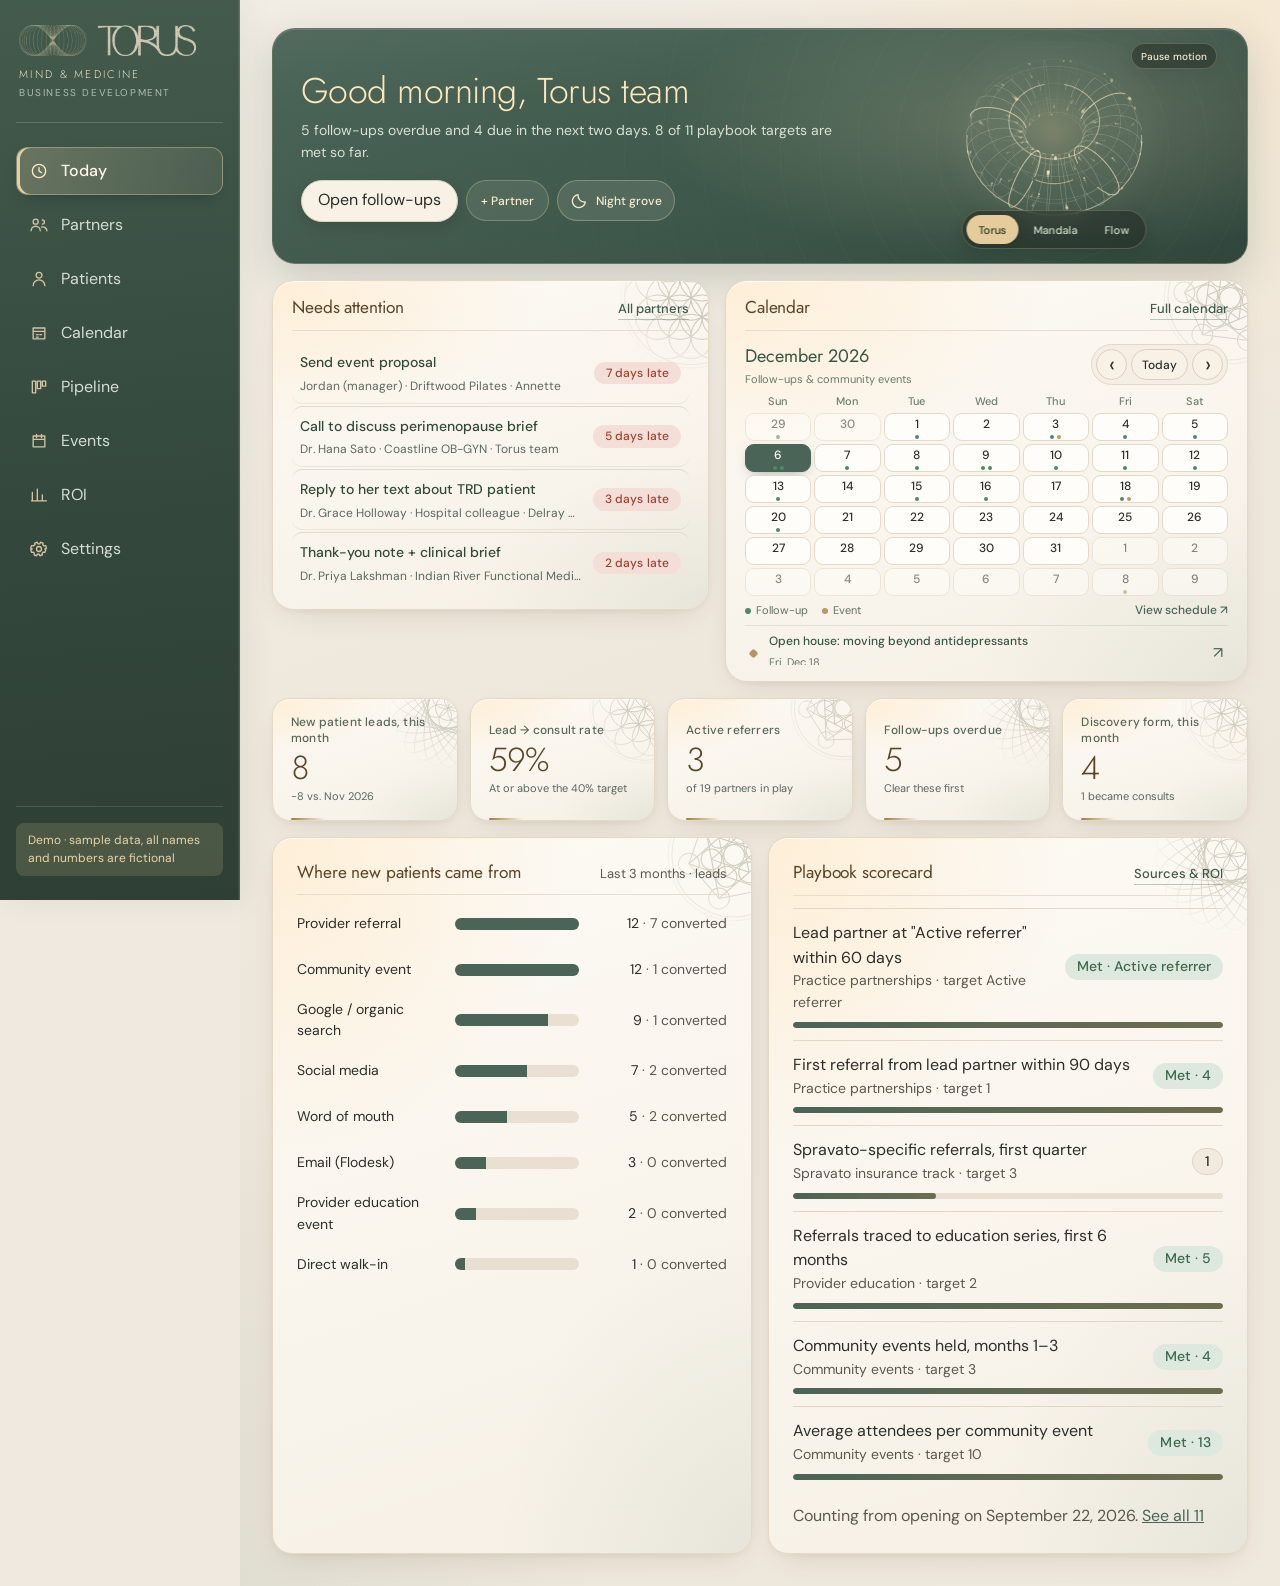
==== commit 3b7ef28c: "V9: warm brand finish, feathered sacred geometry, living torus and Torus Bloom mandala - Warm both t" ====
--- a/dashboard/index.html
+++ b/dashboard/index.html
@@ -21,6 +21,7 @@
   <link rel="stylesheet" href="experience-v6.css">
   <link rel="stylesheet" href="experience-v7.css">
   <link rel="stylesheet" href="experience-v8.css">
+  <link rel="stylesheet" href="torus-finish.css">
 </head>
 <body>
   <a class="skip" href="#main">Skip to content</a>
@@ -51,6 +52,6 @@
   <script src="torus-visuals.js"></script>
   <script src="brand-polish.js"></script>
   <script src="experience-v3.js"></script>
-  <script src="experience-v8.js"></script>
+  <script src="torus-finish.js"></script>
 </body>
 </html>
--- a/dashboard/experience-v8.css
+++ b/dashboard/experience-v8.css
@@ -1,202 +1,13 @@
-/* Torus Mind & Medicine — V8 surgical visual finish.
-   Preserves Torus's original sacred geometry and artwork, all V7 layouts and CRM
-   behavior. Fixes the actual one-layer gradient/two-layer-size square-patch bug. */
-
+/* Torus Mind & Medicine — V8 pipeline stage colors.
+   The V8 palette, card ornaments and header art were replaced by torus-finish.css (V9). */
 html[data-theme="torus"][data-appearance="light"] {
   --v8-flower:url("assets/geometry-flower-v8-light.svg");
   --v8-orbits:url("assets/geometry-orbits-v8-light.svg");
-  --v8-mandala:url("assets/geometry-mandala-v8-light.svg");
-  --bg:#e7e9de;--surface:#f5f4ea;--surface-2:#f9f7ef;
-  --surface-sunken:#e2e9db;--border:#abb9a6;--border-strong:#859a85;
-  --text:#2b4032;--text-muted:#526554;--text-subtle:#596959;--heading:#3c503e;
-  --control-border:#839785;--accent:#375f46;--accent-hover:#294d38;
 }
 html[data-theme="torus"][data-appearance="dark"] {
   --v8-flower:url("assets/geometry-flower-v8-dark.svg");
   --v8-orbits:url("assets/geometry-orbits-v8-dark.svg");
-  --v8-mandala:url("assets/geometry-mandala-v8-dark.svg");
-  --bg:#292d29;--surface:#333a33;--surface-2:#404740;
-  --surface-sunken:#2b332d;--border:#778477;--border-strong:#92a092;
-  --text:#f1e8d8;--text-muted:#d5d0c1;--text-subtle:#c9c5b8;
-  --heading:#f1dfbf;--control-border:#95a18f;--accent:#b9cda9;
-  --accent-hover:#d1dbbc;--focus:#e5d09f;
 }
-html[data-theme="torus"] {
-  --v8-header-art:var(--v8-orbits);
-}
-html[data-theme="torus"][data-screen="partners"],
-html[data-theme="torus"][data-screen="partner"],
-html[data-theme="torus"][data-screen="setup"],
-html[data-theme="torus"][data-screen="calendar"] {
-  --v8-header-art:var(--v8-flower);
-}
-html[data-theme="torus"][data-screen="patients"],
-html[data-theme="torus"][data-screen="events"],
-html[data-theme="torus"][data-screen="event"] {
-  --v8-header-art:var(--v8-mandala);
-}
-
-/* Root cause fix: V5 sized card backgrounds as "ornament 150px, gradient cover".
-   V7 replaced those two layers with ONE gradient. CSS reused the first 150px
-   background-size, causing opaque pale squares instead of a full-card surface.
-   The gradient now always covers the entire card. Ornament is a separate span. */
-html[data-theme="torus"][data-appearance="light"] .card:not(.welcome):not(.signin),
-html[data-theme="torus"][data-appearance="dark"] .card:not(.welcome):not(.signin),
-html[data-theme="torus"] .settings-column>.settings-card {
-  background-size:cover!important;
-  background-position:center!important;
-  background-repeat:no-repeat!important;
-}
-html[data-theme="torus"][data-appearance="light"] .card:not(.welcome):not(.signin) {
-  background-image:linear-gradient(148deg,#f6f5ec 0%,#eaece2 100%)!important;
-  border-color:#b8c5af!important;
-}
-html[data-theme="torus"][data-appearance="dark"] .card:not(.welcome):not(.signin) {
-  background-image:linear-gradient(148deg,#383f37 0%,#323930 100%)!important;
-  border-color:#758171!important;
-}
-/* Prevent two old ::before/::after backgrounds from drawing a phantom square.
-   Every ornament is now an explicit child with its own transparent SVG layer. */
-html[data-theme="torus"] .torus-ornament-host {
-  position:relative;isolation:isolate;
-}
-html[data-theme="torus"] .torus-ornament-host > :not(.torus-card-ornament) {
-  position:relative;z-index:1;
-}
-html[data-theme="torus"] .torus-card-ornament {
-  display:block!important;
-  position:absolute!important;right:9px;top:7px;
-  width:134px;height:134px;
-  z-index:0!important;pointer-events:none!important;
-  background-repeat:no-repeat!important;background-position:center!important;
-  background-size:contain!important;
-  opacity:.53;
-  mask-image:radial-gradient(circle at 50% 50%,#000 40%,rgba(0,0,0,.66) 61%,transparent 79%);
-  -webkit-mask-image:radial-gradient(circle at 50% 50%,#000 40%,rgba(0,0,0,.66) 61%,transparent 79%);
-  transition:opacity .4s ease,transform .5s cubic-bezier(.2,.8,.2,1);
-}
-html[data-theme="torus"] .torus-card-ornament[data-pattern="flower"] {background-image:var(--v8-flower)!important;}
-html[data-theme="torus"] .torus-card-ornament[data-pattern="orbits"] {background-image:var(--v8-orbits)!important;}
-html[data-theme="torus"] .torus-card-ornament[data-pattern="mandala"] {background-image:var(--v8-mandala)!important;}
-html[data-theme="torus"][data-appearance="dark"] .torus-card-ornament {opacity:.39;}
-html[data-theme="torus"] .torus-ornament-host:hover>.torus-card-ornament {
-  opacity:.64;transform:rotate(4deg) scale(1.045);
-}
-html[data-theme="torus"][data-appearance="dark"] .torus-ornament-host:hover>.torus-card-ornament {opacity:.51;}
-/* Keep small utility cards restrained; SVG never covers controls. */
-html[data-theme="torus"] .kpi .torus-card-ornament,
-html[data-theme="torus"] .settings-card .torus-card-ornament,
-html[data-theme="torus"] .today-focus .torus-card-ornament,
-html[data-theme="torus"] .today-mini-calendar .torus-card-ornament {
-  width:112px;height:112px;right:7px;top:7px;opacity:.39;
-}
-html[data-theme="torus"][data-appearance="dark"] .settings-card .torus-card-ornament {opacity:.37;}
-
-/* Card background contrast must remain legible regardless of the geometry. */
-html[data-theme="torus"][data-appearance="light"] body {color:#2b4032;}
-html[data-theme="torus"][data-appearance="light"] .main {
-  background:linear-gradient(137deg,#e7eadf,#e1e6dc 58%,#e9e9dc)!important;
-}
-html[data-theme="torus"][data-appearance="dark"] body {
-  background:#292d29!important;color:#f1e8d8;
-}
-html[data-theme="torus"][data-appearance="dark"] .main {
-  background:linear-gradient(137deg,#2d322d,#292f2a 58%,#2b302b)!important;
-}
-html[data-theme="torus"][data-appearance="dark"] .side {
-  background:linear-gradient(170deg,#29352e,#212b26 72%,#202823)!important;
-}
-html[data-theme="torus"][data-appearance="light"] .card h2,
-html[data-theme="torus"][data-appearance="light"] .settings-card h2 {color:#334c3b!important;}
-html[data-theme="torus"][data-appearance="dark"] .card h2,
-html[data-theme="torus"][data-appearance="dark"] .settings-card h2 {color:#f0dfc0!important;}
-html[data-theme="torus"][data-appearance="light"] .card .muted,
-html[data-theme="torus"][data-appearance="light"] .card small,
-html[data-theme="torus"][data-appearance="light"] .card dt,
-html[data-theme="torus"][data-appearance="light"] .card .field-label {color:#536552;}
-html[data-theme="torus"][data-appearance="dark"] .card .muted,
-html[data-theme="torus"][data-appearance="dark"] .card small,
-html[data-theme="torus"][data-appearance="dark"] .card dt,
-html[data-theme="torus"][data-appearance="dark"] .card .field-label {color:#d2d4c5;}
-html[data-theme="torus"][data-appearance="light"] .card .facts dd {color:#314a38;}
-html[data-theme="torus"][data-appearance="dark"] .card .facts dd {color:#f0e6d5;}
-/* Header theme toggle was almost invisible on the previous Daylight screenshot. */
-html[data-theme="torus"][data-appearance="light"] .top .theme-switch,
-html[data-theme="torus"][data-appearance="light"] .cal-header .theme-switch,
-html[data-theme="torus"][data-appearance="light"] .settings-page-controls .theme-switch {
-  background:#edf2e6!important;color:#30543e!important;
-  border:1px solid #9baE96!important;box-shadow:0 4px 13px rgba(39,70,45,.07)!important;
-}
-html[data-theme="torus"][data-appearance="dark"] .top .theme-switch,
-html[data-theme="torus"][data-appearance="dark"] .cal-header .theme-switch,
-html[data-theme="torus"][data-appearance="dark"] .settings-page-controls .theme-switch {
-  background:#49534a!important;color:#f4e6c9!important;
-  border:1px solid #a2aa95!important;
-}
-html[data-theme="torus"][data-appearance="dark"] .top,
-html[data-theme="torus"][data-appearance="dark"] .cal-header,
-html[data-theme="torus"][data-appearance="dark"] .settings-page-intro {
-  background:linear-gradient(117deg,#3d453e,#364039 70%,#404b40)!important;
-  border-color:#788877!important;
-}
-html[data-theme="torus"][data-appearance="light"] .top,
-html[data-theme="torus"][data-appearance="light"] .cal-header,
-html[data-theme="torus"][data-appearance="light"] .settings-page-intro {
-  background:linear-gradient(116deg,#f4f2e7,#e8eddf 65%,#e1e7d9)!important;
-  border-color:#b3c3ad!important;
-}
-
-/* Original Torus photo triangle: more exposed, still below text and controls. */
-html[data-theme="torus"] .top .brand-header-triangle,
-html[data-theme="torus"] .cal-header .brand-header-triangle,
-html[data-theme="torus"] .settings-page-intro .brand-header-triangle {
-  left:clamp(230px,30%,430px)!important;top:51%!important;right:auto!important;
-  width:clamp(145px,15vw,205px)!important;height:clamp(142px,15vw,192px)!important;
-  opacity:.69!important;
-  background-image:var(--header-photo)!important;
-  clip-path:var(--header-orientation)!important;
-  filter:sepia(.09) saturate(.91) contrast(1.04) brightness(1.02)!important;
-  transform:translateY(-50%) rotate(var(--header-tilt))!important;
-  transition:opacity .38s,transform .55s cubic-bezier(.2,.8,.2,1)!important;
-}
-html[data-theme="torus"][data-appearance="dark"] .top .brand-header-triangle,
-html[data-theme="torus"][data-appearance="dark"] .cal-header .brand-header-triangle,
-html[data-theme="torus"][data-appearance="dark"] .settings-page-intro .brand-header-triangle {
-  opacity:.62!important;filter:sepia(.18) saturate(.74) brightness(.92) contrast(1.08)!important;
-}
-html[data-theme="torus"] .top:hover .brand-header-triangle,
-html[data-theme="torus"] .cal-header:hover .brand-header-triangle,
-html[data-theme="torus"] .settings-page-intro:hover .brand-header-triangle {
-  opacity:.82!important;
-  transform:translateY(-50%) rotate(calc(var(--header-tilt) + 2deg)) scale(1.025)!important;
-}
-html[data-theme="torus"] .top .brand-header-media::before,
-html[data-theme="torus"] .cal-header .brand-header-media::before,
-html[data-theme="torus"] .settings-page-intro .brand-header-media::before {
-  content:""!important;
-  background:var(--v8-header-art) calc(100% + 24px) center/224px 224px no-repeat!important;
-  opacity:.77!important;filter:none!important;
-}
-html[data-theme="torus"][data-appearance="dark"] .brand-header-media::before {opacity:.64!important;}
-html[data-theme="torus"] .top .brand-header-media::after,
-html[data-theme="torus"] .cal-header .brand-header-media::after,
-html[data-theme="torus"] .settings-page-intro .brand-header-media::after {
-  background:radial-gradient(ellipse at 80% 50%,rgba(238,212,164,.07),transparent 60%)!important;
-}
-@media(max-width:760px) {
-  html[data-theme="torus"] .top .brand-header-triangle,
-  html[data-theme="torus"] .cal-header .brand-header-triangle,
-  html[data-theme="torus"] .settings-page-intro .brand-header-triangle {
-    left:54%!important;width:126px!important;height:136px!important;opacity:.33!important;
-  }
-  html[data-theme="torus"] .top .brand-header-media::before,
-  html[data-theme="torus"] .cal-header .brand-header-media::before,
-  html[data-theme="torus"] .settings-page-intro .brand-header-media::before {
-    background-size:154px 154px!important;
-    background-position:calc(100% + 34px) center!important;opacity:.48!important;
-  }
-}
-
 /* Pipeline columns ARE the six stages. Tint the whole column, tiles and controls.
    Transparent highlights create subtle liquid depth without expensive filters. */
 html[data-theme="torus"] .pipeline-board .col[data-stage] {
--- a/dashboard/torus-finish.css
+++ b/dashboard/torus-finish.css
@@ -0,0 +1,487 @@
+/* Torus finish (V9): brand-warm palettes, liquid card surfaces, feathered sacred geometry.
+   Loaded last. Replaces the V8 palette, header art and card-ornament rules.
+   Brand: torusmedicine.com palette (moss shadow, golden haze, bronze soil, solar resin,
+   deep canopy, lunar sage, moon dust). Motion: transform/opacity only, slow, calm. */
+
+/* ---------- 1. Palettes ---------- */
+html[data-theme="torus"][data-appearance="light"] {
+  --bg:#efe9df; --surface:#fbf8f2; --surface-2:#fffdf9; --surface-sunken:#f2ece2;
+  --border:#e2d8c8; --border-strong:#cfc1aa; --control-border:#a89b84;
+  --text:#2c2e2a; --text-muted:#5d584e; --text-subtle:#6a6458;
+  --heading:#5a4529; --accent:#4a6457; --accent-hover:#3c5247; --accent-fg:#fffdf8;
+  --accent-soft:#e4eadf; --focus:#4a6457; --highlight:#ffe5bd;
+  --tf-gold:#a37c3f; --tf-gold-soft:rgba(163,124,63,.14);
+  --tf-ink-a:#a37c3f; --tf-ink-b:#4d6d71;
+  --tf-card-a:#fdfaf5; --tf-card-b:#f6f0e5; --tf-card-line:#e4d9c7;
+  --tf-glow:rgba(255,229,189,.55); --tf-pool:rgba(128,154,140,.13);
+  --tf-shadow:0 1px 0 rgba(255,255,255,.85) inset, 0 12px 32px -16px rgba(103,79,40,.22), 0 2px 6px rgba(103,79,40,.05);
+  --tf-row-alt:rgba(242,235,223,.55); --tf-row-hover:rgba(255,229,189,.32);
+  --tf-geo-opacity:.62; --tf-orn-opacity:.34;
+}
+html[data-theme="torus"][data-appearance="dark"] {
+  --bg:#1d1b17; --surface:#27241f; --surface-2:#2f2b25; --surface-sunken:#211f1a;
+  --border:#3d382f; --border-strong:#544d40; --control-border:#7a715f;
+  --text:#f2eadb; --text-muted:#d0c6b2; --text-subtle:#bfb49f;
+  --heading:#f0d6a3; --accent:#e9d1a0; --accent-hover:#f3dfb6; --accent-fg:#211e19;
+  --accent-soft:#36382c; --focus:#f0d6a3; --highlight:#f0d6a3;
+  --tf-gold:#e2c48c; --tf-gold-soft:rgba(226,196,140,.12);
+  --tf-ink-a:#e7c88f; --tf-ink-b:#9fbcae;
+  --tf-card-a:#2b2822; --tf-card-b:#25221d; --tf-card-line:#3b362d;
+  --tf-glow:rgba(240,214,163,.085); --tf-pool:rgba(128,154,140,.10);
+  --tf-shadow:0 1px 0 rgba(255,240,210,.05) inset, 0 16px 36px -18px rgba(0,0,0,.65), 0 2px 6px rgba(0,0,0,.18);
+  --tf-row-alt:rgba(255,244,222,.025); --tf-row-hover:rgba(240,214,163,.07);
+  --tf-geo-opacity:.5; --tf-orn-opacity:.26;
+}
+
+/* ---------- 2. Canvas, sidebar ---------- */
+html[data-theme="torus"][data-appearance="light"] body { background:var(--bg)!important; color:var(--text); }
+html[data-theme="torus"][data-appearance="dark"] body { background:var(--bg)!important; color:var(--text); }
+html[data-theme="torus"][data-appearance="light"] .main {
+  background:
+    radial-gradient(60% 40% at 92% 0%, rgba(255,229,189,.42), transparent 70%),
+    radial-gradient(50% 45% at 0% 100%, rgba(128,154,140,.12), transparent 70%),
+    linear-gradient(160deg,#f2ede4,#ece5d9 60%,#efe8dc)!important;
+}
+html[data-theme="torus"][data-appearance="dark"] .main {
+  background:
+    radial-gradient(55% 40% at 92% 0%, rgba(240,214,163,.06), transparent 70%),
+    radial-gradient(50% 45% at 0% 100%, rgba(77,109,113,.10), transparent 70%),
+    linear-gradient(160deg,#201e1a,#1c1a16 60%,#1f1d19)!important;
+}
+html[data-theme="torus"][data-appearance="light"] .side {
+  background:linear-gradient(176deg,#435b4d 0%,#34483d 55%,#2e3f35 100%)!important;
+}
+html[data-theme="torus"][data-appearance="dark"] .side {
+  background:linear-gradient(176deg,#272b23 0%,#1f221c 60%,#1b1d18 100%)!important;
+  border-right:1px solid #2f3128!important;
+}
+html[data-theme="torus"][data-appearance] .side .nav a { transition:background-color .2s ease, color .2s ease; }
+html[data-theme="torus"][data-appearance] .side .nav a[aria-current="page"] {
+  background:linear-gradient(100deg,rgba(255,229,189,.22),rgba(255,229,189,.08))!important;
+  border:1px solid rgba(255,229,189,.32)!important; color:#fff7e8!important;
+  box-shadow:inset 3px 0 0 #e9cf9c, 0 6px 18px -10px rgba(0,0,0,.45)!important;
+}
+
+/* ---------- 3. Liquid cards ---------- */
+html[data-theme="torus"][data-appearance="light"] .card:not(.welcome):not(.signin),
+html[data-theme="torus"][data-appearance="dark"] .card:not(.welcome):not(.signin),
+html[data-theme="torus"][data-appearance="light"] .kpi,
+html[data-theme="torus"][data-appearance="dark"] .kpi {
+  background-image:
+    radial-gradient(120% 90% at 0% 0%, var(--tf-glow), transparent 52%),
+    radial-gradient(90% 80% at 100% 100%, var(--tf-pool), transparent 58%),
+    linear-gradient(162deg, var(--tf-card-a), var(--tf-card-b))!important;
+  background-size:100% 100%!important; background-repeat:no-repeat!important; background-position:center!important;
+  background-color:var(--tf-card-b)!important;
+  border:1px solid var(--tf-card-line)!important;
+  box-shadow:var(--tf-shadow)!important;
+}
+html[data-theme="torus"][data-appearance] .card:not(.welcome):not(.signin),
+html[data-theme="torus"][data-appearance] .kpi { position:relative; isolation:isolate; overflow:hidden; }
+/* Liquid rim: a soft light line that runs along the top edge and fades out. */
+html[data-theme="torus"][data-appearance] .torus-ornament-host::after,
+html[data-theme="torus"][data-appearance] .kpi::after {
+  content:""!important; position:absolute!important; inset:0 0 auto 0!important; height:1px!important;
+  width:auto!important; opacity:1!important; transform:none!important;
+  background:linear-gradient(90deg,transparent 4%,rgba(255,236,200,.85) 30%,rgba(255,236,200,.25) 70%,transparent 96%)!important;
+  pointer-events:none!important; z-index:2!important; mask-image:none!important; -webkit-mask-image:none!important;
+}
+html[data-theme="torus"][data-appearance="dark"] .torus-ornament-host::after,
+html[data-theme="torus"][data-appearance="dark"] .kpi::after {
+  background:linear-gradient(90deg,transparent 4%,rgba(240,214,163,.32) 30%,rgba(240,214,163,.06) 70%,transparent 96%)!important;
+}
+html[data-theme="torus"][data-appearance] .card:not(.welcome):not(.signin):not(.torus-card-plain) { transition:box-shadow .3s ease, transform .3s ease; }
+
+/* Card corner geometry: a quarter of a figure peeking in at the top-right corner,
+   feathered into the card so it never sits behind numbers or text. */
+html[data-theme="torus"][data-appearance] .torus-ornament-host > :not(.torus-card-ornament) { position:relative; z-index:1; }
+html[data-theme="torus"][data-appearance] .torus-card-ornament {
+  display:block!important; position:absolute!important; z-index:0!important; pointer-events:none!important;
+  top:-78px!important; right:-78px!important; left:auto!important; bottom:auto!important;
+  width:190px!important; height:190px!important;
+  background:linear-gradient(135deg,var(--tf-ink-a),var(--tf-ink-b))!important;
+  /* Figure intersected with a radial fade centred on the card corner = feathered into the card. */
+  -webkit-mask:var(--orn-mask) center/contain no-repeat, radial-gradient(circle at 50% 50%, #000 0 18%, transparent 60%);
+  -webkit-mask-composite:source-in;
+  mask:var(--orn-mask) center/contain no-repeat, radial-gradient(circle at 50% 50%, #000 0 18%, transparent 60%);
+  mask-composite:intersect;
+  opacity:var(--tf-orn-opacity)!important;
+  transform:rotate(var(--orn-turn,0deg))!important;
+  transition:opacity .6s ease, transform 1.4s cubic-bezier(.2,.7,.2,1)!important;
+  filter:none!important;
+}
+html[data-theme="torus"][data-appearance] .torus-card-ornament::before { content:none!important; }
+html[data-theme="torus"][data-appearance] .torus-card-ornament[data-pattern="flower"] { --orn-mask:url("assets/geo-flower.svg"); }
+html[data-theme="torus"][data-appearance] .torus-card-ornament[data-pattern="metatron"] { --orn-mask:url("assets/geo-metatron.svg"); }
+html[data-theme="torus"][data-appearance] .torus-card-ornament[data-pattern="orbits"] { --orn-mask:url("assets/geo-orbits.svg"); }
+/* Older layers drew squares and wallpaper with card ::before; the corner figure replaces them. */
+html[data-theme="torus"][data-appearance] .torus-ornament-host::before { content:none!important; }
+html[data-theme="torus"][data-appearance] .torus-ornament-host:hover > .torus-card-ornament {
+  opacity:calc(var(--tf-orn-opacity) + .12)!important;
+  transform:rotate(calc(var(--orn-turn,0deg) + 14deg))!important;
+}
+html[data-theme="torus"][data-appearance] .kpi .torus-card-ornament { width:150px!important; height:150px!important; top:-66px!important; right:-66px!important; }
+
+/* ---------- 4. Type: titles, numbers, highlighted facts ---------- */
+html[data-theme="torus"][data-appearance] .card h2,
+html[data-theme="torus"][data-appearance] .settings-card h2 {
+  font-family:var(--font-display)!important; font-weight:400!important;
+  font-size:clamp(17px,1.35vw,20px)!important; letter-spacing:-.005em!important;
+  color:var(--heading)!important; line-height:1.25!important;
+}
+html[data-theme="torus"][data-appearance] .card-head { align-items:baseline; gap:12px; padding-bottom:10px; border-bottom:1px solid color-mix(in srgb, var(--tf-card-line) 80%, transparent); margin-bottom:12px; }
+html[data-theme="torus"][data-appearance] .card-head > a,
+html[data-theme="torus"][data-appearance] .card-head > .muted { font-size:13px!important; }
+html[data-theme="torus"][data-appearance] .card-head > a {
+  color:var(--accent)!important; text-decoration:none!important; font-weight:500!important;
+  border-bottom:1px solid color-mix(in srgb, var(--accent) 35%, transparent);
+}
+html[data-theme="torus"][data-appearance="light"] .card-head > a { color:#3f5a4c!important; }
+html[data-theme="torus"][data-appearance] .card-head > a:hover { border-bottom-color:currentColor; }
+
+html[data-theme="torus"][data-appearance] .kpi { padding:16px 18px 15px!important; }
+html[data-theme="torus"][data-appearance] .kpi > span:first-of-type,
+html[data-theme="torus"][data-appearance] .kpi .label,
+html[data-theme="torus"][data-appearance] .kpi > small:first-child {
+  font-size:12.5px!important; letter-spacing:.01em!important; color:var(--text-muted)!important; font-weight:500!important;
+}
+html[data-theme="torus"][data-appearance] .kpi .num,
+html[data-theme="torus"][data-appearance] .kpi b,
+html[data-theme="torus"][data-appearance] .kpi strong {
+  font-family:var(--font-display)!important; font-weight:300!important;
+  font-size:clamp(30px,2.6vw,38px)!important; line-height:1.05!important; letter-spacing:-.02em!important;
+  color:var(--heading)!important;
+}
+html[data-theme="torus"][data-appearance] .kpi .num.bad { color:#a1412f!important; }
+html[data-theme="torus"][data-appearance="dark"] .kpi .num.bad { color:#f0a88f!important; }
+html[data-theme="torus"][data-appearance] .kpi .num.good { color:#3b6a4c!important; }
+html[data-theme="torus"][data-appearance="dark"] .kpi .num.good { color:#bcd8b0!important; }
+/* Small accent bead under each number: the "highlight" the eye lands on. */
+html[data-theme="torus"][data-appearance] .kpi::before {
+  content:""!important; position:absolute!important; left:18px!important; bottom:0!important; top:auto!important; right:auto!important;
+  width:34px!important; height:2px!important; border-radius:2px!important; opacity:1!important; transform:none!important;
+  background:linear-gradient(90deg,var(--tf-gold),transparent)!important; z-index:2!important;
+  mask-image:none!important; -webkit-mask-image:none!important;
+}
+
+/* Tables: warm header band, quiet zebra, golden hover. */
+html[data-theme="torus"][data-appearance] thead th {
+  background:transparent!important; color:var(--text-muted)!important;
+  font-size:12.5px!important; font-weight:500!important; letter-spacing:.01em!important;
+  border-bottom:1px solid var(--tf-card-line)!important;
+}
+html[data-theme="torus"][data-appearance="light"] thead,
+html[data-theme="torus"][data-appearance="light"] thead tr { background:rgba(242,235,223,.75)!important; }
+html[data-theme="torus"][data-appearance="dark"] thead,
+html[data-theme="torus"][data-appearance="dark"] thead tr { background:rgba(255,244,222,.035)!important; }
+html[data-theme="torus"][data-appearance] tbody tr,
+html[data-theme="torus"][data-appearance] tbody tr:nth-child(odd) { background:transparent!important; }
+html[data-theme="torus"][data-appearance] tbody tr:nth-child(even) { background:var(--tf-row-alt)!important; }
+html[data-theme="torus"][data-appearance] tbody tr:hover { background:var(--tf-row-hover)!important; }
+html[data-theme="torus"][data-appearance] tbody td { border-color:color-mix(in srgb, var(--tf-card-line) 70%, transparent)!important; }
+html[data-theme="torus"][data-appearance] td .person,
+html[data-theme="torus"][data-appearance] td strong,
+html[data-theme="torus"][data-appearance] td b { color:var(--text)!important; font-weight:500!important; }
+
+/* ---------- 5. Page headers ---------- */
+html[data-theme="torus"][data-appearance="light"] .top,
+html[data-theme="torus"][data-appearance="light"] .cal-header,
+html[data-theme="torus"][data-appearance="light"] .settings-page-intro {
+  background:
+    radial-gradient(70% 120% at 100% 0%, rgba(255,229,189,.55), transparent 60%),
+    linear-gradient(112deg,#fdfaf4 0%,#f8f2e7 55%,#f2eadc 100%)!important;
+  border:1px solid var(--tf-card-line)!important; box-shadow:var(--tf-shadow)!important;
+}
+html[data-theme="torus"][data-appearance="dark"] .top,
+html[data-theme="torus"][data-appearance="dark"] .cal-header,
+html[data-theme="torus"][data-appearance="dark"] .settings-page-intro {
+  background:
+    radial-gradient(70% 120% at 100% 0%, rgba(240,214,163,.09), transparent 60%),
+    linear-gradient(112deg,#2d2a24 0%,#28251f 58%,#2a2820 100%)!important;
+  border:1px solid var(--tf-card-line)!important; box-shadow:var(--tf-shadow)!important;
+}
+html[data-theme="torus"][data-appearance] .top,
+html[data-theme="torus"][data-appearance] .cal-header,
+html[data-theme="torus"][data-appearance] .settings-page-intro { position:relative; isolation:isolate; overflow:hidden; --px:0; --py:0; }
+html[data-theme="torus"][data-appearance] .top h1,
+html[data-theme="torus"][data-appearance] .cal-header h1,
+html[data-theme="torus"][data-appearance] .cal-header h2,
+html[data-theme="torus"][data-appearance] .settings-page-intro h1 { color:var(--heading)!important; font-weight:300!important; }
+html[data-theme="torus"][data-appearance] .top p.muted,
+html[data-theme="torus"][data-appearance] .top [data-subtitle],
+html[data-theme="torus"][data-appearance] .settings-page-intro p { color:var(--text-muted)!important; font-size:14px!important; line-height:1.55!important; }
+
+html[data-theme="torus"][data-appearance] .top > .brand-header-media,
+html[data-theme="torus"][data-appearance] .cal-header > .brand-header-media,
+html[data-theme="torus"][data-appearance] .settings-page-intro > .brand-header-media {
+  position:absolute!important; inset:0!important; width:auto!important; min-width:0!important; height:auto!important;
+  z-index:0!important; opacity:1!important; overflow:hidden!important; border-radius:inherit;
+  -webkit-mask-image:none!important; mask-image:none!important; pointer-events:none!important;
+}
+html[data-theme="torus"][data-appearance] .top > :not(.brand-header-media),
+html[data-theme="torus"][data-appearance] .cal-header > :not(.brand-header-media),
+html[data-theme="torus"][data-appearance] .settings-page-intro > :not(.brand-header-media) { position:relative; z-index:1; }
+
+/* Corner figure (top-right): feathered, embossed, turning very slowly. */
+html[data-theme="torus"][data-appearance] .brand-header-media::before {
+  content:""!important; position:absolute!important; inset:auto!important;
+  top:-118px!important; right:-112px!important; width:340px!important; height:340px!important; margin-top:0!important;
+  background:linear-gradient(140deg,var(--tf-ink-a),var(--tf-ink-b))!important;
+  -webkit-mask:var(--tf-head-geo) center/contain no-repeat, radial-gradient(circle at 50% 50%, #000 0 30%, rgba(0,0,0,.35) 52%, transparent 70%);
+  -webkit-mask-composite:source-in;
+  mask:var(--tf-head-geo) center/contain no-repeat, radial-gradient(circle at 50% 50%, #000 0 30%, rgba(0,0,0,.35) 52%, transparent 70%);
+  mask-composite:intersect;
+  opacity:var(--tf-geo-opacity)!important; filter:none!important;
+  translate:calc(var(--px) * -7px) calc(var(--py) * -5px);
+  transition:translate .9s cubic-bezier(.2,.7,.2,1);
+  animation:tf-turn 260s linear infinite, tf-breathe 11s ease-in-out infinite;
+}
+/* Second, quieter figure peeking from the bottom-left corner, counter-turning. */
+html[data-theme="torus"][data-appearance] .brand-header-media::after {
+  content:""!important; position:absolute!important; inset:auto!important;
+  left:-96px!important; bottom:-120px!important; width:230px!important; height:230px!important;
+  background:linear-gradient(140deg,var(--tf-ink-b),var(--tf-ink-a))!important;
+  -webkit-mask:var(--tf-head-geo-2) center/contain no-repeat, radial-gradient(circle at 50% 50%, #000 0 25%, transparent 66%);
+  -webkit-mask-composite:source-in;
+  mask:var(--tf-head-geo-2) center/contain no-repeat, radial-gradient(circle at 50% 50%, #000 0 25%, transparent 66%);
+  mask-composite:intersect;
+  opacity:calc(var(--tf-geo-opacity) * .5)!important; filter:none!important;
+  animation:tf-turn-back 320s linear infinite;
+}
+/* Photo triangle in the free band between the title and the buttons. */
+html[data-theme="torus"][data-appearance] .brand-header-media > .brand-header-triangle {
+  position:absolute!important; left:var(--tri-x,60%)!important; right:auto!important; top:50%!important; bottom:auto!important;
+  width:var(--tri-size,170px)!important; height:calc(var(--tri-size,170px) * .92)!important; margin-top:calc(var(--tri-size,170px) * -.46)!important;
+  background-image:var(--header-photo)!important; background-size:cover!important; background-position:center!important;
+  clip-path:var(--header-orientation)!important;
+  -webkit-mask-image:linear-gradient(180deg,#000 22%,rgba(0,0,0,.55) 62%,transparent 100%);
+  mask-image:linear-gradient(180deg,#000 22%,rgba(0,0,0,.55) 62%,transparent 100%);
+  filter:sepia(.18) saturate(.82) contrast(1.02) brightness(1.03)!important;
+  opacity:.62!important; box-shadow:none!important;
+  transform:rotate(var(--header-tilt,0deg))!important;
+  translate:calc(var(--px) * 6px) calc(var(--py) * 4px);
+  transition:translate .9s cubic-bezier(.2,.7,.2,1), opacity .5s ease!important;
+  animation:tf-float 13s ease-in-out infinite;
+}
+html[data-theme="torus"][data-appearance="dark"] .brand-header-media > .brand-header-triangle {
+  opacity:.5!important; filter:sepia(.28) saturate(.7) brightness(.86) contrast(1.06)!important;
+}
+html[data-theme="torus"][data-appearance] [data-tri="corner"] > .brand-header-media > .brand-header-triangle { opacity:.32!important; }
+html[data-theme="torus"][data-appearance] .brand-header-tri-line {
+  position:absolute; left:calc(var(--tri-x,60%) - var(--tri-size,170px) * .1); top:50%;
+  width:calc(var(--tri-size,170px) * 1.2); height:calc(var(--tri-size,170px) * 1.1); margin-top:calc(var(--tri-size,170px) * -.55);
+  color:var(--tf-gold); opacity:.5; pointer-events:none;
+  -webkit-mask-image:linear-gradient(180deg,#000 30%,transparent 100%); mask-image:linear-gradient(180deg,#000 30%,transparent 100%);
+  translate:calc(var(--px) * 10px) calc(var(--py) * 6px);
+  transition:translate 1.1s cubic-bezier(.2,.7,.2,1);
+  animation:tf-sway 17s ease-in-out infinite;
+}
+html[data-theme="torus"][data-appearance] .brand-header-tri-line svg { width:100%; height:100%; display:block; overflow:visible; }
+html[data-theme="torus"][data-appearance="dark"] .brand-header-tri-line { opacity:.38; }
+html[data-theme="torus"][data-appearance] [data-tri="corner"] .brand-header-tri-line { opacity:.22; }
+
+/* Per-page figures (the photo and orientation still come from the page theme). */
+html[data-theme="torus"] { --tf-head-geo:url("assets/geo-flower.svg"); --tf-head-geo-2:url("assets/geo-metatron.svg"); }
+html[data-theme="torus"][data-screen="patients"],
+html[data-theme="torus"][data-screen="events"],
+html[data-theme="torus"][data-screen="event"],
+html[data-theme="torus"][data-screen="setup"] { --tf-head-geo:url("assets/geo-metatron.svg"); --tf-head-geo-2:url("assets/geo-flower.svg"); }
+html[data-theme="torus"][data-screen="pipeline"],
+html[data-theme="torus"][data-screen="sources"] { --tf-head-geo:url("assets/geo-orbits.svg"); --tf-head-geo-2:url("assets/geo-flower.svg"); }
+
+@keyframes tf-turn { to { rotate:360deg; } }
+@keyframes tf-turn-back { to { rotate:-360deg; } }
+@keyframes tf-breathe { 0%,100% { scale:1; } 50% { scale:1.035; } }
+@keyframes tf-float { 0%,100% { transform:rotate(var(--header-tilt,0deg)) translateY(0); } 50% { transform:rotate(calc(var(--header-tilt,0deg) + 1.2deg)) translateY(-4px); } }
+@keyframes tf-sway { 0%,100% { rotate:-2.5deg; } 50% { rotate:2.5deg; } }
+
+/* ---------- 6. Today hero ---------- */
+html[data-theme="torus"][data-appearance] .today-hero .geometry-caption { display:none!important; }
+html[data-theme="torus"][data-appearance] .today-hero h1 { letter-spacing:-.015em; }
+html[data-theme="torus"][data-appearance="dark"] .welcome.today-hero {
+  background:
+    radial-gradient(60% 90% at 78% 40%, rgba(240,214,163,.12), transparent 65%),
+    linear-gradient(118deg,#2b3a31 0%,#243128 55%,#1f2a23 100%)!important;
+  border-color:#3d4a3f!important;
+}
+html[data-theme="torus"][data-appearance="light"] .welcome.today-hero {
+  background:
+    radial-gradient(60% 90% at 78% 40%, rgba(255,229,189,.22), transparent 65%),
+    linear-gradient(118deg,#4a6457 0%,#3f5a4c 55%,#344b40 100%)!important;
+}
+
+/* ---------- 7. Chips and status: readable, warm ---------- */
+html[data-theme="torus"][data-appearance] .chip { font-weight:500!important; letter-spacing:.005em; }
+html[data-theme="torus"][data-appearance="dark"] .chip.danger { background:rgba(214,120,96,.18)!important; color:#f3b8a6!important; border-color:rgba(214,120,96,.35)!important; }
+html[data-theme="torus"][data-appearance="dark"] .chip.warning { background:rgba(226,184,110,.16)!important; color:#f1d29a!important; border-color:rgba(226,184,110,.32)!important; }
+html[data-theme="torus"][data-appearance="dark"] .chip.success { background:rgba(150,190,140,.15)!important; color:#c8e0bd!important; border-color:rgba(150,190,140,.3)!important; }
+
+/* ---------- 8. Phones ---------- */
+@media (max-width:760px) {
+  html[data-theme="torus"][data-appearance] .brand-header-media::before { width:200px!important; height:200px!important; top:-110px!important; right:-110px!important; opacity:calc(var(--tf-geo-opacity) * .7)!important; }
+  html[data-theme="torus"][data-appearance] .brand-header-media::after { display:none!important; }
+  html[data-theme="torus"][data-appearance] [data-tri] > .brand-header-media > .brand-header-triangle { top:12px!important; margin-top:0!important; opacity:.7!important; animation:none; }
+  html[data-theme="torus"][data-appearance] [data-tri] .brand-header-tri-line { top:6px!important; margin-top:0!important; opacity:.4!important; }
+  html[data-theme="torus"][data-appearance] [data-tri="hidden"] > .brand-header-media > .brand-header-triangle,
+  html[data-theme="torus"][data-appearance] [data-tri="hidden"] .brand-header-tri-line { display:none!important; }
+  html[data-theme="torus"][data-appearance] .torus-card-ornament { width:150px!important; height:150px!important; top:-64px!important; right:-64px!important; }
+}
+
+/* ---------- 9. Reduced motion ---------- */
+html[data-motion="reduced"] .brand-header-media::before,
+html[data-motion="reduced"] .brand-header-media::after,
+html[data-motion="reduced"] .brand-header-triangle,
+html[data-motion="reduced"] .brand-header-tri-line { animation:none!important; translate:none!important; }
+@media (prefers-reduced-motion: reduce) {
+  html[data-theme="torus"][data-appearance] .brand-header-media::before,
+  html[data-theme="torus"][data-appearance] .brand-header-media::after,
+  html[data-theme="torus"][data-appearance] .brand-header-triangle,
+  html[data-theme="torus"][data-appearance] .brand-header-tri-line,
+  html[data-theme="torus"][data-appearance] .torus-card-ornament { animation:none!important; transition:none!important; translate:none!important; }
+}
+
+/* ---------- 10. Role remap: panels, fields, quiet buttons, chips (both themes) ----------
+   Earlier layers hard-coded mint (day) and forest green (night) on these parts.
+   Map them by role onto the warm palette so every page reads as one system. */
+html[data-theme="torus"] { --tf-panel:var(--surface-sunken); --tf-panel-line:var(--tf-card-line); }
+html[data-theme="torus"][data-appearance="light"] { --tf-panel:#f4eee4; --tf-field:#fffdf9; --tf-field-line:#d7cbb7; --tf-quiet:#f7f1e6; --tf-quiet-line:#ddd0bb; --tf-chip:#f1eadf; --tf-chip-line:#e0d4c1; --tf-grid-line:#e6dccd; }
+html[data-theme="torus"][data-appearance="dark"]  { --tf-panel:#23211c; --tf-field:#1f1d19; --tf-field-line:#4d473b; --tf-quiet:#332f28; --tf-quiet-line:#544d40; --tf-chip:rgba(255,244,222,.06); --tf-chip-line:rgba(255,244,222,.13); --tf-grid-line:#3a352c; }
+
+html[data-theme="torus"][data-appearance] .cal-day-panel, html[data-theme="torus"][data-appearance] .cal-month-panel, html[data-theme="torus"][data-appearance] .cal-tools,
+html[data-theme="torus"][data-appearance] .cal-period-bar, html[data-theme="torus"][data-appearance] .cal-seg, html[data-theme="torus"][data-appearance] .cal-month-nav,
+html[data-theme="torus"][data-appearance] .event-accordion-content, html[data-theme="torus"][data-appearance] .event-accordion-linked,
+html[data-theme="torus"][data-appearance] .pipeline-bulk, html[data-theme="torus"][data-appearance] .pipeline-toolbar, html[data-theme="torus"][data-appearance] .pipeline-stage-tabs,
+html[data-theme="torus"][data-appearance] .settings-tokens, html[data-theme="torus"][data-appearance] details.settings-choice,
+html[data-theme="torus"][data-appearance] .today-mini-month-actions {
+  background:var(--tf-panel)!important; background-image:none!important; border-color:var(--tf-panel-line)!important;
+}
+html[data-theme="torus"][data-appearance] .cal-day-panel { background-image:radial-gradient(100% 60% at 0% 0%, var(--tf-glow), transparent 60%)!important; box-shadow:var(--tf-shadow)!important; }
+html[data-theme="torus"][data-appearance] .cal-grid { background:var(--tf-grid-line)!important; }
+html[data-theme="torus"][data-appearance] .cal-weekday { background:var(--tf-panel)!important; color:var(--text-muted)!important; }
+html[data-theme="torus"][data-appearance] .cal-cell { background:var(--surface-2)!important; background-image:none!important; }
+html[data-theme="torus"][data-appearance="dark"] .cal-cell { background:#29261f!important; }
+html[data-theme="torus"][data-appearance] .cal-cell.is-outside { background:var(--tf-panel)!important; opacity:.8; }
+html[data-theme="torus"][data-appearance] .cal-cell.is-today,
+html[data-theme="torus"][data-appearance] .cal-cell.is-today.is-selected,
+html[data-theme="torus"][data-appearance] .cal-cell.is-selected {
+  background:linear-gradient(160deg, color-mix(in srgb, var(--highlight) 38%, var(--surface-2)), var(--surface-2))!important;
+  box-shadow:inset 0 0 0 1.5px var(--tf-gold)!important;
+}
+html[data-theme="torus"][data-appearance="dark"] .cal-cell.is-today,
+html[data-theme="torus"][data-appearance="dark"] .cal-cell.is-today.is-selected,
+html[data-theme="torus"][data-appearance="dark"] .cal-cell.is-selected { background:linear-gradient(160deg,#3a3326,#2b271f)!important; }
+
+/* Today's mini calendar */
+html[data-theme="torus"][data-appearance] .today-day,
+html[data-theme="torus"][data-appearance] .today-day.has-items,
+html[data-theme="torus"][data-appearance] .today-day.is-outside,
+html[data-theme="torus"][data-appearance] .today-day.is-outside.has-items { background:var(--surface-2)!important; border-color:var(--tf-card-line)!important; color:var(--text)!important; }
+html[data-theme="torus"][data-appearance="dark"] .today-day,
+html[data-theme="torus"][data-appearance="dark"] .today-day.has-items { background:#2e2a23!important; }
+html[data-theme="torus"][data-appearance] .today-day.is-outside { opacity:.55; }
+html[data-theme="torus"][data-appearance] .today-day.is-today,
+html[data-theme="torus"][data-appearance] .today-day.is-today.has-items { background:var(--accent)!important; color:var(--accent-fg)!important; border-color:var(--accent)!important; box-shadow:0 4px 14px -6px color-mix(in srgb, var(--accent) 70%, transparent)!important; }
+html[data-theme="torus"][data-appearance] .today-day.is-today .today-day-number { background:transparent!important; color:inherit!important; }
+html[data-theme="torus"][data-appearance] .today-day-number { background:transparent!important; }
+
+/* Fields */
+html[data-theme="torus"][data-appearance] .field, html[data-theme="torus"][data-appearance] select.field, html[data-theme="torus"][data-appearance] input.field,
+html[data-theme="torus"][data-appearance] .pipeline-toolbar select, html[data-theme="torus"][data-appearance] .pipeline-toolbar input,
+html[data-theme="torus"][data-appearance] .pipeline-bulk select, html[data-theme="torus"][data-appearance] .main input:not([type="checkbox"]):not([type="radio"]):not([type="range"]),
+html[data-theme="torus"][data-appearance] .main select, html[data-theme="torus"][data-appearance] .main textarea, html[data-theme="torus"][data-appearance] .drawer input:not([type="checkbox"]):not([type="radio"]),
+html[data-theme="torus"][data-appearance] .drawer select, html[data-theme="torus"][data-appearance] .drawer textarea {
+  background-color:var(--tf-field)!important; border:1px solid var(--tf-field-line)!important; color:var(--text)!important;
+}
+html[data-theme="torus"][data-appearance] .main input::placeholder, html[data-theme="torus"][data-appearance] .drawer input::placeholder { color:var(--text-subtle)!important; opacity:.85; }
+
+/* Quiet (secondary) buttons */
+html[data-theme="torus"][data-appearance] .btn:not(.primary):not(.danger), html[data-theme="torus"][data-appearance] .cal-export, html[data-theme="torus"][data-appearance] .pipeline-clear,
+html[data-theme="torus"][data-appearance] .today-mini-month-btn, html[data-theme="torus"][data-appearance] .pipeline-stage-tab, html[data-theme="torus"][data-appearance] .cal-add-day {
+  background:var(--tf-quiet)!important; background-image:none!important; border:1px solid var(--tf-quiet-line)!important; color:var(--text)!important;
+}
+html[data-theme="torus"][data-appearance] .btn:not(.primary):not(.danger):hover, html[data-theme="torus"][data-appearance] .cal-export:hover, html[data-theme="torus"][data-appearance] .pipeline-clear:hover,
+html[data-theme="torus"][data-appearance] .today-mini-month-btn:hover, html[data-theme="torus"][data-appearance] .pipeline-stage-tab:hover, html[data-theme="torus"][data-appearance] .cal-add-day:hover {
+  border-color:var(--tf-gold)!important; background:color-mix(in srgb, var(--highlight) 22%, var(--tf-quiet))!important;
+}
+html[data-theme="torus"][data-appearance] .pipeline-stage-tab[aria-pressed="true"], html[data-theme="torus"][data-appearance] .pipeline-stage-tab.is-active,
+html[data-theme="torus"][data-appearance] .pipeline-stage-tab[aria-selected="true"] { background:var(--accent)!important; color:var(--accent-fg)!important; border-color:var(--accent)!important; }
+html[data-theme="torus"][data-appearance] .cal-add-day { border-style:dashed!important; }
+
+/* Neutral chips (activity names, info); status chips keep their meaning colors. */
+html[data-theme="torus"][data-appearance] .chip:not(.danger):not(.warning):not(.success) {
+  background:var(--tf-chip)!important; border:1px solid var(--tf-chip-line)!important; color:var(--text)!important;
+}
+html[data-theme="torus"][data-appearance] .settings-count, html[data-theme="torus"][data-appearance] .settings-status { background:var(--tf-chip)!important; border:1px solid var(--tf-chip-line)!important; color:var(--text)!important; }
+html[data-theme="torus"][data-appearance] .settings-status.online::before { background:#7fae86!important; }
+
+/* Meters and bars: warm tracks, brand fills. */
+html[data-theme="torus"][data-appearance] .meter, html[data-theme="torus"][data-appearance] .bar-track { background:color-mix(in srgb, var(--tf-card-line) 75%, transparent)!important; }
+html[data-theme="torus"][data-appearance="dark"] .meter, html[data-theme="torus"][data-appearance="dark"] .bar-track { background:rgba(255,244,222,.08)!important; }
+html[data-theme="torus"][data-appearance] .meter > *, html[data-theme="torus"][data-appearance] .score .meter span { background:linear-gradient(90deg,var(--accent),color-mix(in srgb, var(--accent) 60%, var(--tf-gold)))!important; }
+html[data-theme="torus"][data-appearance] .meter.met > *, html[data-theme="torus"][data-appearance] .meter.met span { background:linear-gradient(90deg,#4a6457,#7a9a74)!important; }
+html[data-theme="torus"][data-appearance="dark"] .meter > *, html[data-theme="torus"][data-appearance="dark"] .meter.met > * { background:linear-gradient(90deg,#9fbf9a,#e2c48c)!important; }
+
+/* ROI summary stat boxes */
+html[data-theme="torus"][data-appearance] .roi-summary > * { background:var(--tf-panel)!important; background-image:radial-gradient(120% 90% at 0% 0%, var(--tf-glow), transparent 60%)!important; border:1px solid var(--tf-card-line)!important; }
+html[data-theme="torus"][data-appearance] .roi-summary b, html[data-theme="torus"][data-appearance] .roi-summary strong, html[data-theme="torus"][data-appearance] .roi-summary .num { color:var(--heading)!important; font-family:var(--font-display)!important; font-weight:300!important; }
+html[data-theme="torus"][data-appearance] summary { background:transparent!important; }
+html[data-theme="torus"][data-appearance] .roi-more summary, html[data-theme="torus"][data-appearance] .roi-more > summary { background:var(--tf-quiet)!important; border:1px solid var(--tf-quiet-line)!important; color:var(--text)!important; }
+html[data-theme="torus"][data-appearance] .event-accordion td, html[data-theme="torus"][data-appearance] td { background-color:transparent!important; }
+
+html[data-theme="torus"][data-appearance] .cal-seg button, html[data-theme="torus"][data-appearance] .cal-period-bar button { background:transparent!important; color:var(--text)!important; border-color:var(--tf-quiet-line)!important; }
+html[data-theme="torus"][data-appearance] .cal-seg button:hover, html[data-theme="torus"][data-appearance] .cal-period-bar button:hover { background:color-mix(in srgb, var(--highlight) 20%, transparent)!important; }
+html[data-theme="torus"][data-appearance] .cal-seg button[aria-pressed="true"] { background:var(--accent)!important; color:var(--accent-fg)!important; }
+html[data-theme="torus"][data-appearance] .cal-period-bar strong { color:var(--heading)!important; }
+html[data-theme="torus"][data-appearance] .event-detail-row > td { background:var(--tf-panel)!important; }
+html[data-theme="torus"][data-appearance] .cal-day-panel h3 { color:var(--heading)!important; }
+/* Pipeline overview stats: same liquid surface as KPIs, numbers in the display face. */
+html[data-theme="torus"][data-appearance] .pipeline-overview > div {
+  background-image:radial-gradient(120% 90% at 0% 0%, var(--tf-glow), transparent 55%), linear-gradient(162deg,var(--tf-card-a),var(--tf-card-b))!important;
+  background-color:var(--tf-card-b)!important; border:1px solid var(--tf-card-line)!important; box-shadow:var(--tf-shadow)!important;
+}
+html[data-theme="torus"][data-appearance] .pipeline-overview small { color:var(--text-muted)!important; font-size:12.5px!important; }
+html[data-theme="torus"][data-appearance] .pipeline-overview strong { color:var(--heading)!important; font-family:var(--font-display)!important; font-weight:300!important; font-size:clamp(28px,2.4vw,34px)!important; }
+
+/* ---------- 11. Today hero: room for the torus, controls that never cover it ---------- */
+html[data-theme="torus"][data-appearance] .welcome.today-hero { min-height:236px!important; align-items:stretch!important; grid-template-columns:minmax(0,1fr) minmax(300px,36%)!important; }
+html[data-theme="torus"][data-appearance] .welcome.today-hero > div:first-child { align-self:center; }
+html[data-theme="torus"][data-appearance] .today-hero .torus-field { height:auto!important; min-height:210px!important; align-self:stretch!important; margin:-8px 0!important; }
+html[data-theme="torus"][data-appearance] .today-hero .torus-field__attribution,
+html[data-theme="torus"][data-appearance] .today-hero .geometry-caption { display:none!important; }
+html[data-theme="torus"][data-appearance] .today-hero .torus-field__toolbar { bottom:2px!important; top:auto!important; left:50%!important; right:auto!important; transform:translateX(-50%)!important;
+  background:rgba(24,30,26,.42)!important; border:1px solid rgba(255,229,189,.22)!important; backdrop-filter:blur(6px); }
+html[data-theme="torus"][data-appearance] .today-hero .torus-field__motion-toggle { top:2px!important; right:2px!important; background:rgba(24,30,26,.42)!important; border:1px solid rgba(255,229,189,.22)!important; color:#f6ead2!important; }
+html[data-theme="torus"][data-appearance="dark"] .today-hero .btn.primary,
+html[data-theme="torus"][data-appearance="dark"] .today-hero a.btn:first-child { background:#e9d1a0!important; color:#211e19!important; border-color:#e9d1a0!important; }
+@media (max-width:760px) {
+  html[data-theme="torus"][data-appearance] .welcome.today-hero { grid-template-columns:1fr!important; }
+  html[data-theme="torus"][data-appearance] .today-hero .torus-field { min-height:200px!important; margin:6px 0 4px!important; }
+}
+
+/* Empty states: the figure sits above the sentence, never behind it. */
+html[data-theme="torus"][data-appearance] .state { background-position:50% 10px!important; background-size:96px 96px!important; padding-top:118px!important; background-image:none!important; position:relative; }
+html[data-theme="torus"][data-appearance] .state::before { content:""; position:absolute; top:14px; left:50%; width:92px; height:92px; margin-left:-46px;
+  background:linear-gradient(140deg,var(--tf-ink-a),var(--tf-ink-b)); -webkit-mask:url("assets/geo-flower.svg") center/contain no-repeat; mask:url("assets/geo-flower.svg") center/contain no-repeat; opacity:.45; }
+
+/* Table cards scroll sideways instead of clipping; tighter cells below 1440 so they fit. */
+html[data-theme="torus"][data-appearance] .card.table-wrap,
+html[data-theme="torus"][data-appearance] .card.torus-card-plain { overflow-x:auto!important; overflow-y:visible!important; }
+@media (max-width:1439px) and (min-width:761px) {
+  html[data-theme="torus"][data-appearance] .table-wrap th,
+  html[data-theme="torus"][data-appearance] .table-wrap td { padding-left:11px!important; padding-right:11px!important; }
+}
+/* Theme switch: a quiet, clearly visible pill in both themes. */
+html[data-theme="torus"][data-appearance] .theme-switch {
+  background:var(--tf-quiet)!important; color:var(--text)!important; border:1px solid var(--tf-quiet-line)!important; box-shadow:none!important; opacity:1!important;
+}
+html[data-theme="torus"][data-appearance] .theme-switch:hover { border-color:var(--tf-gold)!important; }
+html[data-theme="torus"][data-appearance] .today-hero .theme-switch { background:rgba(255,248,232,.1)!important; color:#f6ead2!important; border-color:rgba(255,229,189,.3)!important; }
+html[data-theme="torus"][data-appearance] .top .theme-switch,
+html[data-theme="torus"][data-appearance] .cal-header .theme-switch,
+html[data-theme="torus"][data-appearance] .cal-header .page-theme-slot .theme-switch,
+html[data-theme="torus"][data-appearance] .settings-page-controls .theme-switch {
+  background:var(--tf-quiet)!important; color:var(--text)!important; border-color:var(--tf-quiet-line)!important; box-shadow:none!important;
+}
+html[data-theme="torus"][data-appearance] .top p,
+html[data-theme="torus"][data-appearance] .cal-header p,
+html[data-theme="torus"][data-appearance] .settings-page-intro p { color:var(--text-muted)!important; }
